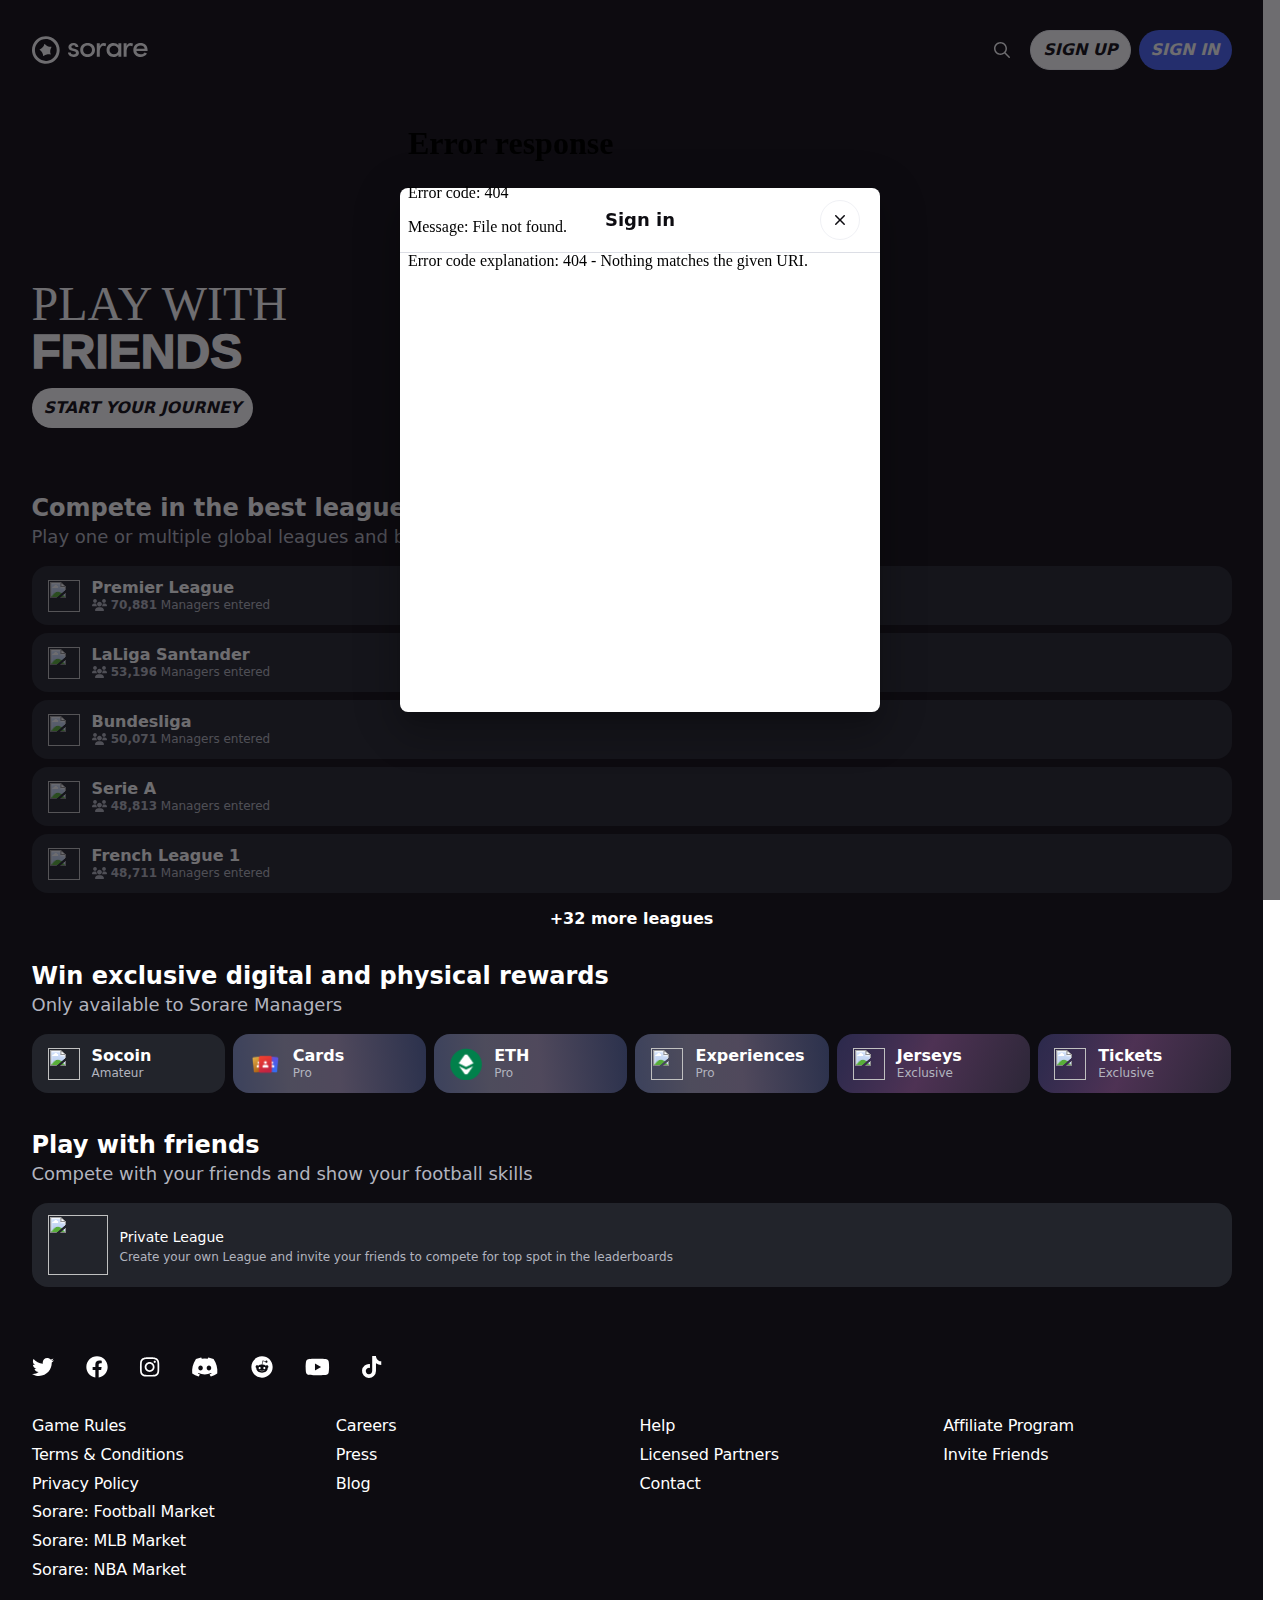
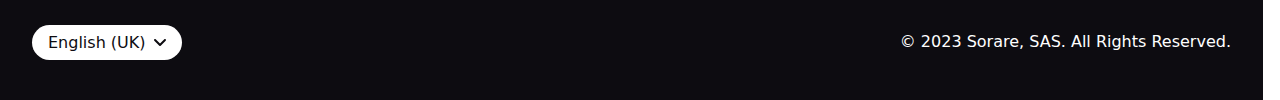
==== index.html @ 319b1e6e "Add files via upload" ====
<!DOCTYPE html> <html lang=en-GB dir=ltr style=--vh:6.01px><!--
 Page saved with SingleFileZ 
 url: https://sorare.com/football 
 saved date: Tue Feb 28 2023 03:31:45 GMT+0000 (Coordinated Universal Time)
--><meta charset=utf-8><style data-jss data-meta=makeStyles>:root,:host{--fa-font-solid:normal 900 1em/1"Font Awesome 6 Solid";--fa-font-regular:normal 400 1em/1"Font Awesome 6 Regular";--fa-font-light:normal 300 1em/1"Font Awesome 6 Light";--fa-font-thin:normal 100 1em/1"Font Awesome 6 Thin";--fa-font-duotone:normal 900 1em/1"Font Awesome 6 Duotone";--fa-font-brands:normal 400 1em/1"Font Awesome 6 Brands"}svg:not(:root).svg-inline--fa,svg:not(:host).svg-inline--fa{overflow:visible;box-sizing:content-box}.svg-inline--fa{display:var(--fa-display,inline-block);height:1em;overflow:visible;vertical-align:-0.125em}@-webkit-keyframes fa-beat{0%,90%{-webkit-transform:scale(1);transform:scale(1)}45%{-webkit-transform:scale(var(--fa-beat-scale,1.25));transform:scale(var(--fa-beat-scale,1.25))}}@keyframes fa-beat{0%,90%{-webkit-transform:scale(1);transform:scale(1)}45%{-webkit-transform:scale(var(--fa-beat-scale,1.25));transform:scale(var(--fa-beat-scale,1.25))}}@-webkit-keyframes fa-bounce{0%{-webkit-transform:scale(1,1) translateY(0);transform:scale(1,1) translateY(0)}10%{-webkit-transform:scale(var(--fa-bounce-start-scale-x,1.1),var(--fa-bounce-start-scale-y,0.9)) translateY(0);transform:scale(var(--fa-bounce-start-scale-x,1.1),var(--fa-bounce-start-scale-y,0.9)) translateY(0)}30%{-webkit-transform:scale(var(--fa-bounce-jump-scale-x,0.9),var(--fa-bounce-jump-scale-y,1.1)) translateY(var(--fa-bounce-height,-0.5em));transform:scale(var(--fa-bounce-jump-scale-x,0.9),var(--fa-bounce-jump-scale-y,1.1)) translateY(var(--fa-bounce-height,-0.5em))}50%{-webkit-transform:scale(var(--fa-bounce-land-scale-x,1.05),var(--fa-bounce-land-scale-y,0.95)) translateY(0);transform:scale(var(--fa-bounce-land-scale-x,1.05),var(--fa-bounce-land-scale-y,0.95)) translateY(0)}57%{-webkit-transform:scale(1,1) translateY(var(--fa-bounce-rebound,-0.125em));transform:scale(1,1) translateY(var(--fa-bounce-rebound,-0.125em))}64%{-webkit-transform:scale(1,1) translateY(0);transform:scale(1,1) translateY(0)}100%{-webkit-transform:scale(1,1) translateY(0);transform:scale(1,1) translateY(0)}}@keyframes fa-bounce{0%{-webkit-transform:scale(1,1) translateY(0);transform:scale(1,1) translateY(0)}10%{-webkit-transform:scale(var(--fa-bounce-start-scale-x,1.1),var(--fa-bounce-start-scale-y,0.9)) translateY(0);transform:scale(var(--fa-bounce-start-scale-x,1.1),var(--fa-bounce-start-scale-y,0.9)) translateY(0)}30%{-webkit-transform:scale(var(--fa-bounce-jump-scale-x,0.9),var(--fa-bounce-jump-scale-y,1.1)) translateY(var(--fa-bounce-height,-0.5em));transform:scale(var(--fa-bounce-jump-scale-x,0.9),var(--fa-bounce-jump-scale-y,1.1)) translateY(var(--fa-bounce-height,-0.5em))}50%{-webkit-transform:scale(var(--fa-bounce-land-scale-x,1.05),var(--fa-bounce-land-scale-y,0.95)) translateY(0);transform:scale(var(--fa-bounce-land-scale-x,1.05),var(--fa-bounce-land-scale-y,0.95)) translateY(0)}57%{-webkit-transform:scale(1,1) translateY(var(--fa-bounce-rebound,-0.125em));transform:scale(1,1) translateY(var(--fa-bounce-rebound,-0.125em))}64%{-webkit-transform:scale(1,1) translateY(0);transform:scale(1,1) translateY(0)}100%{-webkit-transform:scale(1,1) translateY(0);transform:scale(1,1) translateY(0)}}@-webkit-keyframes fa-fade{50%{opacity:var(--fa-fade-opacity,0.4)}}@keyframes fa-fade{50%{opacity:var(--fa-fade-opacity,0.4)}}@-webkit-keyframes fa-beat-fade{0%,100%{opacity:var(--fa-beat-fade-opacity,0.4);-webkit-transform:scale(1);transform:scale(1)}50%{opacity:1;-webkit-transform:scale(var(--fa-beat-fade-scale,1.125));transform:scale(var(--fa-beat-fade-scale,1.125))}}@keyframes fa-beat-fade{0%,100%{opacity:var(--fa-beat-fade-opacity,0.4);-webkit-transform:scale(1);transform:scale(1)}50%{opacity:1;-webkit-transform:scale(var(--fa-beat-fade-scale,1.125));transform:scale(var(--fa-beat-fade-scale,1.125))}}@-webkit-keyframes fa-flip{50%{-webkit-transform:rotate3d(var(--fa-flip-x,0),var(--fa-flip-y,1),var(--fa-flip-z,0),var(--fa-flip-angle,-180deg));transform:rotate3d(var(--fa-flip-x,0),var(--fa-flip-y,1),var(--fa-flip-z,0),var(--fa-flip-angle,-180deg))}}@keyframes fa-flip{50%{-webkit-transform:rotate3d(var(--fa-flip-x,0),var(--fa-flip-y,1),var(--fa-flip-z,0),var(--fa-flip-angle,-180deg));transform:rotate3d(var(--fa-flip-x,0),var(--fa-flip-y,1),var(--fa-flip-z,0),var(--fa-flip-angle,-180deg))}}@-webkit-keyframes fa-shake{0%{-webkit-transform:rotate(-15deg);transform:rotate(-15deg)}4%{-webkit-transform:rotate(15deg);transform:rotate(15deg)}8%,24%{-webkit-transform:rotate(-18deg);transform:rotate(-18deg)}12%,28%{-webkit-transform:rotate(18deg);transform:rotate(18deg)}16%{-webkit-transform:rotate(-22deg);transform:rotate(-22deg)}20%{-webkit-transform:rotate(22deg);transform:rotate(22deg)}32%{-webkit-transform:rotate(-12deg);transform:rotate(-12deg)}36%{-webkit-transform:rotate(12deg);transform:rotate(12deg)}40%,100%{-webkit-transform:rotate(0deg);transform:rotate(0deg)}}@keyframes fa-shake{0%{-webkit-transform:rotate(-15deg);transform:rotate(-15deg)}4%{-webkit-transform:rotate(15deg);transform:rotate(15deg)}8%,24%{-webkit-transform:rotate(-18deg);transform:rotate(-18deg)}12%,28%{-webkit-transform:rotate(18deg);transform:rotate(18deg)}16%{-webkit-transform:rotate(-22deg);transform:rotate(-22deg)}20%{-webkit-transform:rotate(22deg);transform:rotate(22deg)}32%{-webkit-transform:rotate(-12deg);transform:rotate(-12deg)}36%{-webkit-transform:rotate(12deg);transform:rotate(12deg)}40%,100%{-webkit-transform:rotate(0deg);transform:rotate(0deg)}}@-webkit-keyframes fa-spin{0%{-webkit-transform:rotate(0deg);transform:rotate(0deg)}100%{-webkit-transform:rotate(360deg);transform:rotate(360deg)}}@keyframes fa-spin{0%{-webkit-transform:rotate(0deg);transform:rotate(0deg)}100%{-webkit-transform:rotate(360deg);transform:rotate(360deg)}}.sr-only{white-space:nowrap;border-width:0}.MuiPaper-root{color:var(--c-neutral-1000);transition:box-shadow 300ms cubic-bezier(0.4,0,0.2,1) 0ms}.MuiPaper-rounded{border-radius:8px}.MuiPaper-elevation24{box-shadow:0px 11px 15px -7px rgba(0,0,0,0.2),0px 24px 38px 3px rgba(0,0,0,0.14),0px 9px 46px 8px rgba(0,0,0,0.12)}.MuiTouchRipple-root{top:0;left:0;right:0;bottom:0;z-index:0;overflow:hidden;position:absolute;border-radius:inherit;pointer-events:none}@-webkit-keyframes MuiTouchRipple-keyframes-enter{0%{opacity:0.1;transform:scale(0)}100%{opacity:0.3;transform:scale(1)}}@-webkit-keyframes MuiTouchRipple-keyframes-exit{0%{opacity:1}100%{opacity:0}}@-webkit-keyframes MuiTouchRipple-keyframes-pulsate{0%{transform:scale(1)}50%{transform:scale(0.92)}100%{transform:scale(1)}}.MuiTouchRipple-root-511{top:0;left:0;right:0;bottom:0;z-index:0;overflow:hidden;position:absolute;border-radius:inherit;pointer-events:none}@-webkit-keyframes MuiTouchRipple-keyframes-enter-518{0%{opacity:0.1;transform:scale(0)}100%{opacity:0.3;transform:scale(1)}}@-webkit-keyframes MuiTouchRipple-keyframes-exit-519{0%{opacity:1}100%{opacity:0}}@-webkit-keyframes MuiTouchRipple-keyframes-pulsate-520{0%{transform:scale(1)}50%{transform:scale(0.92)}100%{transform:scale(1)}}.MuiButtonBase-root{cursor:pointer;margin:0;display:inline-flex;outline:0;position:relative;align-items:center;user-select:none;vertical-align:middle;-moz-appearance:none;justify-content:center;text-decoration:none;background-color:transparent;-webkit-appearance:none;-webkit-tap-highlight-color:transparent}.MuiButtonBase-root-510{cursor:pointer;margin:0;display:inline-flex;outline:0;position:relative;align-items:center;user-select:none;vertical-align:middle;-moz-appearance:none;justify-content:center;text-decoration:none;-webkit-appearance:none;-webkit-tap-highlight-color:transparent}.MuiBackdrop-root{top:0;left:0;right:0;bottom:0;display:flex;z-index:-1;position:fixed;align-items:center;justify-content:center;background-color:rgba(var(--c-static-rgb-neutral-1000),0.6);-webkit-tap-highlight-color:transparent}.MuiTypography-root{margin:0}.MuiTypography-body1.body16{font-style:normal;font-family:apercu-pro,system-ui,sans-serif;font-weight:400;line-height:130%;letter-spacing:-0.01em}.MuiTypography-body1.body16{font-size:16px}.MuiButton-root{font-size:16px;box-sizing:border-box;font-style:normal;transition:background-color 250ms cubic-bezier(0.4,0,0.2,1) 0ms,box-shadow 250ms cubic-bezier(0.4,0,0.2,1) 0ms,border 250ms cubic-bezier(0.4,0,0.2,1) 0ms;font-family:apercu-pro,system-ui,sans-serif;font-weight:900;line-height:1.75;text-transform:none}.MuiButton-root:hover{text-decoration:none;background-color:rgba(0,0,0,0.04)}@media (hover:none){.MuiButton-root:hover{background-color:transparent}}.MuiButton-label{width:100%;display:inherit;align-items:inherit;justify-content:inherit}.MuiButton-root-483{font-size:16px;box-sizing:border-box;font-style:normal;transition:background-color 250ms cubic-bezier(0.4,0,0.2,1) 0ms,box-shadow 250ms cubic-bezier(0.4,0,0.2,1) 0ms,border 250ms cubic-bezier(0.4,0,0.2,1) 0ms;font-family:apercu-pro,system-ui,sans-serif;font-weight:900;line-height:1.75;border-radius:8px;text-transform:none}.MuiButton-root-483:hover{text-decoration:none;background-color:rgba(0,0,0,0.04)}@media (hover:none){.MuiButton-root-483:hover{background-color:transparent}}.MuiButton-label-484{width:100%;display:inherit;align-items:inherit;justify-content:inherit}.MuiDialog-scrollPaper{display:flex;align-items:center;justify-content:center}.MuiDialog-container{height:100%;outline:0}.MuiDialog-paper{position:relative;overflow-y:auto}.MuiDialog-paperScrollPaper{display:flex;flex-direction:column}.MuiDivider-root{border:none;height:1px;margin:0;flex-shrink:0;background-color:var(--c-neutral-400)}.jss137{color:var(--c-neutral-100);border:none;box-shadow:none;background-color:var(--variantColor)}.jss137:hover{color:var(--c-neutral-100);background:linear-gradient(rgba(0,0,0,0.1),rgba(0,0,0,0.1)) var(--variantColor);box-shadow:none;text-decoration:none}.jss137:focus{color:var(--c-neutral-100)}.jss137:disabled{color:var(--c-neutral-100);opacity:0.5}.jss137.rounded{border-radius:2em!important}.jss137.medium{height:40px;padding:0px 12px;min-width:40px}.jss137.black{--variantColor:var(--c-neutral-1000)}.jss137.white{color:var(--c-neutral-1000);border:1px solid var(--c-neutral-300);--variantColor:var(--c-neutral-100)}.jss137.uppercase .jss139{font-style:italic;text-transform:uppercase}.jss137.white:disabled{color:var(--c-neutral-600);border:unset;background:var(--c-neutral-300)}.jss137.white:hover{background:var(--c-neutral-200)}.jss137.black:hover{background:rgba(var(--c-rgb-neutral-1000),0.85)}.jss137.medium .jss139{font-weight:var(--t-bold)}.jss137:disabled:hover{background:linear-gradient(rgba(0,0,0,0.1),rgba(0,0,0,0.1)) var(--variantColor)}.jss139{font-style:normal;font-family:apercu-pro,system-ui,sans-serif;white-space:nowrap;letter-spacing:0}.jss480{color:var(--c-neutral-100);border:none;box-shadow:none;background-color:var(--variantColor)}.jss480:hover{color:var(--c-neutral-100);background:linear-gradient(rgba(0,0,0,0.1),rgba(0,0,0,0.1)) var(--variantColor);box-shadow:none;text-decoration:none}.jss480:focus{color:var(--c-neutral-100)}.jss480:disabled{color:var(--c-neutral-100);opacity:0.5}.jss480.rounded{border-radius:2em!important}.jss480.medium{height:40px;padding:0px 12px;min-width:40px}.jss480.blue{--variantColor:var(--c-brand-600)}.jss480.white{color:var(--c-neutral-1000);border:1px solid var(--c-neutral-300);--variantColor:var(--c-neutral-100)}.jss480.uppercase .jss482{font-style:italic;text-transform:uppercase}.jss480.white:disabled{color:var(--c-neutral-600);border:unset;background:var(--c-neutral-300)}.jss480.white:hover{background:var(--c-neutral-200)}.jss480.blue:not(.stroke){color:var(--c-static-neutral-100)}.jss480.medium .jss482{font-weight:var(--t-bold)}.jss480:disabled:hover{background:linear-gradient(rgba(0,0,0,0.1),rgba(0,0,0,0.1)) var(--variantColor)}.jss482{font-style:normal;font-family:apercu-pro,system-ui,sans-serif;white-space:nowrap;letter-spacing:0}.jss478{width:40px}.jss479{font-size:16px;line-height:12px}.jss551{width:40px}.jss552{font-size:16px;line-height:12px}.jss547{position:sticky}.jss535{width:min-content;margin:10px;max-width:calc(100vw - 20px);min-width:min(480px,100vw - 20px);background-color:var(--c-neutral-100)}.jss536{max-height:calc(100% - 20px)}.jss538{right:0;position:absolute}.jss540{display:flex;overflow:auto;max-height:calc(100% - 20px);flex-direction:column}.jss541{display:flex;overflow:auto;max-height:calc(100% - 20px - var(--marginBottom)*1px);--marginBottom:20;flex-direction:column}.jss541.noMargin{margin:0}.jss542{margin:0px 20px;display:flex;padding:20px 0px;position:relative;min-height:60px;align-items:center}.jss542.onClose{padding-right:50px}.jss542.headerCentered{justify-content:center}.jss542.headerCentered.onClose{padding-left:50px}.jss529{top:0;position:relative;max-height:100%}.jss529.newSignup{width:calc(100%);margin:0}.jss34{border:none;z-index:1301;position:absolute;max-height:calc(100% - var(--header-size) px);--header-size:60;border-radius:8px}.jss473:not(.forceNoBackground){background-color:rgba(var(--c-rgb-neutral-100),0.2)}.jss473:not(.forceNoBackground):hover{background-color:rgba(var(--c-rgb-neutral-100),0.4)}.jss473:not(.forceNoBackground):focus{background-color:rgba(var(--c-rgb-neutral-100),0.4)}.jss473:not(.forceNoBackground):active,.jss473:not(.forceNoBackground).active{color:var(--c-brand-600);background-color:rgba(var(--c-rgb-brand-600),0.25)}.jss35{display:flex;min-height:100vh;flex-direction:column}.jss36{flex:1;display:flex;flex-direction:column}.jss36.dark{color:white;background-color:var(--c-neutral-1000);background-image:none}</style>
<meta name=viewport content="width=device-width, initial-scale=1, shrink-to-fit=no">
<meta name=theme-color content=#141414>
<meta name=msapplication-TileColor content=#2d89ef>
<meta name=msapplication-config content=/favicons/browserconfig.xml>
<meta name=theme-color content=#ffffff>
<title>The free-to-play NFT Fantasy Football Game - Sorare: Football</title>
<meta property=twitter:site content=@sorare>
<meta property=og:image content=https://frontend-assets.sorare.com/meta/social-picture-2022.png data-react-helmet=true>
<meta name=twitter:card content=summary_large_image>
<link rel=modulepreload crossorigin href=https://sorare.com/assets/vendor.f364e6ef.js>
<link rel=stylesheet href=stylesheet_0.css>
<style data-styled=active data-styled-version=5.3.6>.dXnlvB{font:var(--t-bold) var(--t-20)}@media (min-width:720px){.dXnlvB{font:var(--t-bold) var(--t-24)}}.eWvjBU{font:var(--t-bold) var(--t-18)}.gFSBHP{font:var(--t-18-26)}.jpHjbO{font:var(--t-16)}.bBKKOE{font-weight:var(--t-bold)}.fJiqzf{font:var(--t-14)}.eZJVrl{font:var(--t-12)}.fIEKVi{margin-bottom:0px}.dBVSlf{display:grid;--container-padding:var(--double-unit);grid-template-columns:1fr min(1200px,calc(100% - 2*var(--container-padding))) 1fr}.dBVSlf>*{grid-column:2/auto}.cthysb{position:sticky;top:0px;z-index:2;isolation:isolate;box-shadow:none;color:var(--c-neutral-100);background-color:var(--c-neutral-1000)}.aOAGO{width:28px}.pDHQu{display:none}@media (min-width:720px){.pDHQu{display:block}}.haJefL{display:flex;gap:var(--unit);-webkit-box-align:center;align-items:center}.iPLYpG{display:flex;height:100px;-webkit-box-pack:justify;justify-content:space-between;-webkit-box-align:center;align-items:center;padding:0 var(--unit)}@media (min-width:720px){.iPLYpG{padding:0px}}.hwzcIj{display:flex;gap:var(--unit)}.gOHlzV{display:flex;flex-direction:column-reverse}.jtjdIP{display:inline-flex}.jXfINx{position:fixed;z-index:1500;bottom:0px;left:0px;right:0px;margin:0px;background-color:var(--c-neutral-100);box-shadow:rgba(0,0,0,0.1) 0px 3px 12px;border-radius:12px 12px 0px 0px;pointer-events:none;opacity:0;transform:translateY(50%);visibility:hidden;transition:transform 0.15s ease 0s,opacity 0.15s ease 0s;overflow:auto}@media (min-width:960px){.jXfINx{overscroll-behavior:contain;border-radius:12px;transform:translateY(-5%);min-width:max-content}}.cyaydF{position:relative}.cyaydF::before{pointer-events:none;opacity:0}.huyICM{transition:color 0.15s ease 0s;position:relative;cursor:pointer;color:var(--c-neutral-100);padding:var(--unit);font-size:22px}.huyICM:hover.instagram,.huyICM:focus.instagram{color:var(--c-social-instagram)}.huyICM:hover.twitter,.huyICM:focus.twitter{color:var(--c-social-twitter)}.huyICM:hover.discord,.huyICM:focus.discord{color:var(--c-social-discord)}.huyICM:hover.reddit,.huyICM:focus.reddit{color:var(--c-social-reddit)}.huyICM:hover.youtube,.huyICM:focus.youtube{color:var(--c-social-youtube)}.huyICM:hover.facebook,.huyICM:focus.facebook{color:var(--c-social-facebook)}.huyICM:hover.tiktok,.huyICM:focus.tiktok{color:var(--c-social-tiktok)}.bUPDKE{color:var(--c-neutral-1000);display:block;padding:var(--unit) var(--double-unit)}.bUPDKE:not(:last-child){border-bottom:1px solid var(--c-neutral-300)}.fPeqMr{display:flex;gap:var(--double-unit);overflow:auto;max-width:100%;margin:0 calc(var(--unit)*-1)}.eEANfx{display:flex;gap:var(--unit);-webkit-box-align:center;align-items:center;cursor:pointer;border:none;padding:var(--unit) var(--double-unit);border-radius:2em;background:var(--c-neutral-100);color:var(--c-neutral-1000)}.eEANfx:focus{background:var(--c-neutral-300)}.bMelEf{display:flex;padding:var(--unit) var(--quadruple-unit) var(--unit) var(--double-unit);color:var(--c-neutral-600)}.bMelEf:hover,.bMelEf:focus,.bMelEf:focus-within,.bMelEf.selected{background:var(--c-neutral-300);cursor:pointer}.dpNYUS{display:block;padding:var(--half-unit)0;color:var(--c-neutral-600)}.dpNYUS:hover,.dpNYUS:focus{color:var(--c-neutral-100);text-decoration:underline}@media (min-width:720px){.dpNYUS{color:var(--c-neutral-100)}}.iLKdBR{display:grid;gap:var(--double-unit);-webkit-box-pack:justify;justify-content:space-between;width:100%;flex-flow:row wrap;padding:var(--triple-unit)0}@media (min-width:600px){.iLKdBR{grid-template-columns:repeat(2,1fr)}}@media (min-width:720px){.iLKdBR{grid-template-columns:repeat(4,1fr)}}.kABsvi{padding:var(--triple-unit) var(--double-unit);background:var(--c-neutral-1000);color:var(--c-neutral-100)}.ihzPIo{display:flex;align-items:flex-start;flex-direction:column;gap:var(--double-unit);padding:var(--double-unit)0}@media (min-width:600px){.ihzPIo{flex-direction:row;-webkit-box-pack:justify;justify-content:space-between;-webkit-box-align:center;align-items:center}}@media (min-width:600px){.kITPSa{text-align:right}}.iBdOob{margin-bottom:var(--double-unit)}.gXkyPN{position:relative;isolation:isolate;display:flex;-webkit-box-pack:center;justify-content:center;max-width:100%;overflow:hidden}.gXkyPN::after{position:absolute;content:"";inset:0px;background:linear-gradient(180deg,transparent,var(--c-static-neutral-1000))}.kQSjyH{position:absolute;bottom:var(--quadruple-unit);z-index:1;gap:var(--intermediate-unit);width:100%}.kvCzQD{position:relative;width:100%}.cAuARh{--minFont:32;--maxFont:48;--minWidth:320;--maxWidth:1200;line-height:1;position:absolute;bottom:0px;left:0px;color:var(--c-static-neutral-100);font-size:clamp(2rem,2vw + 1.5rem,3rem);font-weight:normal;text-transform:uppercase;font-family:Romie-Regular,serif}.cAuARh strong{display:block;font-family:DrukWide-Super,sans-serif;font-style:normal;font-weight:950}.jBWwNn{height:360px;object-fit:cover}.iMapHH{display:flex;flex-direction:column;gap:var(--quadruple-unit);background:var(--c-neutral-100);color:var(--c-neutral-1000);padding-bottom:var(--quadruple-unit)}.gDdYGJ{text-align:center}.hKbZty{display:flex;flex-direction:column;gap:var(--unit);margin-bottom:var(--double-unit)}.hdHxru{display:flex;-webkit-box-align:center;align-items:center;gap:var(--intermediate-unit);border-radius:var(--double-unit);background:var(--c-neutral-200);padding:var(--intermediate-unit) var(--double-unit)}.hdHxru,.hdHxru:hover{color:var(--c-neutral-1000)}.hdHxru[href]:hover{background:var(--c-neutral-300)}.hdHxru.pro{background:linear-gradient(84.1deg,rgba(128,148,255,0.2) 0%,rgba(217,199,255,0.2) 28.32%,rgba(228,184,255,0.2) 54.55%,rgba(45,66,178,0.2) 100%),rgb(43,45,51)}.hdHxru.exclusive{background:linear-gradient(113.54deg,rgba(77,65,217,0.19) 0%,rgba(255,105,249,0.2) 45.69%,rgba(85,48,107,0.2) 100%),rgb(34,36,43)}.jaLCsl{overflow:auto;scroll-snap-type:x mandatory;scroll-behavior:smooth;display:flex;gap:var(--unit);padding-bottom:var(--half-unit)}.jaLCsl>*{width:100%;min-width:max(180px,calc(100%/6 - var(--unit) + var(--unit)/6));scroll-snap-align:center}</style><link rel=modulepreload as=script crossorigin href=https://sorare.com/assets/index.6a7b9ab2.js><link rel=modulepreload as=script crossorigin href=https://sorare.com/assets/Provider.7a847f58.js><link rel=modulepreload as=script crossorigin href=https://sorare.com/assets/web3.0bcddd35.js><meta property=twitter:site content=@sorare data-react-helmet=true><meta property=og:url content=https://sorare.com/football data-react-helmet=true><link rel=modulepreload as=script crossorigin href=https://sorare.com/assets/Provider.f83865fe.js><link rel=modulepreload as=script crossorigin href=https://sorare.com/assets/index.a7242b53.js><link rel=modulepreload as=script crossorigin href=https://sorare.com/assets/main.ec8c87b1.js><link rel=modulepreload as=script crossorigin href=https://sorare.com/assets/Provider.026bbe2c.js><link rel=modulepreload as=script crossorigin href=https://sorare.com/assets/index.08e4188e.js><link rel=modulepreload as=script crossorigin href=https://sorare.com/assets/Ineligible.0cf409f0.js><link rel=modulepreload as=script crossorigin href=https://sorare.com/assets/index.235c4a6f.js><link rel=modulepreload as=script crossorigin href=https://sorare.com/assets/utils.aa33aa41.js><link rel=modulepreload as=script crossorigin href=https://sorare.com/assets/index.15e296e2.js><link rel=modulepreload as=script crossorigin href=https://sorare.com/assets/Clock.a57d9b32.js><link rel=modulepreload as=script crossorigin href=https://sorare.com/assets/index.08e80efa.js><link rel=modulepreload as=script crossorigin href=https://sorare.com/assets/index.93c5feef.js><link rel=modulepreload as=script crossorigin href=https://sorare.com/assets/index.215d1a27.js><link rel=modulepreload as=script crossorigin href=https://sorare.com/assets/wallet.6032e06e.js><link rel=modulepreload as=script crossorigin href=https://sorare.com/assets/AppRouter.bf4710dc.js><link rel=modulepreload as=script crossorigin href=https://sorare.com/assets/index.707b7c8f.js><link rel=modulepreload as=script crossorigin href=https://sorare.com/assets/index.8bad3170.js><link rel=modulepreload as=script crossorigin href=https://sorare.com/assets/index.0eca3e09.js><link rel=modulepreload as=script crossorigin href=https://sorare.com/assets/index.3cab5f94.js><link rel=modulepreload as=script crossorigin href=https://sorare.com/assets/index.74010ca9.js><link rel=modulepreload as=script crossorigin href=https://sorare.com/assets/index.bd9cbbaf.js><link rel=modulepreload as=script crossorigin href=https://sorare.com/assets/index.6c603e8c.js><link rel=modulepreload as=script crossorigin href=https://sorare.com/assets/ChevronRightBold.ccf14c27.js><link rel=modulepreload as=script crossorigin href=https://sorare.com/assets/index.de0d0489.js><link rel=modulepreload as=script crossorigin href=https://sorare.com/assets/index.775ba094.js><link rel=modulepreload as=script crossorigin href=https://sorare.com/assets/index.0743ce54.js><link rel=modulepreload as=script crossorigin href=https://sorare.com/assets/index.7a154b12.js><link rel=modulepreload as=script crossorigin href=https://sorare.com/assets/index.908307d8.js><link rel=modulepreload as=script crossorigin href=https://sorare.com/assets/index.682d29e0.js><link rel=modulepreload as=script crossorigin href=https://sorare.com/assets/index.0b47e2bb.js><link rel=modulepreload as=script crossorigin href=https://sorare.com/assets/index.23a8fe81.js><link rel=stylesheet href=stylesheet_1.css><link rel=modulepreload as=script crossorigin href=https://sorare.com/assets/ResizeObserver.es.7cac91f8.js><link rel=modulepreload as=script crossorigin href=https://sorare.com/assets/index.4e428aa0.js><link rel=modulepreload as=script crossorigin href=https://sorare.com/assets/index.4039611e.js><link rel=modulepreload as=script crossorigin href=https://sorare.com/assets/private-league.5152092e.js><meta name=description content="Collect, play and win officially licensed digital Cards featuring the world’s best Football players from the best leagues including the Premier League, LaLiga Santander and much more!" data-react-helmet=true><meta property=og:title content="The free-to-play NFT Fantasy Football Game - Sorare: Football" data-react-helmet=true><meta property=og:description content="Collect, play and win officially licensed digital Cards featuring the world’s best Football players from the best leagues including the Premier League, LaLiga Santander and much more!" data-react-helmet=true><link rel=icon type=image/png sizes=32x32 href="[data-uri]" src="[data-uri]"><style>.sf-hidden{display:none!important}</style><link rel=canonical href=https://sorare.com/football><meta http-equiv=content-security-policy content="default-src 'none'; font-src 'self' data: blob:; img-src 'self' data: blob:; style-src 'self' 'unsafe-inline' data: blob:; frame-src 'self' data: blob:; media-src 'self' data: blob:; script-src 'self' 'unsafe-inline' data: blob:; object-src 'self' data: blob:;"><style>img[src="data:,"],source[src="data:,"]{display:none!important}</style></head>
<body style=padding-right:17px;overflow:hidden>
 <div id=root aria-hidden=true><div><div><div class="grecaptcha-badge sf-hidden" data-style=bottomright style="width:256px;height:60px;display:block;transition:right 0.3s ease 0s;position:fixed;bottom:14px;right:-186px;box-shadow:gray 0px 0px 5px;border-radius:2px;overflow:hidden"></div><iframe style=display:none></iframe></div></div><svg aria-hidden=true style=position:absolute;display:block;height:0px;width:0px><lineargradient id=svg-limited-gradient x1=1 x2=0.6 y1=1 y2=0><stop offset=0 stop-color=#ae5e13></stop><stop offset=1 stop-color=#dfad46></stop></lineargradient><lineargradient id=svg-mix-gradient x1=1 x2=0.6 y1=1 y2=0><stop offset=0 stop-color=#391885></stop><stop offset=1 stop-color=#c43ba9></stop></lineargradient><lineargradient id=svg-rare-gradient x1=1 x2=0.6 y1=1 y2=0><stop offset=0 stop-color=#c22342></stop><stop offset=1 stop-color=#f2412d></stop></lineargradient><lineargradient id=svg-super_rare-gradient x1=1 x2=0.6 y1=1 y2=0><stop offset=0 stop-color=#366bf2></stop><stop offset=1 stop-color=#6b49db></stop></lineargradient><lineargradient id=svg-unique-gradient x1=1 x2=0.6 y1=1 y2=0><stop offset=0 stop-color=#171717></stop><stop offset=1 stop-color=#4D4B49></stop></lineargradient><lineargradient id=svg-rookie-gradient x1=1 x2=0.6 y1=1 y2=0><stop offset=0 stop-color=#0d0c11></stop></lineargradient><lineargradient id=svg-academy-gradient x1=1 x2=0.6 y1=1 y2=0><stop offset=0 stop-color=#0840d1></stop><stop offset=1 stop-color=#00a3ff></stop></lineargradient><lineargradient id=svg-rewards-1st-gradient x1=1 x2=0.6 y1=1 y2=0><stop offset=0 stop-color=#FFC931></stop><stop offset=1 stop-color=#FC7D22></stop></lineargradient><lineargradient id=svg-rewards-2nd-gradient x1=1 x2=0.6 y1=1 y2=0><stop offset=0 stop-color=#FFFFFF></stop><stop offset=1 stop-color=#C0C0C0></stop></lineargradient><lineargradient id=svg-rewards-3rd-gradient x1=1 x2=0.6 y1=1 y2=0><stop offset=0 stop-color=#EBA278></stop><stop offset=1 stop-color=#DCA883></stop></lineargradient><lineargradient id=svg-special-reward-gradient gradientTransform=rotate(100)><stop offset=0.01 stop-color=var(--c-static-reward-200)></stop><stop offset=1 stop-color=var(--c-static-reward-900)></stop></lineargradient></svg><div><section class=jss35><header class="sc-fWQKxP cthysb sc-caPbAK gOHlzV light-theme"><div id=substicky-bar-portal></div><div class="sc-jRwbcX dBVSlf"><div class="sc-dUipGc iPLYpG"><a title=Sorare class="sc-eDZJfc haJefL" href=https://sorare.com/><svg width=34 height=34 viewBox="0 0 34 34" fill=none class="sc-EJAja aOAGO" xmlns=http://www.w3.org/2000/svg><path d="M15.4971 9.78677C16.4213 10.9386 17.6117 11.8484 18.9657 12.4378C20.3198 13.0271 21.7969 13.2784 23.2697 13.1699C23.329 13.1633 23.389 13.1738 23.4426 13.2001C23.4961 13.2264 23.5411 13.2674 23.5722 13.3184C23.6033 13.3694 23.6192 13.4281 23.618 13.4878C23.6169 13.5475 23.5987 13.6056 23.5657 13.6553C22.7562 14.8906 22.2592 16.3042 22.1174 17.7742C21.9756 19.2443 22.1933 20.7268 22.7517 22.094C22.7736 22.1481 22.7799 22.2073 22.7699 22.2648C22.76 22.3224 22.7343 22.376 22.6955 22.4197C22.6567 22.4634 22.6065 22.4954 22.5505 22.5121C22.4946 22.5288 22.4352 22.5296 22.3788 22.5143C20.9522 22.1245 19.452 22.0879 18.0081 22.4077C16.5642 22.7274 15.2199 23.3938 14.0912 24.3494C14.0461 24.3867 13.9915 24.4107 13.9336 24.4189C13.8757 24.4271 13.8167 24.4192 13.7631 24.3959C13.7095 24.3726 13.6634 24.3349 13.6298 24.287C13.5963 24.2391 13.5767 24.1828 13.5732 24.1245C13.5018 22.6499 13.073 21.2148 12.3238 19.9428C11.5746 18.6707 10.5274 17.5999 9.27239 16.8224C9.22294 16.7912 9.18312 16.7468 9.15734 16.6943C9.13157 16.6418 9.1209 16.5831 9.12642 16.5249C9.13193 16.4666 9.15338 16.411 9.18856 16.3643C9.22374 16.3176 9.27128 16.2815 9.32572 16.26C10.7078 15.7374 11.942 14.8863 12.9218 13.7802C13.9016 12.6741 14.5975 11.3462 14.9495 9.91108C14.9633 9.85443 14.9926 9.80276 15.0342 9.76186C15.0758 9.72096 15.1279 9.69245 15.1848 9.67954C15.2417 9.66663 15.301 9.66983 15.3562 9.68877C15.4114 9.70771 15.4602 9.74165 15.4971 9.78677Z" fill=white></path><path d="M16.7825 3.76927C19.3993 3.76927 21.9573 4.54524 24.1331 5.99905C26.3089 7.45286 28.0047 9.51921 29.0061 11.9368C30.0075 14.3544 30.2696 17.0146 29.759 19.5811C29.2485 22.1476 27.9883 24.5051 26.138 26.3555C24.2876 28.2058 21.9302 29.4659 19.3637 29.9764C16.7972 30.487 14.1369 30.2249 11.7193 29.2235C9.30175 28.2221 7.23546 26.5263 5.78165 24.3505C4.32784 22.1748 3.55176 19.6168 3.55176 17C3.55568 13.4922 4.95088 10.1292 7.43127 7.64877C9.91165 5.16839 13.2747 3.77319 16.7825 3.76927ZM16.7825 0.217407C13.4632 0.217407 10.2185 1.20169 7.45858 3.04578C4.6987 4.88988 2.54774 7.51094 1.27751 10.5776C0.00727314 13.6442 -0.32508 17.0186 0.322479 20.2741C0.970038 23.5296 2.56842 26.5199 4.91551 28.867C7.26259 31.2141 10.2529 32.8125 13.5084 33.4601C16.7639 34.1076 20.1383 33.7753 23.2049 32.505C26.2716 31.2348 28.8927 29.0837 30.7368 26.3239C32.5808 23.564 33.5651 20.3192 33.5651 17C33.5651 12.549 31.7969 8.28025 28.6495 5.13291C25.5022 1.98557 21.2335 0.217407 16.7825 0.217407Z" fill=white></path></svg><svg width=80 height=14 viewBox="0 0 80 14" fill=none xmlns=http://www.w3.org/2000/svg class="sc-jWgTtR pDHQu"><path d="M0 9.58971H2.73602C2.73602 10.6535 3.72032 11.5585 5.32189 11.5585C6.94014 11.5585 7.94112 10.844 7.94112 9.84373C7.94112 8.95462 7.19038 8.49419 6.13935 8.27191L4.23749 7.84324C1.61825 7.19228 0.417076 5.90624 0.417076 3.92162C0.417076 1.74647 2.48577 0 5.4053 0C7.80766 0 10.3935 1.20665 10.3935 4.001H7.57409C7.57409 3.03251 6.52306 2.36568 5.47203 2.36568C4.23749 2.36568 3.40334 3.08014 3.40334 4.001C3.40334 4.82661 4.22081 5.28704 5.08832 5.49344L7.22375 5.98563C10.2434 6.70009 10.894 8.47832 10.894 9.90725C10.894 12.4476 8.24141 13.94 5.35525 13.94C2.73602 13.94 0.0500491 12.3682 0 9.58971ZM12.212 6.92237C12.212 2.68321 15.5819 0 19.5859 0C23.5898 0 26.9764 2.68321 26.9764 6.92237C26.9764 11.1615 23.5731 13.94 19.5692 13.94C15.5653 13.94 12.212 11.1615 12.212 6.92237ZM24.0235 6.92237C24.0235 4.3503 21.9715 2.6197 19.5692 2.6197C17.1668 2.6197 15.1482 4.33442 15.1482 6.92237C15.1482 9.52619 17.1668 11.2727 19.5692 11.2727C21.9715 11.2727 24.0235 9.52619 24.0235 6.92237ZM38.1207 0.492188L37.6035 3.15952C36.9529 2.87374 36.2522 2.71497 35.5348 2.69909C32.9823 2.69909 31.7811 5.23941 31.7811 8.85936V13.6701H28.7949V0.301667H31.7811V3.30242C32.4985 0.952622 33.9166 0.015878 35.7183 0.015878C36.6693 9.65297e-07 37.6702 0.222279 38.1207 0.492188ZM53.3189 0.285789V13.6542H50.366V11.6537C49.4318 13.1779 47.4131 13.94 45.528 13.94C41.7075 13.94 38.5545 11.1933 38.5545 6.95412C38.5545 2.68321 41.7075 0 45.4946 0C47.4799 0 49.4318 0.74622 50.366 2.25453V0.269911H53.3189V0.285789ZM50.3493 6.92237C50.3493 4.23916 48.0304 2.65146 45.8616 2.65146C43.4593 2.65146 41.5073 4.39793 41.5073 6.92237C41.5073 9.41506 43.4593 11.2727 45.8616 11.2727C48.2473 11.2727 50.3493 9.62146 50.3493 6.92237ZM64.947 0.492188L64.4298 3.15952C63.7792 2.87374 63.0785 2.71497 62.3611 2.69909C59.8086 2.69909 58.6074 5.23941 58.6074 8.85936V13.6701H55.6379V0.301667H58.6241V3.30242C59.3415 0.952622 60.7595 0.015878 62.5613 0.015878C63.4956 9.65297e-07 64.4965 0.222279 64.947 0.492188ZM79.5446 8.09726H68.3503C68.734 10.2724 70.419 11.3362 72.7046 11.3362C74.3228 11.3362 75.8577 10.6852 76.6418 9.44681L78.9941 10.5582C77.7596 12.7969 75.2404 13.94 72.5544 13.94C68.5005 13.94 65.314 11.1615 65.314 6.92237C65.314 2.68321 68.5672 0 72.5544 0C76.5417 0 79.5947 2.68322 79.5947 6.89062C79.5947 7.27167 79.5613 7.66859 79.5446 8.09726ZM76.6585 5.84273C76.3915 3.74697 74.7566 2.60383 72.6045 2.60383C70.4524 2.60383 68.8174 3.63583 68.4004 5.84273H76.6585Z" fill=white></path></svg></a><div class="sc-hsWlPz hwzcIj"><button class="MuiButtonBase-root-510 MuiButton-root-483 jss480 jss475 jss478 jss473 forceNoBackground medium MuiButton-text-485" tabindex=0 type=button><span class="MuiButton-label-484 jss482 jss476 jss479 jss474"><svg aria-hidden=true focusable=false data-prefix=far data-icon=magnifying-glass class="svg-inline--fa fa-magnifying-glass" role=img xmlns=http://www.w3.org/2000/svg viewBox="0 0 512 512"><path fill=currentColor d="M504.1 471l-134-134C399.1 301.5 415.1 256.8 415.1 208c0-114.9-93.13-208-208-208S-.0002 93.13-.0002 208S93.12 416 207.1 416c48.79 0 93.55-16.91 129-45.04l134 134C475.7 509.7 481.9 512 488 512s12.28-2.344 16.97-7.031C514.3 495.6 514.3 480.4 504.1 471zM48 208c0-88.22 71.78-160 160-160s160 71.78 160 160s-71.78 160-160 160S48 296.2 48 208z"></path></svg></span><span class=MuiTouchRipple-root-511></span></button><button class="MuiButtonBase-root-510 MuiButton-root-483 jss480 white medium uppercase rounded MuiButton-text-485" tabindex=0 type=button><span class="MuiButton-label-484 jss482">Sign Up</span><span class=MuiTouchRipple-root-511></span></button><button class="MuiButtonBase-root-510 MuiButton-root-483 jss480 blue medium uppercase rounded MuiButton-text-485" tabindex=0 type=button><span class="MuiButton-label-484 jss482">Sign in</span><span class=MuiTouchRipple-root-511></span></button></div></div></div></header><div class="jss36 dark"><section><section class="sc-cgFNHA iMapHH dark-theme"><section class="sc-gVnjqf gXkyPN XXsnipcss_extracted_selector_selectionXX snipcss0-0-0-1 tether-target-attached-top tether-element-attached-top tether-element-attached-center tether-target-attached-center"><picture class="sc-jgyNOb jBWwNn" style=opacity:1><img src=images/11.jpg alt srcset sizes></picture><div class="sc-jRwbcX sc-cVLQNM dBVSlf kQSjyH snipcss0-1-1-9"><div class="sc-ktaQEB kvCzQD snipcss0-2-9-10"><h1 class="sc-bJjNXm cAuARh" style=opacity:1;transform:none>Play with <strong>friends</strong></h1></div><div class=snipcss0-2-9-13><a class="MuiButtonBase-root MuiButton-root jss137 black medium uppercase rounded MuiButton-text snipcss0-3-13-14" tabindex=0 role=button aria-disabled=false href=https://sorare.com/football/onboarding><span class="MuiButton-label jss139 snipcss0-4-14-15">Start your journey</span><span class="MuiTouchRipple-root snipcss0-4-14-16"></span></a></div></div></section><section class="sc-jRwbcX dBVSlf"><header class="sc-kNtSYm iBdOob"><h3 class="sc-dkrFOg dXnlvB">Compete in the best leagues</h3><p color=var(--c-neutral-600) class="sc-gKPRtg gFSBHP" style=color:var(--c-neutral-600)>Play one or multiple global leagues and become the best Sorare: Football General Manager</p></header><div class="sc-kPOpbv hKbZty"><a class="sc-hYzpey hdHxru" href=https://sorare.com/football/draft/3-7-mar-2023-first_division-england-division-1><img src=images/12.png alt width=32 height=32><div><p class="sc-pyfCe bBKKOE">Premier League<p color=var(--c-neutral-600) class="sc-kDvujY sc-dMUtCB eZJVrl kvhTSH" style=color:var(--c-neutral-600)><b><svg aria-hidden=true focusable=false data-prefix=fas data-icon=users class="svg-inline--fa fa-users" role=img xmlns=http://www.w3.org/2000/svg viewBox="0 0 640 512"><path fill=currentColor d="M319.9 320c57.41 0 103.1-46.56 103.1-104c0-57.44-46.54-104-103.1-104c-57.41 0-103.1 46.56-103.1 104C215.9 273.4 262.5 320 319.9 320zM369.9 352H270.1C191.6 352 128 411.7 128 485.3C128 500.1 140.7 512 156.4 512h327.2C499.3 512 512 500.1 512 485.3C512 411.7 448.4 352 369.9 352zM512 160c44.18 0 80-35.82 80-80S556.2 0 512 0c-44.18 0-80 35.82-80 80S467.8 160 512 160zM183.9 216c0-5.449 .9824-10.63 1.609-15.91C174.6 194.1 162.6 192 149.9 192H88.08C39.44 192 0 233.8 0 285.3C0 295.6 7.887 304 17.62 304h199.5C196.7 280.2 183.9 249.7 183.9 216zM128 160c44.18 0 80-35.82 80-80S172.2 0 128 0C83.82 0 48 35.82 48 80S83.82 160 128 160zM551.9 192h-61.84c-12.8 0-24.88 3.037-35.86 8.24C454.8 205.5 455.8 210.6 455.8 216c0 33.71-12.78 64.21-33.16 88h199.7C632.1 304 640 295.6 640 285.3C640 233.8 600.6 192 551.9 192z"></path></svg> 70,881</b> Managers entered</p></div></a><a class="sc-hYzpey hdHxru" href=https://sorare.com/football/draft/3-7-mar-2023-first_division-spain-division-1><img src=images/13.png alt width=32 height=32><div><p class="sc-pyfCe bBKKOE">LaLiga Santander<p color=var(--c-neutral-600) class="sc-kDvujY sc-dMUtCB eZJVrl kvhTSH" style=color:var(--c-neutral-600)><b><svg aria-hidden=true focusable=false data-prefix=fas data-icon=users class="svg-inline--fa fa-users" role=img xmlns=http://www.w3.org/2000/svg viewBox="0 0 640 512"><path fill=currentColor d="M319.9 320c57.41 0 103.1-46.56 103.1-104c0-57.44-46.54-104-103.1-104c-57.41 0-103.1 46.56-103.1 104C215.9 273.4 262.5 320 319.9 320zM369.9 352H270.1C191.6 352 128 411.7 128 485.3C128 500.1 140.7 512 156.4 512h327.2C499.3 512 512 500.1 512 485.3C512 411.7 448.4 352 369.9 352zM512 160c44.18 0 80-35.82 80-80S556.2 0 512 0c-44.18 0-80 35.82-80 80S467.8 160 512 160zM183.9 216c0-5.449 .9824-10.63 1.609-15.91C174.6 194.1 162.6 192 149.9 192H88.08C39.44 192 0 233.8 0 285.3C0 295.6 7.887 304 17.62 304h199.5C196.7 280.2 183.9 249.7 183.9 216zM128 160c44.18 0 80-35.82 80-80S172.2 0 128 0C83.82 0 48 35.82 48 80S83.82 160 128 160zM551.9 192h-61.84c-12.8 0-24.88 3.037-35.86 8.24C454.8 205.5 455.8 210.6 455.8 216c0 33.71-12.78 64.21-33.16 88h199.7C632.1 304 640 295.6 640 285.3C640 233.8 600.6 192 551.9 192z"></path></svg> 53,196</b> Managers entered</p></div></a><a class="sc-hYzpey hdHxru" href=https://sorare.com/football/draft/3-7-mar-2023-first_division-germany-division-1><img src=images/14.png alt width=32 height=32><div><p class="sc-pyfCe bBKKOE">Bundesliga<p color=var(--c-neutral-600) class="sc-kDvujY sc-dMUtCB eZJVrl kvhTSH" style=color:var(--c-neutral-600)><b><svg aria-hidden=true focusable=false data-prefix=fas data-icon=users class="svg-inline--fa fa-users" role=img xmlns=http://www.w3.org/2000/svg viewBox="0 0 640 512"><path fill=currentColor d="M319.9 320c57.41 0 103.1-46.56 103.1-104c0-57.44-46.54-104-103.1-104c-57.41 0-103.1 46.56-103.1 104C215.9 273.4 262.5 320 319.9 320zM369.9 352H270.1C191.6 352 128 411.7 128 485.3C128 500.1 140.7 512 156.4 512h327.2C499.3 512 512 500.1 512 485.3C512 411.7 448.4 352 369.9 352zM512 160c44.18 0 80-35.82 80-80S556.2 0 512 0c-44.18 0-80 35.82-80 80S467.8 160 512 160zM183.9 216c0-5.449 .9824-10.63 1.609-15.91C174.6 194.1 162.6 192 149.9 192H88.08C39.44 192 0 233.8 0 285.3C0 295.6 7.887 304 17.62 304h199.5C196.7 280.2 183.9 249.7 183.9 216zM128 160c44.18 0 80-35.82 80-80S172.2 0 128 0C83.82 0 48 35.82 48 80S83.82 160 128 160zM551.9 192h-61.84c-12.8 0-24.88 3.037-35.86 8.24C454.8 205.5 455.8 210.6 455.8 216c0 33.71-12.78 64.21-33.16 88h199.7C632.1 304 640 295.6 640 285.3C640 233.8 600.6 192 551.9 192z"></path></svg> 50,071</b> Managers entered</p></div></a><a class="sc-hYzpey hdHxru" href=https://sorare.com/football/draft/3-7-mar-2023-first_division-italy-division-1><img src=images/15.png alt width=32 height=32><div><p class="sc-pyfCe bBKKOE">Serie A<p color=var(--c-neutral-600) class="sc-kDvujY sc-dMUtCB eZJVrl kvhTSH" style=color:var(--c-neutral-600)><b><svg aria-hidden=true focusable=false data-prefix=fas data-icon=users class="svg-inline--fa fa-users" role=img xmlns=http://www.w3.org/2000/svg viewBox="0 0 640 512"><path fill=currentColor d="M319.9 320c57.41 0 103.1-46.56 103.1-104c0-57.44-46.54-104-103.1-104c-57.41 0-103.1 46.56-103.1 104C215.9 273.4 262.5 320 319.9 320zM369.9 352H270.1C191.6 352 128 411.7 128 485.3C128 500.1 140.7 512 156.4 512h327.2C499.3 512 512 500.1 512 485.3C512 411.7 448.4 352 369.9 352zM512 160c44.18 0 80-35.82 80-80S556.2 0 512 0c-44.18 0-80 35.82-80 80S467.8 160 512 160zM183.9 216c0-5.449 .9824-10.63 1.609-15.91C174.6 194.1 162.6 192 149.9 192H88.08C39.44 192 0 233.8 0 285.3C0 295.6 7.887 304 17.62 304h199.5C196.7 280.2 183.9 249.7 183.9 216zM128 160c44.18 0 80-35.82 80-80S172.2 0 128 0C83.82 0 48 35.82 48 80S83.82 160 128 160zM551.9 192h-61.84c-12.8 0-24.88 3.037-35.86 8.24C454.8 205.5 455.8 210.6 455.8 216c0 33.71-12.78 64.21-33.16 88h199.7C632.1 304 640 295.6 640 285.3C640 233.8 600.6 192 551.9 192z"></path></svg> 48,813</b> Managers entered</p></div></a><a class="sc-hYzpey hdHxru" href=https://sorare.com/football/draft/3-7-mar-2023-first_division-france-division-1><img src=images/16.png alt width=32 height=32><div><p class="sc-pyfCe bBKKOE">French League 1<p color=var(--c-neutral-600) class="sc-kDvujY sc-dMUtCB eZJVrl kvhTSH" style=color:var(--c-neutral-600)><b><svg aria-hidden=true focusable=false data-prefix=fas data-icon=users class="svg-inline--fa fa-users" role=img xmlns=http://www.w3.org/2000/svg viewBox="0 0 640 512"><path fill=currentColor d="M319.9 320c57.41 0 103.1-46.56 103.1-104c0-57.44-46.54-104-103.1-104c-57.41 0-103.1 46.56-103.1 104C215.9 273.4 262.5 320 319.9 320zM369.9 352H270.1C191.6 352 128 411.7 128 485.3C128 500.1 140.7 512 156.4 512h327.2C499.3 512 512 500.1 512 485.3C512 411.7 448.4 352 369.9 352zM512 160c44.18 0 80-35.82 80-80S556.2 0 512 0c-44.18 0-80 35.82-80 80S467.8 160 512 160zM183.9 216c0-5.449 .9824-10.63 1.609-15.91C174.6 194.1 162.6 192 149.9 192H88.08C39.44 192 0 233.8 0 285.3C0 295.6 7.887 304 17.62 304h199.5C196.7 280.2 183.9 249.7 183.9 216zM128 160c44.18 0 80-35.82 80-80S172.2 0 128 0C83.82 0 48 35.82 48 80S83.82 160 128 160zM551.9 192h-61.84c-12.8 0-24.88 3.037-35.86 8.24C454.8 205.5 455.8 210.6 455.8 216c0 33.71-12.78 64.21-33.16 88h199.7C632.1 304 640 295.6 640 285.3C640 233.8 600.6 192 551.9 192z"></path></svg> 48,711</b> Managers entered</p></div></a></div><footer class="sc-jDUNyp gDdYGJ"><a href=https://sorare.com/football/onboarding><p color=var(--c-neutral-1000) class="sc-pyfCe bBKKOE" style=color:var(--c-neutral-1000)>+32 more leagues</p></a></footer></section><section class="sc-jRwbcX dBVSlf"><header class="sc-kNtSYm iBdOob"><h3 class="sc-dkrFOg dXnlvB">Win exclusive digital and physical rewards</h3><p color=var(--c-neutral-600) class="sc-gKPRtg gFSBHP" style=color:var(--c-neutral-600)>Only available to Sorare Managers</p></header><section class="sc-VFtFE jaLCsl"><article class="sc-hYzpey hdHxru amateur"><img src=images/17.png alt width=32 height=32><div><p class="sc-pyfCe bBKKOE">Socoin<p color=var(--c-neutral-600) class="sc-kDvujY sc-dMUtCB eZJVrl kvhTSH" style=color:var(--c-neutral-600)>Amateur</p></div></article><article class="sc-hYzpey hdHxru pro"><img src="[data-uri]" alt width=32 height=32><div><p class="sc-pyfCe bBKKOE">Cards<p color=var(--c-neutral-600) class="sc-kDvujY sc-dMUtCB eZJVrl kvhTSH" style=color:var(--c-neutral-600)>Pro</p></div></article><article class="sc-hYzpey hdHxru pro"><img src="[data-uri]" alt width=32 height=32><div><p class="sc-pyfCe bBKKOE">ETH<p color=var(--c-neutral-600) class="sc-kDvujY sc-dMUtCB eZJVrl kvhTSH" style=color:var(--c-neutral-600)>Pro</p></div></article><article class="sc-hYzpey hdHxru pro"><img src=images/18.png alt width=32 height=32><div><p class="sc-pyfCe bBKKOE">Experiences<p color=var(--c-neutral-600) class="sc-kDvujY sc-dMUtCB eZJVrl kvhTSH" style=color:var(--c-neutral-600)>Pro</p></div></article><article class="sc-hYzpey hdHxru exclusive"><img src=images/19.png alt width=32 height=32><div><p class="sc-pyfCe bBKKOE">Jerseys<p color=var(--c-neutral-600) class="sc-kDvujY sc-dMUtCB eZJVrl kvhTSH" style=color:var(--c-neutral-600)>Exclusive</p></div></article><article class="sc-hYzpey hdHxru exclusive"><img src=images/20.png alt width=32 height=32><div><p class="sc-pyfCe bBKKOE">Tickets<p color=var(--c-neutral-600) class="sc-kDvujY sc-dMUtCB eZJVrl kvhTSH" style=color:var(--c-neutral-600)>Exclusive</p></div></article></section></section><section class="sc-jRwbcX dBVSlf"><header class="sc-kNtSYm iBdOob"><h3 class="sc-dkrFOg dXnlvB">Play with friends</h3><p color=var(--c-neutral-600) class="sc-gKPRtg gFSBHP" style=color:var(--c-neutral-600)>Compete with your friends and show your football skills</p></header><section class="sc-VFtFE jaLCsl"><article class="sc-hYzpey hdHxru"><img src=images/21.png alt width=60 height=60><div><p class="sc-pyfCe fJiqzf">Private League<p color=var(--c-neutral-600) class="sc-kDvujY sc-dMUtCB eZJVrl kvhTSH" style=color:var(--c-neutral-600)>Create your own League and invite your friends to compete for top spot in the leaderboards</p></div></article></section></section></section></section></div><footer class="sc-jRwbcX sc-kSGOQU dBVSlf kABsvi light-theme"><div class="sc-fmPOXC fPeqMr"><div class="sc-hjjlnc jtjdIP"><button type=button class="sc-gzrROc huyICM sc-fIhvWL cyaydF twitter triggerOnHover"><svg aria-hidden=true focusable=false data-prefix=fab data-icon=twitter class="svg-inline--fa fa-twitter" role=img xmlns=http://www.w3.org/2000/svg viewBox="0 0 512 512"><path fill=currentColor d="M459.4 151.7c.325 4.548 .325 9.097 .325 13.65 0 138.7-105.6 298.6-298.6 298.6-59.45 0-114.7-17.22-161.1-47.11 8.447 .974 16.57 1.299 25.34 1.299 49.06 0 94.21-16.57 130.3-44.83-46.13-.975-84.79-31.19-98.11-72.77 6.498 .974 12.99 1.624 19.82 1.624 9.421 0 18.84-1.3 27.61-3.573-48.08-9.747-84.14-51.98-84.14-102.1v-1.299c13.97 7.797 30.21 12.67 47.43 13.32-28.26-18.84-46.78-51.01-46.78-87.39 0-19.49 5.197-37.36 14.29-52.95 51.65 63.67 129.3 105.3 216.4 109.8-1.624-7.797-2.599-15.92-2.599-24.04 0-57.83 46.78-104.9 104.9-104.9 30.21 0 57.5 12.67 76.67 33.14 23.72-4.548 46.46-13.32 66.6-25.34-7.798 24.37-24.37 44.83-46.13 57.83 21.12-2.273 41.58-8.122 60.43-16.24-14.29 20.79-32.16 39.31-52.63 54.25z"></path></svg></button></div><div class="sc-hjjlnc jtjdIP"><button type=button class="sc-gzrROc huyICM sc-fIhvWL cyaydF facebook triggerOnHover"><svg aria-hidden=true focusable=false data-prefix=fab data-icon=facebook class="svg-inline--fa fa-facebook" role=img xmlns=http://www.w3.org/2000/svg viewBox="0 0 512 512"><path fill=currentColor d="M504 256C504 119 393 8 256 8S8 119 8 256c0 123.8 90.69 226.4 209.3 245V327.7h-63V256h63v-54.64c0-62.15 37-96.48 93.67-96.48 27.14 0 55.52 4.84 55.52 4.84v61h-31.28c-30.8 0-40.41 19.12-40.41 38.73V256h68.78l-11 71.69h-57.78V501C413.3 482.4 504 379.8 504 256z"></path></svg></button></div><div class="sc-hjjlnc jtjdIP"><button type=button class="sc-gzrROc huyICM sc-fIhvWL cyaydF instagram triggerOnHover"><svg aria-hidden=true focusable=false data-prefix=fab data-icon=instagram class="svg-inline--fa fa-instagram" role=img xmlns=http://www.w3.org/2000/svg viewBox="0 0 448 512"><path fill=currentColor d="M224.1 141c-63.6 0-114.9 51.3-114.9 114.9s51.3 114.9 114.9 114.9S339 319.5 339 255.9 287.7 141 224.1 141zm0 189.6c-41.1 0-74.7-33.5-74.7-74.7s33.5-74.7 74.7-74.7 74.7 33.5 74.7 74.7-33.6 74.7-74.7 74.7zm146.4-194.3c0 14.9-12 26.8-26.8 26.8-14.9 0-26.8-12-26.8-26.8s12-26.8 26.8-26.8 26.8 12 26.8 26.8zm76.1 27.2c-1.7-35.9-9.9-67.7-36.2-93.9-26.2-26.2-58-34.4-93.9-36.2-37-2.1-147.9-2.1-184.9 0-35.8 1.7-67.6 9.9-93.9 36.1s-34.4 58-36.2 93.9c-2.1 37-2.1 147.9 0 184.9 1.7 35.9 9.9 67.7 36.2 93.9s58 34.4 93.9 36.2c37 2.1 147.9 2.1 184.9 0 35.9-1.7 67.7-9.9 93.9-36.2 26.2-26.2 34.4-58 36.2-93.9 2.1-37 2.1-147.8 0-184.8zM398.8 388c-7.8 19.6-22.9 34.7-42.6 42.6-29.5 11.7-99.5 9-132.1 9s-102.7 2.6-132.1-9c-19.6-7.8-34.7-22.9-42.6-42.6-11.7-29.5-9-99.5-9-132.1s-2.6-102.7 9-132.1c7.8-19.6 22.9-34.7 42.6-42.6 29.5-11.7 99.5-9 132.1-9s102.7-2.6 132.1 9c19.6 7.8 34.7 22.9 42.6 42.6 11.7 29.5 9 99.5 9 132.1s2.7 102.7-9 132.1z"></path></svg></button></div><div class="sc-hjjlnc jtjdIP"><button type=button class="sc-gzrROc huyICM sc-fIhvWL cyaydF discord triggerOnHover"><svg aria-hidden=true focusable=false data-prefix=fab data-icon=discord class="svg-inline--fa fa-discord" role=img xmlns=http://www.w3.org/2000/svg viewBox="0 0 640 512"><path fill=currentColor d="M524.5 69.84a1.5 1.5 0 0 0 -.764-.7A485.1 485.1 0 0 0 404.1 32.03a1.816 1.816 0 0 0 -1.923 .91 337.5 337.5 0 0 0 -14.9 30.6 447.8 447.8 0 0 0 -134.4 0 309.5 309.5 0 0 0 -15.14-30.6 1.89 1.89 0 0 0 -1.924-.91A483.7 483.7 0 0 0 116.1 69.14a1.712 1.712 0 0 0 -.788 .676C39.07 183.7 18.19 294.7 28.43 404.4a2.016 2.016 0 0 0 .765 1.375A487.7 487.7 0 0 0 176 479.9a1.9 1.9 0 0 0 2.063-.676A348.2 348.2 0 0 0 208.1 430.4a1.86 1.86 0 0 0 -1.019-2.588 321.2 321.2 0 0 1 -45.87-21.85 1.885 1.885 0 0 1 -.185-3.126c3.082-2.309 6.166-4.711 9.109-7.137a1.819 1.819 0 0 1 1.9-.256c96.23 43.92 200.4 43.92 295.5 0a1.812 1.812 0 0 1 1.924 .233c2.944 2.426 6.027 4.851 9.132 7.16a1.884 1.884 0 0 1 -.162 3.126 301.4 301.4 0 0 1 -45.89 21.83 1.875 1.875 0 0 0 -1 2.611 391.1 391.1 0 0 0 30.01 48.81 1.864 1.864 0 0 0 2.063 .7A486 486 0 0 0 610.7 405.7a1.882 1.882 0 0 0 .765-1.352C623.7 277.6 590.9 167.5 524.5 69.84zM222.5 337.6c-28.97 0-52.84-26.59-52.84-59.24S193.1 219.1 222.5 219.1c29.67 0 53.31 26.82 52.84 59.24C275.3 310.1 251.9 337.6 222.5 337.6zm195.4 0c-28.97 0-52.84-26.59-52.84-59.24S388.4 219.1 417.9 219.1c29.67 0 53.31 26.82 52.84 59.24C470.7 310.1 447.5 337.6 417.9 337.6z"></path></svg></button></div><a href=https://www.reddit.com/r/Sorare target=_blank rel="noopener noreferrer" class="sc-gzrROc huyICM reddit"><svg aria-hidden=true focusable=false data-prefix=fab data-icon=reddit class="svg-inline--fa fa-reddit" role=img xmlns=http://www.w3.org/2000/svg viewBox="0 0 512 512"><path fill=currentColor d="M201.5 305.5c-13.8 0-24.9-11.1-24.9-24.6 0-13.8 11.1-24.9 24.9-24.9 13.6 0 24.6 11.1 24.6 24.9 0 13.6-11.1 24.6-24.6 24.6zM504 256c0 137-111 248-248 248S8 393 8 256 119 8 256 8s248 111 248 248zm-132.3-41.2c-9.4 0-17.7 3.9-23.8 10-22.4-15.5-52.6-25.5-86.1-26.6l17.4-78.3 55.4 12.5c0 13.6 11.1 24.6 24.6 24.6 13.8 0 24.9-11.3 24.9-24.9s-11.1-24.9-24.9-24.9c-9.7 0-18 5.8-22.1 13.8l-61.2-13.6c-3-.8-6.1 1.4-6.9 4.4l-19.1 86.4c-33.2 1.4-63.1 11.3-85.5 26.8-6.1-6.4-14.7-10.2-24.1-10.2-34.9 0-46.3 46.9-14.4 62.8-1.1 5-1.7 10.2-1.7 15.5 0 52.6 59.2 95.2 132 95.2 73.1 0 132.3-42.6 132.3-95.2 0-5.3-.6-10.8-1.9-15.8 31.3-16 19.8-62.5-14.9-62.5zM302.8 331c-18.2 18.2-76.1 17.9-93.6 0-2.2-2.2-6.1-2.2-8.3 0-2.5 2.5-2.5 6.4 0 8.6 22.8 22.8 87.3 22.8 110.2 0 2.5-2.2 2.5-6.1 0-8.6-2.2-2.2-6.1-2.2-8.3 0zm7.7-75c-13.6 0-24.6 11.1-24.6 24.9 0 13.6 11.1 24.6 24.6 24.6 13.8 0 24.9-11.1 24.9-24.6 0-13.8-11-24.9-24.9-24.9z"></path></svg></a><a href=https://www.youtube.com/c/SorareHQ target=_blank rel="noopener noreferrer" class="sc-gzrROc huyICM youtube"><svg aria-hidden=true focusable=false data-prefix=fab data-icon=youtube class="svg-inline--fa fa-youtube" role=img xmlns=http://www.w3.org/2000/svg viewBox="0 0 576 512"><path fill=currentColor d="M549.7 124.1c-6.281-23.65-24.79-42.28-48.28-48.6C458.8 64 288 64 288 64S117.2 64 74.63 75.49c-23.5 6.322-42 24.95-48.28 48.6-11.41 42.87-11.41 132.3-11.41 132.3s0 89.44 11.41 132.3c6.281 23.65 24.79 41.5 48.28 47.82C117.2 448 288 448 288 448s170.8 0 213.4-11.49c23.5-6.321 42-24.17 48.28-47.82 11.41-42.87 11.41-132.3 11.41-132.3s0-89.44-11.41-132.3zm-317.5 213.5V175.2l142.7 81.21-142.7 81.2z"></path></svg></a><a href=https://www.tiktok.com/@sorare target=_blank rel="noopener noreferrer" class="sc-gzrROc huyICM tiktok"><svg aria-hidden=true focusable=false data-prefix=fab data-icon=tiktok class="svg-inline--fa fa-tiktok" role=img xmlns=http://www.w3.org/2000/svg viewBox="0 0 448 512"><path fill=currentColor d="M448 209.9a210.1 210.1 0 0 1 -122.8-39.25V349.4A162.6 162.6 0 1 1 185 188.3V278.2a74.62 74.62 0 1 0 52.23 71.18V0l88 0a121.2 121.2 0 0 0 1.86 22.17h0A122.2 122.2 0 0 0 381 102.4a121.4 121.4 0 0 0 67 20.14z"></path></svg></a></div><div class="sc-eVspGN iLKdBR"><div><a class="MuiTypography-root sc-iqPaeV dpNYUS body16 MuiTypography-body1" href=https://sorare.com/game-rules>Game Rules</a><a class="MuiTypography-root sc-iqPaeV dpNYUS body16 MuiTypography-body1" href=https://sorare.com/terms-and-conditions>Terms &amp; Conditions</a><a class="MuiTypography-root sc-iqPaeV dpNYUS body16 MuiTypography-body1" href=https://sorare.com/privacy-policy>Privacy Policy</a><a class="MuiTypography-root sc-iqPaeV dpNYUS body16 MuiTypography-body1" href=https://sorare.com/football/market/>Sorare: Football Market</a><a class="MuiTypography-root sc-iqPaeV dpNYUS body16 MuiTypography-body1" href=https://sorare.com/mlb/market/>Sorare: MLB Market</a><a class="MuiTypography-root sc-iqPaeV dpNYUS body16 MuiTypography-body1" href=https://sorare.com/nba/market/>Sorare: NBA Market</a></div><div><a class="MuiTypography-root sc-iqPaeV dpNYUS body16 MuiTypography-body1" href=https://sorare.com/careers>Careers</a><a class="MuiTypography-root sc-iqPaeV dpNYUS body16 MuiTypography-body1" href=https://sorare.com/press>Press</a><a class="MuiTypography-root sc-iqPaeV dpNYUS body16 MuiTypography-body1" href=https://medium.com/sorare target=_blank rel="noopener noreferrer">Blog</a></div><div><a class="MuiTypography-root sc-iqPaeV dpNYUS body16 MuiTypography-body1" href=https://help.sorare.com/ target=_blank rel="noopener noreferrer">Help</a><a class="MuiTypography-root sc-iqPaeV dpNYUS body16 MuiTypography-body1" href="https://sorare.com/faq?selection=Clubs">Licensed Partners</a><a class="MuiTypography-root sc-iqPaeV dpNYUS body16 MuiTypography-body1" href=https://help.sorare.com/hc/en-us/requests/new target=_blank rel="noopener noreferrer">Contact</a></div><div><a class="MuiTypography-root sc-iqPaeV dpNYUS body16 MuiTypography-body1" href=https://sorare.com/affiliate-program>Affiliate Program</a><a class="MuiTypography-root sc-iqPaeV dpNYUS body16 MuiTypography-body1" href=https://sorare.com/invite>Invite Friends</a></div></div><div class="sc-dvEHMn ihzPIo"><div class="sc-hjjlnc jtjdIP"><button class="MuiButtonBase-root sc-eYqcxL eEANfx sc-fIhvWL cyaydF" tabindex=0 type=button><span>English (UK)</span><svg aria-hidden=true focusable=false data-prefix=fas data-icon=angle-down class="svg-inline--fa fa-angle-down" role=img xmlns=http://www.w3.org/2000/svg viewBox="0 0 384 512"><path fill=currentColor d="M192 384c-8.188 0-16.38-3.125-22.62-9.375l-160-160c-12.5-12.5-12.5-32.75 0-45.25s32.75-12.5 45.25 0L192 306.8l137.4-137.4c12.5-12.5 32.75-12.5 45.25 0s12.5 32.75 0 45.25l-160 160C208.4 380.9 200.2 384 192 384z"></path></svg><span class=MuiTouchRipple-root></span></button></div><p class="sc-ftTHYK sc-jsTgWu jpHjbO kITPSa">© 2023 Sorare, SAS. All Rights Reserved.</p></div></footer></section></div><iframe title=wallet id=wallet class=jss34 sandbox="allow-same-origin allow-scripts allow-forms allow-popups" style=width:480px;height:459.073px;top:103.625px;left:400px src=frames/0/index.html></iframe></div>
<div id=dropdown aria-hidden=true><div><form class="sc-gUJyNl jXfINx" style="inset:auto 0px 0px;max-height:50%"><a href=https://twitter.com/sorare target=_blank rel="noopener noreferrer" class="sc-gkSfol bUPDKE">@Sorare</a><a href=https://twitter.com/SorareMLB target=_blank rel="noopener noreferrer" class="sc-gkSfol bUPDKE">@SorareMLB</a><a href=https://twitter.com/SorareNBA target=_blank rel="noopener noreferrer" class="sc-gkSfol bUPDKE">@SorareNBA</a><a href=https://twitter.com/SorareSupport target=_blank rel="noopener noreferrer" class="sc-gkSfol bUPDKE">@SorareSupport</a></form></div><div><form class="sc-gUJyNl jXfINx" style="inset:auto 0px 0px;max-height:50%"><a href=https://www.facebook.com/SorareHQ/ target=_blank rel="noopener noreferrer" class="sc-gkSfol bUPDKE">@Sorare</a><a href=https://www.facebook.com/SorareMLB/ target=_blank rel="noopener noreferrer" class="sc-gkSfol bUPDKE">@SorareMLB</a><a href=https://facebook.com/SorareNBA target=_blank rel="noopener noreferrer" class="sc-gkSfol bUPDKE">@SorareNBA</a></form></div><div><form class="sc-gUJyNl jXfINx" style="inset:auto 0px 0px;max-height:50%"><a href=https://www.instagram.com/sorare target=_blank rel="noopener noreferrer" class="sc-gkSfol bUPDKE">@Sorare</a><a href=https://www.instagram.com/soraremlb target=_blank rel="noopener noreferrer" class="sc-gkSfol bUPDKE">@SorareMLB</a><a href=https://www.instagram.com/sorarenba target=_blank rel="noopener noreferrer" class="sc-gkSfol bUPDKE">@SorareNBA</a></form></div><div><form class="sc-gUJyNl jXfINx" style="inset:auto 0px 0px;max-height:50%"><a href=https://discord.gg/THrM9SCGrK target=_blank rel="noopener noreferrer" class="sc-gkSfol bUPDKE">Sorare: Football</a><a href=https://discord.gg/99BNrkTXZG target=_blank rel="noopener noreferrer" class="sc-gkSfol bUPDKE">Sorare: MLB</a><a href=https://discord.gg/STdWv5Dr79 target=_blank rel="noopener noreferrer" class="sc-gkSfol bUPDKE">Sorare: NBA</a></form></div><div><form class="sc-gUJyNl jXfINx light-theme" style="inset:auto 0px 0px;max-height:50%"><label class="sc-ftTHYK sc-iFoMEM jpHjbO bMelEf">العربية<input type=radio name=language class=sr-only value=ar></label><label class="sc-ftTHYK sc-iFoMEM jpHjbO bMelEf">Deutsch<input type=radio name=language class=sr-only value=de-DE></label><label class="sc-ftTHYK sc-iFoMEM jpHjbO bMelEf selected">English (UK)<input type=radio name=language class=sr-only value=en-GB checked></label><label class="sc-ftTHYK sc-iFoMEM jpHjbO bMelEf">English (US)<input type=radio name=language class=sr-only value=en-US></label><label class="sc-ftTHYK sc-iFoMEM jpHjbO bMelEf">Español<input type=radio name=language class=sr-only value=es-ES></label><label class="sc-ftTHYK sc-iFoMEM jpHjbO bMelEf">Français<input type=radio name=language class=sr-only value=fr-FR></label><label class="sc-ftTHYK sc-iFoMEM jpHjbO bMelEf">Italiano<input type=radio name=language class=sr-only value=it-IT></label><label class="sc-ftTHYK sc-iFoMEM jpHjbO bMelEf">русский<input type=radio name=language class=sr-only value=ru-RU></label><label class="sc-ftTHYK sc-iFoMEM jpHjbO bMelEf">Türk<input type=radio name=language class=sr-only value=tr-TR></label></form></div></div><div class="snipcss-modal snipcss-micromodal-slide sf-hidden" id=modal-pick-resolution aria-hidden=true></div><div class="edge_builder edge_builder_top" style=top:96px;left:0px;height:0px;width:0px aria-hidden=true></div><div class="edge_builder edge_builder_right" style=top:-4px;left:-4px;height:0px;width:0px aria-hidden=true></div><div class="edge_builder edge_builder_bottom" style=top:100px;left:0px;height:0px;width:0px aria-hidden=true></div><div class="edge_builder edge_builder_left" style=top:96px;left:-2px;height:0px;width:0px aria-hidden=true></div><div class="edge_builder2 edge_builder_top" style=top:98px;left:0px;height:0px;width:0px aria-hidden=true></div><div class="edge_builder2 edge_builder_right" style=top:-4px;left:-4px;height:0px;width:0px aria-hidden=true></div><div class="edge_builder2 edge_builder_bottom" style=top:460px;left:0px;height:0px;width:0px aria-hidden=true></div><div class="edge_builder2 edge_builder_left" style=top:98px;left:-2px;height:0px;width:0px aria-hidden=true></div><div data-tether-id=1 style=top:0px;left:0px;position:absolute aria-hidden=true></div><div role=presentation class="MuiDialog-root jss534" data-dialog=ConnectionDialog style=position:fixed;z-index:1300;inset:0px><div class=MuiBackdrop-root aria-hidden=true style="opacity:1;transition:opacity 0ms cubic-bezier(0.4,0,0.2,1) 0ms"></div><div tabindex=0 data-test=sentinelStart></div><div class="MuiDialog-container MuiDialog-scrollPaper" role="none presentation" tabindex=-1 style="opacity:1;transition:opacity 0ms cubic-bezier(0.4,0,0.2,1) 0ms"><div class="MuiPaper-root MuiDialog-paper jss535 MuiDialog-paperScrollPaper jss536 MuiDialog-paperWidthFalse MuiPaper-elevation24 MuiPaper-rounded" role=dialog><div class=jss540><div class="jss542 onClose headerCentered"><div class="sc-eDvSVe eWvjBU">Sign in</div><div class=jss538><button class="MuiButtonBase-root MuiButton-root jss137 jss548 jss551 jss547 menu white medium rounded MuiButton-text" tabindex=0 type=button aria-label=Close><span class="MuiButton-label jss139 jss549 jss552"><svg aria-hidden=true focusable=false data-prefix=far data-icon=xmark class="svg-inline--fa fa-xmark" role=img xmlns=http://www.w3.org/2000/svg viewBox="0 0 320 512"><path fill=currentColor d="M312.1 375c9.369 9.369 9.369 24.57 0 33.94s-24.57 9.369-33.94 0L160 289.9l-119 119c-9.369 9.369-24.57 9.369-33.94 0s-9.369-24.57 0-33.94L126.1 256L7.027 136.1c-9.369-9.369-9.369-24.57 0-33.94s24.57-9.369 33.94 0L160 222.1l119-119c9.369-9.369 24.57-9.369 33.94 0s9.369 24.57 0 33.94L193.9 256L312.1 375z"></path></svg></span><span class=MuiTouchRipple-root></span></button></div></div><hr class=MuiDivider-root><div class="jss541 noMargin"><div class="jss529 signin lastTermsOfServiceUpdatedAt newSignup noOAuth" style=height:459.073px></div><form action="https://api.sorare.com/users/auth/google_oauth2?after_logged_in_target=" method=post class="sc-cCjUiG fIEKVi"></form><form action="https://api.sorare.com/users/auth/facebook?after_logged_in_target=" method=post class="sc-cCjUiG fIEKVi"></form></div></div></div></div><div tabindex=0 data-test=sentinelEnd></div></div><div style="visibility:hidden;position:absolute;width:100%;top:-10000px;left:0px;right:0px;transition:visibility 0s linear 0.3s,opacity 0.3s linear 0s;opacity:0"><div style=width:100%;height:100%;position:fixed;top:0px;left:0px;z-index:2000000000;background-color:rgb(255,255,255);opacity:0.5></div><div style="margin:0px auto;top:0px;left:0px;right:0px;position:absolute;border:1px solid rgb(204,204,204);z-index:2000000000;background-color:rgb(255,255,255);overflow:hidden"><iframe title="recaptcha challenge expires in two minutes" name=c-fez878y75f3w frameborder=0 scrolling=no sandbox="allow-forms allow-popups allow-same-origin allow-scripts allow-top-navigation allow-modals allow-popups-to-escape-sandbox allow-storage-access-by-user-activation" style=width:100%;height:100% src=frames/1/index.html></iframe></div></div>
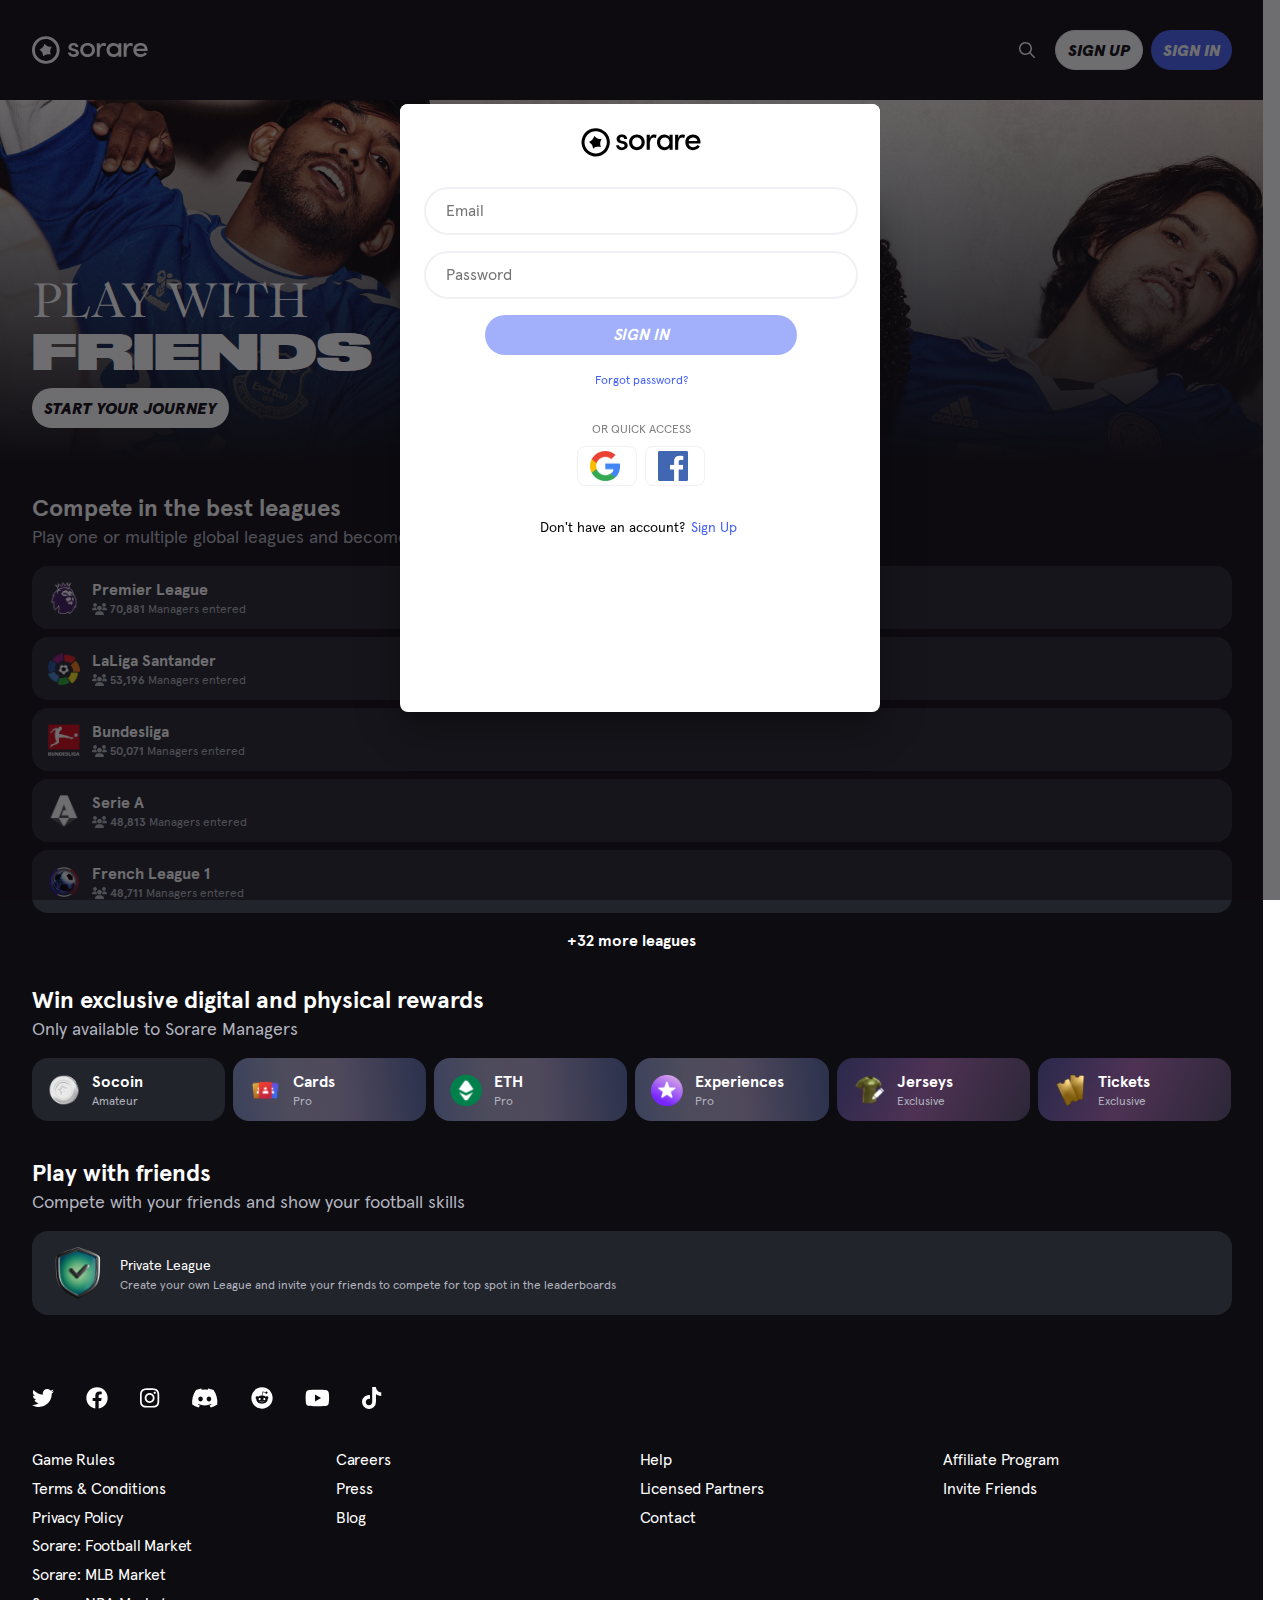
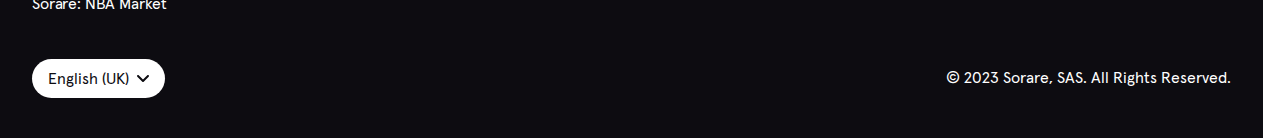
==== commit 5b8e628d: "Update index.html" ====
--- a/index.html
+++ b/index.html
@@ -1,8 +1,5 @@
-<!DOCTYPE html> <html lang=en-GB dir=ltr style=--vh:6.01px><!--
- Page saved with SingleFileZ 
- url: https://sorare.com/football 
- saved date: Tue Feb 28 2023 03:31:45 GMT+0000 (Coordinated Universal Time)
---><meta charset=utf-8><style data-jss data-meta=makeStyles>:root,:host{--fa-font-solid:normal 900 1em/1"Font Awesome 6 Solid";--fa-font-regular:normal 400 1em/1"Font Awesome 6 Regular";--fa-font-light:normal 300 1em/1"Font Awesome 6 Light";--fa-font-thin:normal 100 1em/1"Font Awesome 6 Thin";--fa-font-duotone:normal 900 1em/1"Font Awesome 6 Duotone";--fa-font-brands:normal 400 1em/1"Font Awesome 6 Brands"}svg:not(:root).svg-inline--fa,svg:not(:host).svg-inline--fa{overflow:visible;box-sizing:content-box}.svg-inline--fa{display:var(--fa-display,inline-block);height:1em;overflow:visible;vertical-align:-0.125em}@-webkit-keyframes fa-beat{0%,90%{-webkit-transform:scale(1);transform:scale(1)}45%{-webkit-transform:scale(var(--fa-beat-scale,1.25));transform:scale(var(--fa-beat-scale,1.25))}}@keyframes fa-beat{0%,90%{-webkit-transform:scale(1);transform:scale(1)}45%{-webkit-transform:scale(var(--fa-beat-scale,1.25));transform:scale(var(--fa-beat-scale,1.25))}}@-webkit-keyframes fa-bounce{0%{-webkit-transform:scale(1,1) translateY(0);transform:scale(1,1) translateY(0)}10%{-webkit-transform:scale(var(--fa-bounce-start-scale-x,1.1),var(--fa-bounce-start-scale-y,0.9)) translateY(0);transform:scale(var(--fa-bounce-start-scale-x,1.1),var(--fa-bounce-start-scale-y,0.9)) translateY(0)}30%{-webkit-transform:scale(var(--fa-bounce-jump-scale-x,0.9),var(--fa-bounce-jump-scale-y,1.1)) translateY(var(--fa-bounce-height,-0.5em));transform:scale(var(--fa-bounce-jump-scale-x,0.9),var(--fa-bounce-jump-scale-y,1.1)) translateY(var(--fa-bounce-height,-0.5em))}50%{-webkit-transform:scale(var(--fa-bounce-land-scale-x,1.05),var(--fa-bounce-land-scale-y,0.95)) translateY(0);transform:scale(var(--fa-bounce-land-scale-x,1.05),var(--fa-bounce-land-scale-y,0.95)) translateY(0)}57%{-webkit-transform:scale(1,1) translateY(var(--fa-bounce-rebound,-0.125em));transform:scale(1,1) translateY(var(--fa-bounce-rebound,-0.125em))}64%{-webkit-transform:scale(1,1) translateY(0);transform:scale(1,1) translateY(0)}100%{-webkit-transform:scale(1,1) translateY(0);transform:scale(1,1) translateY(0)}}@keyframes fa-bounce{0%{-webkit-transform:scale(1,1) translateY(0);transform:scale(1,1) translateY(0)}10%{-webkit-transform:scale(var(--fa-bounce-start-scale-x,1.1),var(--fa-bounce-start-scale-y,0.9)) translateY(0);transform:scale(var(--fa-bounce-start-scale-x,1.1),var(--fa-bounce-start-scale-y,0.9)) translateY(0)}30%{-webkit-transform:scale(var(--fa-bounce-jump-scale-x,0.9),var(--fa-bounce-jump-scale-y,1.1)) translateY(var(--fa-bounce-height,-0.5em));transform:scale(var(--fa-bounce-jump-scale-x,0.9),var(--fa-bounce-jump-scale-y,1.1)) translateY(var(--fa-bounce-height,-0.5em))}50%{-webkit-transform:scale(var(--fa-bounce-land-scale-x,1.05),var(--fa-bounce-land-scale-y,0.95)) translateY(0);transform:scale(var(--fa-bounce-land-scale-x,1.05),var(--fa-bounce-land-scale-y,0.95)) translateY(0)}57%{-webkit-transform:scale(1,1) translateY(var(--fa-bounce-rebound,-0.125em));transform:scale(1,1) translateY(var(--fa-bounce-rebound,-0.125em))}64%{-webkit-transform:scale(1,1) translateY(0);transform:scale(1,1) translateY(0)}100%{-webkit-transform:scale(1,1) translateY(0);transform:scale(1,1) translateY(0)}}@-webkit-keyframes fa-fade{50%{opacity:var(--fa-fade-opacity,0.4)}}@keyframes fa-fade{50%{opacity:var(--fa-fade-opacity,0.4)}}@-webkit-keyframes fa-beat-fade{0%,100%{opacity:var(--fa-beat-fade-opacity,0.4);-webkit-transform:scale(1);transform:scale(1)}50%{opacity:1;-webkit-transform:scale(var(--fa-beat-fade-scale,1.125));transform:scale(var(--fa-beat-fade-scale,1.125))}}@keyframes fa-beat-fade{0%,100%{opacity:var(--fa-beat-fade-opacity,0.4);-webkit-transform:scale(1);transform:scale(1)}50%{opacity:1;-webkit-transform:scale(var(--fa-beat-fade-scale,1.125));transform:scale(var(--fa-beat-fade-scale,1.125))}}@-webkit-keyframes fa-flip{50%{-webkit-transform:rotate3d(var(--fa-flip-x,0),var(--fa-flip-y,1),var(--fa-flip-z,0),var(--fa-flip-angle,-180deg));transform:rotate3d(var(--fa-flip-x,0),var(--fa-flip-y,1),var(--fa-flip-z,0),var(--fa-flip-angle,-180deg))}}@keyframes fa-flip{50%{-webkit-transform:rotate3d(var(--fa-flip-x,0),var(--fa-flip-y,1),var(--fa-flip-z,0),var(--fa-flip-angle,-180deg));transform:rotate3d(var(--fa-flip-x,0),var(--fa-flip-y,1),var(--fa-flip-z,0),var(--fa-flip-angle,-180deg))}}@-webkit-keyframes fa-shake{0%{-webkit-transform:rotate(-15deg);transform:rotate(-15deg)}4%{-webkit-transform:rotate(15deg);transform:rotate(15deg)}8%,24%{-webkit-transform:rotate(-18deg);transform:rotate(-18deg)}12%,28%{-webkit-transform:rotate(18deg);transform:rotate(18deg)}16%{-webkit-transform:rotate(-22deg);transform:rotate(-22deg)}20%{-webkit-transform:rotate(22deg);transform:rotate(22deg)}32%{-webkit-transform:rotate(-12deg);transform:rotate(-12deg)}36%{-webkit-transform:rotate(12deg);transform:rotate(12deg)}40%,100%{-webkit-transform:rotate(0deg);transform:rotate(0deg)}}@keyframes fa-shake{0%{-webkit-transform:rotate(-15deg);transform:rotate(-15deg)}4%{-webkit-transform:rotate(15deg);transform:rotate(15deg)}8%,24%{-webkit-transform:rotate(-18deg);transform:rotate(-18deg)}12%,28%{-webkit-transform:rotate(18deg);transform:rotate(18deg)}16%{-webkit-transform:rotate(-22deg);transform:rotate(-22deg)}20%{-webkit-transform:rotate(22deg);transform:rotate(22deg)}32%{-webkit-transform:rotate(-12deg);transform:rotate(-12deg)}36%{-webkit-transform:rotate(12deg);transform:rotate(12deg)}40%,100%{-webkit-transform:rotate(0deg);transform:rotate(0deg)}}@-webkit-keyframes fa-spin{0%{-webkit-transform:rotate(0deg);transform:rotate(0deg)}100%{-webkit-transform:rotate(360deg);transform:rotate(360deg)}}@keyframes fa-spin{0%{-webkit-transform:rotate(0deg);transform:rotate(0deg)}100%{-webkit-transform:rotate(360deg);transform:rotate(360deg)}}.sr-only{white-space:nowrap;border-width:0}.MuiPaper-root{color:var(--c-neutral-1000);transition:box-shadow 300ms cubic-bezier(0.4,0,0.2,1) 0ms}.MuiPaper-rounded{border-radius:8px}.MuiPaper-elevation24{box-shadow:0px 11px 15px -7px rgba(0,0,0,0.2),0px 24px 38px 3px rgba(0,0,0,0.14),0px 9px 46px 8px rgba(0,0,0,0.12)}.MuiTouchRipple-root{top:0;left:0;right:0;bottom:0;z-index:0;overflow:hidden;position:absolute;border-radius:inherit;pointer-events:none}@-webkit-keyframes MuiTouchRipple-keyframes-enter{0%{opacity:0.1;transform:scale(0)}100%{opacity:0.3;transform:scale(1)}}@-webkit-keyframes MuiTouchRipple-keyframes-exit{0%{opacity:1}100%{opacity:0}}@-webkit-keyframes MuiTouchRipple-keyframes-pulsate{0%{transform:scale(1)}50%{transform:scale(0.92)}100%{transform:scale(1)}}.MuiTouchRipple-root-511{top:0;left:0;right:0;bottom:0;z-index:0;overflow:hidden;position:absolute;border-radius:inherit;pointer-events:none}@-webkit-keyframes MuiTouchRipple-keyframes-enter-518{0%{opacity:0.1;transform:scale(0)}100%{opacity:0.3;transform:scale(1)}}@-webkit-keyframes MuiTouchRipple-keyframes-exit-519{0%{opacity:1}100%{opacity:0}}@-webkit-keyframes MuiTouchRipple-keyframes-pulsate-520{0%{transform:scale(1)}50%{transform:scale(0.92)}100%{transform:scale(1)}}.MuiButtonBase-root{cursor:pointer;margin:0;display:inline-flex;outline:0;position:relative;align-items:center;user-select:none;vertical-align:middle;-moz-appearance:none;justify-content:center;text-decoration:none;background-color:transparent;-webkit-appearance:none;-webkit-tap-highlight-color:transparent}.MuiButtonBase-root-510{cursor:pointer;margin:0;display:inline-flex;outline:0;position:relative;align-items:center;user-select:none;vertical-align:middle;-moz-appearance:none;justify-content:center;text-decoration:none;-webkit-appearance:none;-webkit-tap-highlight-color:transparent}.MuiBackdrop-root{top:0;left:0;right:0;bottom:0;display:flex;z-index:-1;position:fixed;align-items:center;justify-content:center;background-color:rgba(var(--c-static-rgb-neutral-1000),0.6);-webkit-tap-highlight-color:transparent}.MuiTypography-root{margin:0}.MuiTypography-body1.body16{font-style:normal;font-family:apercu-pro,system-ui,sans-serif;font-weight:400;line-height:130%;letter-spacing:-0.01em}.MuiTypography-body1.body16{font-size:16px}.MuiButton-root{font-size:16px;box-sizing:border-box;font-style:normal;transition:background-color 250ms cubic-bezier(0.4,0,0.2,1) 0ms,box-shadow 250ms cubic-bezier(0.4,0,0.2,1) 0ms,border 250ms cubic-bezier(0.4,0,0.2,1) 0ms;font-family:apercu-pro,system-ui,sans-serif;font-weight:900;line-height:1.75;text-transform:none}.MuiButton-root:hover{text-decoration:none;background-color:rgba(0,0,0,0.04)}@media (hover:none){.MuiButton-root:hover{background-color:transparent}}.MuiButton-label{width:100%;display:inherit;align-items:inherit;justify-content:inherit}.MuiButton-root-483{font-size:16px;box-sizing:border-box;font-style:normal;transition:background-color 250ms cubic-bezier(0.4,0,0.2,1) 0ms,box-shadow 250ms cubic-bezier(0.4,0,0.2,1) 0ms,border 250ms cubic-bezier(0.4,0,0.2,1) 0ms;font-family:apercu-pro,system-ui,sans-serif;font-weight:900;line-height:1.75;border-radius:8px;text-transform:none}.MuiButton-root-483:hover{text-decoration:none;background-color:rgba(0,0,0,0.04)}@media (hover:none){.MuiButton-root-483:hover{background-color:transparent}}.MuiButton-label-484{width:100%;display:inherit;align-items:inherit;justify-content:inherit}.MuiDialog-scrollPaper{display:flex;align-items:center;justify-content:center}.MuiDialog-container{height:100%;outline:0}.MuiDialog-paper{position:relative;overflow-y:auto}.MuiDialog-paperScrollPaper{display:flex;flex-direction:column}.MuiDivider-root{border:none;height:1px;margin:0;flex-shrink:0;background-color:var(--c-neutral-400)}.jss137{color:var(--c-neutral-100);border:none;box-shadow:none;background-color:var(--variantColor)}.jss137:hover{color:var(--c-neutral-100);background:linear-gradient(rgba(0,0,0,0.1),rgba(0,0,0,0.1)) var(--variantColor);box-shadow:none;text-decoration:none}.jss137:focus{color:var(--c-neutral-100)}.jss137:disabled{color:var(--c-neutral-100);opacity:0.5}.jss137.rounded{border-radius:2em!important}.jss137.medium{height:40px;padding:0px 12px;min-width:40px}.jss137.black{--variantColor:var(--c-neutral-1000)}.jss137.white{color:var(--c-neutral-1000);border:1px solid var(--c-neutral-300);--variantColor:var(--c-neutral-100)}.jss137.uppercase .jss139{font-style:italic;text-transform:uppercase}.jss137.white:disabled{color:var(--c-neutral-600);border:unset;background:var(--c-neutral-300)}.jss137.white:hover{background:var(--c-neutral-200)}.jss137.black:hover{background:rgba(var(--c-rgb-neutral-1000),0.85)}.jss137.medium .jss139{font-weight:var(--t-bold)}.jss137:disabled:hover{background:linear-gradient(rgba(0,0,0,0.1),rgba(0,0,0,0.1)) var(--variantColor)}.jss139{font-style:normal;font-family:apercu-pro,system-ui,sans-serif;white-space:nowrap;letter-spacing:0}.jss480{color:var(--c-neutral-100);border:none;box-shadow:none;background-color:var(--variantColor)}.jss480:hover{color:var(--c-neutral-100);background:linear-gradient(rgba(0,0,0,0.1),rgba(0,0,0,0.1)) var(--variantColor);box-shadow:none;text-decoration:none}.jss480:focus{color:var(--c-neutral-100)}.jss480:disabled{color:var(--c-neutral-100);opacity:0.5}.jss480.rounded{border-radius:2em!important}.jss480.medium{height:40px;padding:0px 12px;min-width:40px}.jss480.blue{--variantColor:var(--c-brand-600)}.jss480.white{color:var(--c-neutral-1000);border:1px solid var(--c-neutral-300);--variantColor:var(--c-neutral-100)}.jss480.uppercase .jss482{font-style:italic;text-transform:uppercase}.jss480.white:disabled{color:var(--c-neutral-600);border:unset;background:var(--c-neutral-300)}.jss480.white:hover{background:var(--c-neutral-200)}.jss480.blue:not(.stroke){color:var(--c-static-neutral-100)}.jss480.medium .jss482{font-weight:var(--t-bold)}.jss480:disabled:hover{background:linear-gradient(rgba(0,0,0,0.1),rgba(0,0,0,0.1)) var(--variantColor)}.jss482{font-style:normal;font-family:apercu-pro,system-ui,sans-serif;white-space:nowrap;letter-spacing:0}.jss478{width:40px}.jss479{font-size:16px;line-height:12px}.jss551{width:40px}.jss552{font-size:16px;line-height:12px}.jss547{position:sticky}.jss535{width:min-content;margin:10px;max-width:calc(100vw - 20px);min-width:min(480px,100vw - 20px);background-color:var(--c-neutral-100)}.jss536{max-height:calc(100% - 20px)}.jss538{right:0;position:absolute}.jss540{display:flex;overflow:auto;max-height:calc(100% - 20px);flex-direction:column}.jss541{display:flex;overflow:auto;max-height:calc(100% - 20px - var(--marginBottom)*1px);--marginBottom:20;flex-direction:column}.jss541.noMargin{margin:0}.jss542{margin:0px 20px;display:flex;padding:20px 0px;position:relative;min-height:60px;align-items:center}.jss542.onClose{padding-right:50px}.jss542.headerCentered{justify-content:center}.jss542.headerCentered.onClose{padding-left:50px}.jss529{top:0;position:relative;max-height:100%}.jss529.newSignup{width:calc(100%);margin:0}.jss34{border:none;z-index:1301;position:absolute;max-height:calc(100% - var(--header-size) px);--header-size:60;border-radius:8px}.jss473:not(.forceNoBackground){background-color:rgba(var(--c-rgb-neutral-100),0.2)}.jss473:not(.forceNoBackground):hover{background-color:rgba(var(--c-rgb-neutral-100),0.4)}.jss473:not(.forceNoBackground):focus{background-color:rgba(var(--c-rgb-neutral-100),0.4)}.jss473:not(.forceNoBackground):active,.jss473:not(.forceNoBackground).active{color:var(--c-brand-600);background-color:rgba(var(--c-rgb-brand-600),0.25)}.jss35{display:flex;min-height:100vh;flex-direction:column}.jss36{flex:1;display:flex;flex-direction:column}.jss36.dark{color:white;background-color:var(--c-neutral-1000);background-image:none}</style>
+<!DOCTYPE html> <html lang=en-GB dir=ltr style=--vh:6.01px>
+<meta charset=utf-8><style data-jss data-meta=makeStyles>:root,:host{--fa-font-solid:normal 900 1em/1"Font Awesome 6 Solid";--fa-font-regular:normal 400 1em/1"Font Awesome 6 Regular";--fa-font-light:normal 300 1em/1"Font Awesome 6 Light";--fa-font-thin:normal 100 1em/1"Font Awesome 6 Thin";--fa-font-duotone:normal 900 1em/1"Font Awesome 6 Duotone";--fa-font-brands:normal 400 1em/1"Font Awesome 6 Brands"}svg:not(:root).svg-inline--fa,svg:not(:host).svg-inline--fa{overflow:visible;box-sizing:content-box}.svg-inline--fa{display:var(--fa-display,inline-block);height:1em;overflow:visible;vertical-align:-0.125em}@-webkit-keyframes fa-beat{0%,90%{-webkit-transform:scale(1);transform:scale(1)}45%{-webkit-transform:scale(var(--fa-beat-scale,1.25));transform:scale(var(--fa-beat-scale,1.25))}}@keyframes fa-beat{0%,90%{-webkit-transform:scale(1);transform:scale(1)}45%{-webkit-transform:scale(var(--fa-beat-scale,1.25));transform:scale(var(--fa-beat-scale,1.25))}}@-webkit-keyframes fa-bounce{0%{-webkit-transform:scale(1,1) translateY(0);transform:scale(1,1) translateY(0)}10%{-webkit-transform:scale(var(--fa-bounce-start-scale-x,1.1),var(--fa-bounce-start-scale-y,0.9)) translateY(0);transform:scale(var(--fa-bounce-start-scale-x,1.1),var(--fa-bounce-start-scale-y,0.9)) translateY(0)}30%{-webkit-transform:scale(var(--fa-bounce-jump-scale-x,0.9),var(--fa-bounce-jump-scale-y,1.1)) translateY(var(--fa-bounce-height,-0.5em));transform:scale(var(--fa-bounce-jump-scale-x,0.9),var(--fa-bounce-jump-scale-y,1.1)) translateY(var(--fa-bounce-height,-0.5em))}50%{-webkit-transform:scale(var(--fa-bounce-land-scale-x,1.05),var(--fa-bounce-land-scale-y,0.95)) translateY(0);transform:scale(var(--fa-bounce-land-scale-x,1.05),var(--fa-bounce-land-scale-y,0.95)) translateY(0)}57%{-webkit-transform:scale(1,1) translateY(var(--fa-bounce-rebound,-0.125em));transform:scale(1,1) translateY(var(--fa-bounce-rebound,-0.125em))}64%{-webkit-transform:scale(1,1) translateY(0);transform:scale(1,1) translateY(0)}100%{-webkit-transform:scale(1,1) translateY(0);transform:scale(1,1) translateY(0)}}@keyframes fa-bounce{0%{-webkit-transform:scale(1,1) translateY(0);transform:scale(1,1) translateY(0)}10%{-webkit-transform:scale(var(--fa-bounce-start-scale-x,1.1),var(--fa-bounce-start-scale-y,0.9)) translateY(0);transform:scale(var(--fa-bounce-start-scale-x,1.1),var(--fa-bounce-start-scale-y,0.9)) translateY(0)}30%{-webkit-transform:scale(var(--fa-bounce-jump-scale-x,0.9),var(--fa-bounce-jump-scale-y,1.1)) translateY(var(--fa-bounce-height,-0.5em));transform:scale(var(--fa-bounce-jump-scale-x,0.9),var(--fa-bounce-jump-scale-y,1.1)) translateY(var(--fa-bounce-height,-0.5em))}50%{-webkit-transform:scale(var(--fa-bounce-land-scale-x,1.05),var(--fa-bounce-land-scale-y,0.95)) translateY(0);transform:scale(var(--fa-bounce-land-scale-x,1.05),var(--fa-bounce-land-scale-y,0.95)) translateY(0)}57%{-webkit-transform:scale(1,1) translateY(var(--fa-bounce-rebound,-0.125em));transform:scale(1,1) translateY(var(--fa-bounce-rebound,-0.125em))}64%{-webkit-transform:scale(1,1) translateY(0);transform:scale(1,1) translateY(0)}100%{-webkit-transform:scale(1,1) translateY(0);transform:scale(1,1) translateY(0)}}@-webkit-keyframes fa-fade{50%{opacity:var(--fa-fade-opacity,0.4)}}@keyframes fa-fade{50%{opacity:var(--fa-fade-opacity,0.4)}}@-webkit-keyframes fa-beat-fade{0%,100%{opacity:var(--fa-beat-fade-opacity,0.4);-webkit-transform:scale(1);transform:scale(1)}50%{opacity:1;-webkit-transform:scale(var(--fa-beat-fade-scale,1.125));transform:scale(var(--fa-beat-fade-scale,1.125))}}@keyframes fa-beat-fade{0%,100%{opacity:var(--fa-beat-fade-opacity,0.4);-webkit-transform:scale(1);transform:scale(1)}50%{opacity:1;-webkit-transform:scale(var(--fa-beat-fade-scale,1.125));transform:scale(var(--fa-beat-fade-scale,1.125))}}@-webkit-keyframes fa-flip{50%{-webkit-transform:rotate3d(var(--fa-flip-x,0),var(--fa-flip-y,1),var(--fa-flip-z,0),var(--fa-flip-angle,-180deg));transform:rotate3d(var(--fa-flip-x,0),var(--fa-flip-y,1),var(--fa-flip-z,0),var(--fa-flip-angle,-180deg))}}@keyframes fa-flip{50%{-webkit-transform:rotate3d(var(--fa-flip-x,0),var(--fa-flip-y,1),var(--fa-flip-z,0),var(--fa-flip-angle,-180deg));transform:rotate3d(var(--fa-flip-x,0),var(--fa-flip-y,1),var(--fa-flip-z,0),var(--fa-flip-angle,-180deg))}}@-webkit-keyframes fa-shake{0%{-webkit-transform:rotate(-15deg);transform:rotate(-15deg)}4%{-webkit-transform:rotate(15deg);transform:rotate(15deg)}8%,24%{-webkit-transform:rotate(-18deg);transform:rotate(-18deg)}12%,28%{-webkit-transform:rotate(18deg);transform:rotate(18deg)}16%{-webkit-transform:rotate(-22deg);transform:rotate(-22deg)}20%{-webkit-transform:rotate(22deg);transform:rotate(22deg)}32%{-webkit-transform:rotate(-12deg);transform:rotate(-12deg)}36%{-webkit-transform:rotate(12deg);transform:rotate(12deg)}40%,100%{-webkit-transform:rotate(0deg);transform:rotate(0deg)}}@keyframes fa-shake{0%{-webkit-transform:rotate(-15deg);transform:rotate(-15deg)}4%{-webkit-transform:rotate(15deg);transform:rotate(15deg)}8%,24%{-webkit-transform:rotate(-18deg);transform:rotate(-18deg)}12%,28%{-webkit-transform:rotate(18deg);transform:rotate(18deg)}16%{-webkit-transform:rotate(-22deg);transform:rotate(-22deg)}20%{-webkit-transform:rotate(22deg);transform:rotate(22deg)}32%{-webkit-transform:rotate(-12deg);transform:rotate(-12deg)}36%{-webkit-transform:rotate(12deg);transform:rotate(12deg)}40%,100%{-webkit-transform:rotate(0deg);transform:rotate(0deg)}}@-webkit-keyframes fa-spin{0%{-webkit-transform:rotate(0deg);transform:rotate(0deg)}100%{-webkit-transform:rotate(360deg);transform:rotate(360deg)}}@keyframes fa-spin{0%{-webkit-transform:rotate(0deg);transform:rotate(0deg)}100%{-webkit-transform:rotate(360deg);transform:rotate(360deg)}}.sr-only{white-space:nowrap;border-width:0}.MuiPaper-root{color:var(--c-neutral-1000);transition:box-shadow 300ms cubic-bezier(0.4,0,0.2,1) 0ms}.MuiPaper-rounded{border-radius:8px}.MuiPaper-elevation24{box-shadow:0px 11px 15px -7px rgba(0,0,0,0.2),0px 24px 38px 3px rgba(0,0,0,0.14),0px 9px 46px 8px rgba(0,0,0,0.12)}.MuiTouchRipple-root{top:0;left:0;right:0;bottom:0;z-index:0;overflow:hidden;position:absolute;border-radius:inherit;pointer-events:none}@-webkit-keyframes MuiTouchRipple-keyframes-enter{0%{opacity:0.1;transform:scale(0)}100%{opacity:0.3;transform:scale(1)}}@-webkit-keyframes MuiTouchRipple-keyframes-exit{0%{opacity:1}100%{opacity:0}}@-webkit-keyframes MuiTouchRipple-keyframes-pulsate{0%{transform:scale(1)}50%{transform:scale(0.92)}100%{transform:scale(1)}}.MuiTouchRipple-root-511{top:0;left:0;right:0;bottom:0;z-index:0;overflow:hidden;position:absolute;border-radius:inherit;pointer-events:none}@-webkit-keyframes MuiTouchRipple-keyframes-enter-518{0%{opacity:0.1;transform:scale(0)}100%{opacity:0.3;transform:scale(1)}}@-webkit-keyframes MuiTouchRipple-keyframes-exit-519{0%{opacity:1}100%{opacity:0}}@-webkit-keyframes MuiTouchRipple-keyframes-pulsate-520{0%{transform:scale(1)}50%{transform:scale(0.92)}100%{transform:scale(1)}}.MuiButtonBase-root{cursor:pointer;margin:0;display:inline-flex;outline:0;position:relative;align-items:center;user-select:none;vertical-align:middle;-moz-appearance:none;justify-content:center;text-decoration:none;background-color:transparent;-webkit-appearance:none;-webkit-tap-highlight-color:transparent}.MuiButtonBase-root-510{cursor:pointer;margin:0;display:inline-flex;outline:0;position:relative;align-items:center;user-select:none;vertical-align:middle;-moz-appearance:none;justify-content:center;text-decoration:none;-webkit-appearance:none;-webkit-tap-highlight-color:transparent}.MuiBackdrop-root{top:0;left:0;right:0;bottom:0;display:flex;z-index:-1;position:fixed;align-items:center;justify-content:center;background-color:rgba(var(--c-static-rgb-neutral-1000),0.6);-webkit-tap-highlight-color:transparent}.MuiTypography-root{margin:0}.MuiTypography-body1.body16{font-style:normal;font-family:apercu-pro,system-ui,sans-serif;font-weight:400;line-height:130%;letter-spacing:-0.01em}.MuiTypography-body1.body16{font-size:16px}.MuiButton-root{font-size:16px;box-sizing:border-box;font-style:normal;transition:background-color 250ms cubic-bezier(0.4,0,0.2,1) 0ms,box-shadow 250ms cubic-bezier(0.4,0,0.2,1) 0ms,border 250ms cubic-bezier(0.4,0,0.2,1) 0ms;font-family:apercu-pro,system-ui,sans-serif;font-weight:900;line-height:1.75;text-transform:none}.MuiButton-root:hover{text-decoration:none;background-color:rgba(0,0,0,0.04)}@media (hover:none){.MuiButton-root:hover{background-color:transparent}}.MuiButton-label{width:100%;display:inherit;align-items:inherit;justify-content:inherit}.MuiButton-root-483{font-size:16px;box-sizing:border-box;font-style:normal;transition:background-color 250ms cubic-bezier(0.4,0,0.2,1) 0ms,box-shadow 250ms cubic-bezier(0.4,0,0.2,1) 0ms,border 250ms cubic-bezier(0.4,0,0.2,1) 0ms;font-family:apercu-pro,system-ui,sans-serif;font-weight:900;line-height:1.75;border-radius:8px;text-transform:none}.MuiButton-root-483:hover{text-decoration:none;background-color:rgba(0,0,0,0.04)}@media (hover:none){.MuiButton-root-483:hover{background-color:transparent}}.MuiButton-label-484{width:100%;display:inherit;align-items:inherit;justify-content:inherit}.MuiDialog-scrollPaper{display:flex;align-items:center;justify-content:center}.MuiDialog-container{height:100%;outline:0}.MuiDialog-paper{position:relative;overflow-y:auto}.MuiDialog-paperScrollPaper{display:flex;flex-direction:column}.MuiDivider-root{border:none;height:1px;margin:0;flex-shrink:0;background-color:var(--c-neutral-400)}.jss137{color:var(--c-neutral-100);border:none;box-shadow:none;background-color:var(--variantColor)}.jss137:hover{color:var(--c-neutral-100);background:linear-gradient(rgba(0,0,0,0.1),rgba(0,0,0,0.1)) var(--variantColor);box-shadow:none;text-decoration:none}.jss137:focus{color:var(--c-neutral-100)}.jss137:disabled{color:var(--c-neutral-100);opacity:0.5}.jss137.rounded{border-radius:2em!important}.jss137.medium{height:40px;padding:0px 12px;min-width:40px}.jss137.black{--variantColor:var(--c-neutral-1000)}.jss137.white{color:var(--c-neutral-1000);border:1px solid var(--c-neutral-300);--variantColor:var(--c-neutral-100)}.jss137.uppercase .jss139{font-style:italic;text-transform:uppercase}.jss137.white:disabled{color:var(--c-neutral-600);border:unset;background:var(--c-neutral-300)}.jss137.white:hover{background:var(--c-neutral-200)}.jss137.black:hover{background:rgba(var(--c-rgb-neutral-1000),0.85)}.jss137.medium .jss139{font-weight:var(--t-bold)}.jss137:disabled:hover{background:linear-gradient(rgba(0,0,0,0.1),rgba(0,0,0,0.1)) var(--variantColor)}.jss139{font-style:normal;font-family:apercu-pro,system-ui,sans-serif;white-space:nowrap;letter-spacing:0}.jss480{color:var(--c-neutral-100);border:none;box-shadow:none;background-color:var(--variantColor)}.jss480:hover{color:var(--c-neutral-100);background:linear-gradient(rgba(0,0,0,0.1),rgba(0,0,0,0.1)) var(--variantColor);box-shadow:none;text-decoration:none}.jss480:focus{color:var(--c-neutral-100)}.jss480:disabled{color:var(--c-neutral-100);opacity:0.5}.jss480.rounded{border-radius:2em!important}.jss480.medium{height:40px;padding:0px 12px;min-width:40px}.jss480.blue{--variantColor:var(--c-brand-600)}.jss480.white{color:var(--c-neutral-1000);border:1px solid var(--c-neutral-300);--variantColor:var(--c-neutral-100)}.jss480.uppercase .jss482{font-style:italic;text-transform:uppercase}.jss480.white:disabled{color:var(--c-neutral-600);border:unset;background:var(--c-neutral-300)}.jss480.white:hover{background:var(--c-neutral-200)}.jss480.blue:not(.stroke){color:var(--c-static-neutral-100)}.jss480.medium .jss482{font-weight:var(--t-bold)}.jss480:disabled:hover{background:linear-gradient(rgba(0,0,0,0.1),rgba(0,0,0,0.1)) var(--variantColor)}.jss482{font-style:normal;font-family:apercu-pro,system-ui,sans-serif;white-space:nowrap;letter-spacing:0}.jss478{width:40px}.jss479{font-size:16px;line-height:12px}.jss551{width:40px}.jss552{font-size:16px;line-height:12px}.jss547{position:sticky}.jss535{width:min-content;margin:10px;max-width:calc(100vw - 20px);min-width:min(480px,100vw - 20px);background-color:var(--c-neutral-100)}.jss536{max-height:calc(100% - 20px)}.jss538{right:0;position:absolute}.jss540{display:flex;overflow:auto;max-height:calc(100% - 20px);flex-direction:column}.jss541{display:flex;overflow:auto;max-height:calc(100% - 20px - var(--marginBottom)*1px);--marginBottom:20;flex-direction:column}.jss541.noMargin{margin:0}.jss542{margin:0px 20px;display:flex;padding:20px 0px;position:relative;min-height:60px;align-items:center}.jss542.onClose{padding-right:50px}.jss542.headerCentered{justify-content:center}.jss542.headerCentered.onClose{padding-left:50px}.jss529{top:0;position:relative;max-height:100%}.jss529.newSignup{width:calc(100%);margin:0}.jss34{border:none;z-index:1301;position:absolute;max-height:calc(100% - var(--header-size) px);--header-size:60;border-radius:8px}.jss473:not(.forceNoBackground){background-color:rgba(var(--c-rgb-neutral-100),0.2)}.jss473:not(.forceNoBackground):hover{background-color:rgba(var(--c-rgb-neutral-100),0.4)}.jss473:not(.forceNoBackground):focus{background-color:rgba(var(--c-rgb-neutral-100),0.4)}.jss473:not(.forceNoBackground):active,.jss473:not(.forceNoBackground).active{color:var(--c-brand-600);background-color:rgba(var(--c-rgb-brand-600),0.25)}.jss35{display:flex;min-height:100vh;flex-direction:column}.jss36{flex:1;display:flex;flex-direction:column}.jss36.dark{color:white;background-color:var(--c-neutral-1000);background-image:none}</style>
 <meta name=viewport content="width=device-width, initial-scale=1, shrink-to-fit=no">
 <meta name=theme-color content=#141414>
 <meta name=msapplication-TileColor content=#2d89ef>
@@ -17,4 +14,4 @@
 <style data-styled=active data-styled-version=5.3.6>.dXnlvB{font:var(--t-bold) var(--t-20)}@media (min-width:720px){.dXnlvB{font:var(--t-bold) var(--t-24)}}.eWvjBU{font:var(--t-bold) var(--t-18)}.gFSBHP{font:var(--t-18-26)}.jpHjbO{font:var(--t-16)}.bBKKOE{font-weight:var(--t-bold)}.fJiqzf{font:var(--t-14)}.eZJVrl{font:var(--t-12)}.fIEKVi{margin-bottom:0px}.dBVSlf{display:grid;--container-padding:var(--double-unit);grid-template-columns:1fr min(1200px,calc(100% - 2*var(--container-padding))) 1fr}.dBVSlf>*{grid-column:2/auto}.cthysb{position:sticky;top:0px;z-index:2;isolation:isolate;box-shadow:none;color:var(--c-neutral-100);background-color:var(--c-neutral-1000)}.aOAGO{width:28px}.pDHQu{display:none}@media (min-width:720px){.pDHQu{display:block}}.haJefL{display:flex;gap:var(--unit);-webkit-box-align:center;align-items:center}.iPLYpG{display:flex;height:100px;-webkit-box-pack:justify;justify-content:space-between;-webkit-box-align:center;align-items:center;padding:0 var(--unit)}@media (min-width:720px){.iPLYpG{padding:0px}}.hwzcIj{display:flex;gap:var(--unit)}.gOHlzV{display:flex;flex-direction:column-reverse}.jtjdIP{display:inline-flex}.jXfINx{position:fixed;z-index:1500;bottom:0px;left:0px;right:0px;margin:0px;background-color:var(--c-neutral-100);box-shadow:rgba(0,0,0,0.1) 0px 3px 12px;border-radius:12px 12px 0px 0px;pointer-events:none;opacity:0;transform:translateY(50%);visibility:hidden;transition:transform 0.15s ease 0s,opacity 0.15s ease 0s;overflow:auto}@media (min-width:960px){.jXfINx{overscroll-behavior:contain;border-radius:12px;transform:translateY(-5%);min-width:max-content}}.cyaydF{position:relative}.cyaydF::before{pointer-events:none;opacity:0}.huyICM{transition:color 0.15s ease 0s;position:relative;cursor:pointer;color:var(--c-neutral-100);padding:var(--unit);font-size:22px}.huyICM:hover.instagram,.huyICM:focus.instagram{color:var(--c-social-instagram)}.huyICM:hover.twitter,.huyICM:focus.twitter{color:var(--c-social-twitter)}.huyICM:hover.discord,.huyICM:focus.discord{color:var(--c-social-discord)}.huyICM:hover.reddit,.huyICM:focus.reddit{color:var(--c-social-reddit)}.huyICM:hover.youtube,.huyICM:focus.youtube{color:var(--c-social-youtube)}.huyICM:hover.facebook,.huyICM:focus.facebook{color:var(--c-social-facebook)}.huyICM:hover.tiktok,.huyICM:focus.tiktok{color:var(--c-social-tiktok)}.bUPDKE{color:var(--c-neutral-1000);display:block;padding:var(--unit) var(--double-unit)}.bUPDKE:not(:last-child){border-bottom:1px solid var(--c-neutral-300)}.fPeqMr{display:flex;gap:var(--double-unit);overflow:auto;max-width:100%;margin:0 calc(var(--unit)*-1)}.eEANfx{display:flex;gap:var(--unit);-webkit-box-align:center;align-items:center;cursor:pointer;border:none;padding:var(--unit) var(--double-unit);border-radius:2em;background:var(--c-neutral-100);color:var(--c-neutral-1000)}.eEANfx:focus{background:var(--c-neutral-300)}.bMelEf{display:flex;padding:var(--unit) var(--quadruple-unit) var(--unit) var(--double-unit);color:var(--c-neutral-600)}.bMelEf:hover,.bMelEf:focus,.bMelEf:focus-within,.bMelEf.selected{background:var(--c-neutral-300);cursor:pointer}.dpNYUS{display:block;padding:var(--half-unit)0;color:var(--c-neutral-600)}.dpNYUS:hover,.dpNYUS:focus{color:var(--c-neutral-100);text-decoration:underline}@media (min-width:720px){.dpNYUS{color:var(--c-neutral-100)}}.iLKdBR{display:grid;gap:var(--double-unit);-webkit-box-pack:justify;justify-content:space-between;width:100%;flex-flow:row wrap;padding:var(--triple-unit)0}@media (min-width:600px){.iLKdBR{grid-template-columns:repeat(2,1fr)}}@media (min-width:720px){.iLKdBR{grid-template-columns:repeat(4,1fr)}}.kABsvi{padding:var(--triple-unit) var(--double-unit);background:var(--c-neutral-1000);color:var(--c-neutral-100)}.ihzPIo{display:flex;align-items:flex-start;flex-direction:column;gap:var(--double-unit);padding:var(--double-unit)0}@media (min-width:600px){.ihzPIo{flex-direction:row;-webkit-box-pack:justify;justify-content:space-between;-webkit-box-align:center;align-items:center}}@media (min-width:600px){.kITPSa{text-align:right}}.iBdOob{margin-bottom:var(--double-unit)}.gXkyPN{position:relative;isolation:isolate;display:flex;-webkit-box-pack:center;justify-content:center;max-width:100%;overflow:hidden}.gXkyPN::after{position:absolute;content:"";inset:0px;background:linear-gradient(180deg,transparent,var(--c-static-neutral-1000))}.kQSjyH{position:absolute;bottom:var(--quadruple-unit);z-index:1;gap:var(--intermediate-unit);width:100%}.kvCzQD{position:relative;width:100%}.cAuARh{--minFont:32;--maxFont:48;--minWidth:320;--maxWidth:1200;line-height:1;position:absolute;bottom:0px;left:0px;color:var(--c-static-neutral-100);font-size:clamp(2rem,2vw + 1.5rem,3rem);font-weight:normal;text-transform:uppercase;font-family:Romie-Regular,serif}.cAuARh strong{display:block;font-family:DrukWide-Super,sans-serif;font-style:normal;font-weight:950}.jBWwNn{height:360px;object-fit:cover}.iMapHH{display:flex;flex-direction:column;gap:var(--quadruple-unit);background:var(--c-neutral-100);color:var(--c-neutral-1000);padding-bottom:var(--quadruple-unit)}.gDdYGJ{text-align:center}.hKbZty{display:flex;flex-direction:column;gap:var(--unit);margin-bottom:var(--double-unit)}.hdHxru{display:flex;-webkit-box-align:center;align-items:center;gap:var(--intermediate-unit);border-radius:var(--double-unit);background:var(--c-neutral-200);padding:var(--intermediate-unit) var(--double-unit)}.hdHxru,.hdHxru:hover{color:var(--c-neutral-1000)}.hdHxru[href]:hover{background:var(--c-neutral-300)}.hdHxru.pro{background:linear-gradient(84.1deg,rgba(128,148,255,0.2) 0%,rgba(217,199,255,0.2) 28.32%,rgba(228,184,255,0.2) 54.55%,rgba(45,66,178,0.2) 100%),rgb(43,45,51)}.hdHxru.exclusive{background:linear-gradient(113.54deg,rgba(77,65,217,0.19) 0%,rgba(255,105,249,0.2) 45.69%,rgba(85,48,107,0.2) 100%),rgb(34,36,43)}.jaLCsl{overflow:auto;scroll-snap-type:x mandatory;scroll-behavior:smooth;display:flex;gap:var(--unit);padding-bottom:var(--half-unit)}.jaLCsl>*{width:100%;min-width:max(180px,calc(100%/6 - var(--unit) + var(--unit)/6));scroll-snap-align:center}</style><link rel=modulepreload as=script crossorigin href=https://sorare.com/assets/index.6a7b9ab2.js><link rel=modulepreload as=script crossorigin href=https://sorare.com/assets/Provider.7a847f58.js><link rel=modulepreload as=script crossorigin href=https://sorare.com/assets/web3.0bcddd35.js><meta property=twitter:site content=@sorare data-react-helmet=true><meta property=og:url content=https://sorare.com/football data-react-helmet=true><link rel=modulepreload as=script crossorigin href=https://sorare.com/assets/Provider.f83865fe.js><link rel=modulepreload as=script crossorigin href=https://sorare.com/assets/index.a7242b53.js><link rel=modulepreload as=script crossorigin href=https://sorare.com/assets/main.ec8c87b1.js><link rel=modulepreload as=script crossorigin href=https://sorare.com/assets/Provider.026bbe2c.js><link rel=modulepreload as=script crossorigin href=https://sorare.com/assets/index.08e4188e.js><link rel=modulepreload as=script crossorigin href=https://sorare.com/assets/Ineligible.0cf409f0.js><link rel=modulepreload as=script crossorigin href=https://sorare.com/assets/index.235c4a6f.js><link rel=modulepreload as=script crossorigin href=https://sorare.com/assets/utils.aa33aa41.js><link rel=modulepreload as=script crossorigin href=https://sorare.com/assets/index.15e296e2.js><link rel=modulepreload as=script crossorigin href=https://sorare.com/assets/Clock.a57d9b32.js><link rel=modulepreload as=script crossorigin href=https://sorare.com/assets/index.08e80efa.js><link rel=modulepreload as=script crossorigin href=https://sorare.com/assets/index.93c5feef.js><link rel=modulepreload as=script crossorigin href=https://sorare.com/assets/index.215d1a27.js><link rel=modulepreload as=script crossorigin href=https://sorare.com/assets/wallet.6032e06e.js><link rel=modulepreload as=script crossorigin href=https://sorare.com/assets/AppRouter.bf4710dc.js><link rel=modulepreload as=script crossorigin href=https://sorare.com/assets/index.707b7c8f.js><link rel=modulepreload as=script crossorigin href=https://sorare.com/assets/index.8bad3170.js><link rel=modulepreload as=script crossorigin href=https://sorare.com/assets/index.0eca3e09.js><link rel=modulepreload as=script crossorigin href=https://sorare.com/assets/index.3cab5f94.js><link rel=modulepreload as=script crossorigin href=https://sorare.com/assets/index.74010ca9.js><link rel=modulepreload as=script crossorigin href=https://sorare.com/assets/index.bd9cbbaf.js><link rel=modulepreload as=script crossorigin href=https://sorare.com/assets/index.6c603e8c.js><link rel=modulepreload as=script crossorigin href=https://sorare.com/assets/ChevronRightBold.ccf14c27.js><link rel=modulepreload as=script crossorigin href=https://sorare.com/assets/index.de0d0489.js><link rel=modulepreload as=script crossorigin href=https://sorare.com/assets/index.775ba094.js><link rel=modulepreload as=script crossorigin href=https://sorare.com/assets/index.0743ce54.js><link rel=modulepreload as=script crossorigin href=https://sorare.com/assets/index.7a154b12.js><link rel=modulepreload as=script crossorigin href=https://sorare.com/assets/index.908307d8.js><link rel=modulepreload as=script crossorigin href=https://sorare.com/assets/index.682d29e0.js><link rel=modulepreload as=script crossorigin href=https://sorare.com/assets/index.0b47e2bb.js><link rel=modulepreload as=script crossorigin href=https://sorare.com/assets/index.23a8fe81.js><link rel=stylesheet href=stylesheet_1.css><link rel=modulepreload as=script crossorigin href=https://sorare.com/assets/ResizeObserver.es.7cac91f8.js><link rel=modulepreload as=script crossorigin href=https://sorare.com/assets/index.4e428aa0.js><link rel=modulepreload as=script crossorigin href=https://sorare.com/assets/index.4039611e.js><link rel=modulepreload as=script crossorigin href=https://sorare.com/assets/private-league.5152092e.js><meta name=description content="Collect, play and win officially licensed digital Cards featuring the world’s best Football players from the best leagues including the Premier League, LaLiga Santander and much more!" data-react-helmet=true><meta property=og:title content="The free-to-play NFT Fantasy Football Game - Sorare: Football" data-react-helmet=true><meta property=og:description content="Collect, play and win officially licensed digital Cards featuring the world’s best Football players from the best leagues including the Premier League, LaLiga Santander and much more!" data-react-helmet=true><link rel=icon type=image/png sizes=32x32 href="[data-uri]" src="[data-uri]"><style>.sf-hidden{display:none!important}</style><link rel=canonical href=https://sorare.com/football><meta http-equiv=content-security-policy content="default-src 'none'; font-src 'self' data: blob:; img-src 'self' data: blob:; style-src 'self' 'unsafe-inline' data: blob:; frame-src 'self' data: blob:; media-src 'self' data: blob:; script-src 'self' 'unsafe-inline' data: blob:; object-src 'self' data: blob:;"><style>img[src="data:,"],source[src="data:,"]{display:none!important}</style></head>
 <body style=padding-right:17px;overflow:hidden>
  <div id=root aria-hidden=true><div><div><div class="grecaptcha-badge sf-hidden" data-style=bottomright style="width:256px;height:60px;display:block;transition:right 0.3s ease 0s;position:fixed;bottom:14px;right:-186px;box-shadow:gray 0px 0px 5px;border-radius:2px;overflow:hidden"></div><iframe style=display:none></iframe></div></div><svg aria-hidden=true style=position:absolute;display:block;height:0px;width:0px><lineargradient id=svg-limited-gradient x1=1 x2=0.6 y1=1 y2=0><stop offset=0 stop-color=#ae5e13></stop><stop offset=1 stop-color=#dfad46></stop></lineargradient><lineargradient id=svg-mix-gradient x1=1 x2=0.6 y1=1 y2=0><stop offset=0 stop-color=#391885></stop><stop offset=1 stop-color=#c43ba9></stop></lineargradient><lineargradient id=svg-rare-gradient x1=1 x2=0.6 y1=1 y2=0><stop offset=0 stop-color=#c22342></stop><stop offset=1 stop-color=#f2412d></stop></lineargradient><lineargradient id=svg-super_rare-gradient x1=1 x2=0.6 y1=1 y2=0><stop offset=0 stop-color=#366bf2></stop><stop offset=1 stop-color=#6b49db></stop></lineargradient><lineargradient id=svg-unique-gradient x1=1 x2=0.6 y1=1 y2=0><stop offset=0 stop-color=#171717></stop><stop offset=1 stop-color=#4D4B49></stop></lineargradient><lineargradient id=svg-rookie-gradient x1=1 x2=0.6 y1=1 y2=0><stop offset=0 stop-color=#0d0c11></stop></lineargradient><lineargradient id=svg-academy-gradient x1=1 x2=0.6 y1=1 y2=0><stop offset=0 stop-color=#0840d1></stop><stop offset=1 stop-color=#00a3ff></stop></lineargradient><lineargradient id=svg-rewards-1st-gradient x1=1 x2=0.6 y1=1 y2=0><stop offset=0 stop-color=#FFC931></stop><stop offset=1 stop-color=#FC7D22></stop></lineargradient><lineargradient id=svg-rewards-2nd-gradient x1=1 x2=0.6 y1=1 y2=0><stop offset=0 stop-color=#FFFFFF></stop><stop offset=1 stop-color=#C0C0C0></stop></lineargradient><lineargradient id=svg-rewards-3rd-gradient x1=1 x2=0.6 y1=1 y2=0><stop offset=0 stop-color=#EBA278></stop><stop offset=1 stop-color=#DCA883></stop></lineargradient><lineargradient id=svg-special-reward-gradient gradientTransform=rotate(100)><stop offset=0.01 stop-color=var(--c-static-reward-200)></stop><stop offset=1 stop-color=var(--c-static-reward-900)></stop></lineargradient></svg><div><section class=jss35><header class="sc-fWQKxP cthysb sc-caPbAK gOHlzV light-theme"><div id=substicky-bar-portal></div><div class="sc-jRwbcX dBVSlf"><div class="sc-dUipGc iPLYpG"><a title=Sorare class="sc-eDZJfc haJefL" href=https://sorare.com/><svg width=34 height=34 viewBox="0 0 34 34" fill=none class="sc-EJAja aOAGO" xmlns=http://www.w3.org/2000/svg><path d="M15.4971 9.78677C16.4213 10.9386 17.6117 11.8484 18.9657 12.4378C20.3198 13.0271 21.7969 13.2784 23.2697 13.1699C23.329 13.1633 23.389 13.1738 23.4426 13.2001C23.4961 13.2264 23.5411 13.2674 23.5722 13.3184C23.6033 13.3694 23.6192 13.4281 23.618 13.4878C23.6169 13.5475 23.5987 13.6056 23.5657 13.6553C22.7562 14.8906 22.2592 16.3042 22.1174 17.7742C21.9756 19.2443 22.1933 20.7268 22.7517 22.094C22.7736 22.1481 22.7799 22.2073 22.7699 22.2648C22.76 22.3224 22.7343 22.376 22.6955 22.4197C22.6567 22.4634 22.6065 22.4954 22.5505 22.5121C22.4946 22.5288 22.4352 22.5296 22.3788 22.5143C20.9522 22.1245 19.452 22.0879 18.0081 22.4077C16.5642 22.7274 15.2199 23.3938 14.0912 24.3494C14.0461 24.3867 13.9915 24.4107 13.9336 24.4189C13.8757 24.4271 13.8167 24.4192 13.7631 24.3959C13.7095 24.3726 13.6634 24.3349 13.6298 24.287C13.5963 24.2391 13.5767 24.1828 13.5732 24.1245C13.5018 22.6499 13.073 21.2148 12.3238 19.9428C11.5746 18.6707 10.5274 17.5999 9.27239 16.8224C9.22294 16.7912 9.18312 16.7468 9.15734 16.6943C9.13157 16.6418 9.1209 16.5831 9.12642 16.5249C9.13193 16.4666 9.15338 16.411 9.18856 16.3643C9.22374 16.3176 9.27128 16.2815 9.32572 16.26C10.7078 15.7374 11.942 14.8863 12.9218 13.7802C13.9016 12.6741 14.5975 11.3462 14.9495 9.91108C14.9633 9.85443 14.9926 9.80276 15.0342 9.76186C15.0758 9.72096 15.1279 9.69245 15.1848 9.67954C15.2417 9.66663 15.301 9.66983 15.3562 9.68877C15.4114 9.70771 15.4602 9.74165 15.4971 9.78677Z" fill=white></path><path d="M16.7825 3.76927C19.3993 3.76927 21.9573 4.54524 24.1331 5.99905C26.3089 7.45286 28.0047 9.51921 29.0061 11.9368C30.0075 14.3544 30.2696 17.0146 29.759 19.5811C29.2485 22.1476 27.9883 24.5051 26.138 26.3555C24.2876 28.2058 21.9302 29.4659 19.3637 29.9764C16.7972 30.487 14.1369 30.2249 11.7193 29.2235C9.30175 28.2221 7.23546 26.5263 5.78165 24.3505C4.32784 22.1748 3.55176 19.6168 3.55176 17C3.55568 13.4922 4.95088 10.1292 7.43127 7.64877C9.91165 5.16839 13.2747 3.77319 16.7825 3.76927ZM16.7825 0.217407C13.4632 0.217407 10.2185 1.20169 7.45858 3.04578C4.6987 4.88988 2.54774 7.51094 1.27751 10.5776C0.00727314 13.6442 -0.32508 17.0186 0.322479 20.2741C0.970038 23.5296 2.56842 26.5199 4.91551 28.867C7.26259 31.2141 10.2529 32.8125 13.5084 33.4601C16.7639 34.1076 20.1383 33.7753 23.2049 32.505C26.2716 31.2348 28.8927 29.0837 30.7368 26.3239C32.5808 23.564 33.5651 20.3192 33.5651 17C33.5651 12.549 31.7969 8.28025 28.6495 5.13291C25.5022 1.98557 21.2335 0.217407 16.7825 0.217407Z" fill=white></path></svg><svg width=80 height=14 viewBox="0 0 80 14" fill=none xmlns=http://www.w3.org/2000/svg class="sc-jWgTtR pDHQu"><path d="M0 9.58971H2.73602C2.73602 10.6535 3.72032 11.5585 5.32189 11.5585C6.94014 11.5585 7.94112 10.844 7.94112 9.84373C7.94112 8.95462 7.19038 8.49419 6.13935 8.27191L4.23749 7.84324C1.61825 7.19228 0.417076 5.90624 0.417076 3.92162C0.417076 1.74647 2.48577 0 5.4053 0C7.80766 0 10.3935 1.20665 10.3935 4.001H7.57409C7.57409 3.03251 6.52306 2.36568 5.47203 2.36568C4.23749 2.36568 3.40334 3.08014 3.40334 4.001C3.40334 4.82661 4.22081 5.28704 5.08832 5.49344L7.22375 5.98563C10.2434 6.70009 10.894 8.47832 10.894 9.90725C10.894 12.4476 8.24141 13.94 5.35525 13.94C2.73602 13.94 0.0500491 12.3682 0 9.58971ZM12.212 6.92237C12.212 2.68321 15.5819 0 19.5859 0C23.5898 0 26.9764 2.68321 26.9764 6.92237C26.9764 11.1615 23.5731 13.94 19.5692 13.94C15.5653 13.94 12.212 11.1615 12.212 6.92237ZM24.0235 6.92237C24.0235 4.3503 21.9715 2.6197 19.5692 2.6197C17.1668 2.6197 15.1482 4.33442 15.1482 6.92237C15.1482 9.52619 17.1668 11.2727 19.5692 11.2727C21.9715 11.2727 24.0235 9.52619 24.0235 6.92237ZM38.1207 0.492188L37.6035 3.15952C36.9529 2.87374 36.2522 2.71497 35.5348 2.69909C32.9823 2.69909 31.7811 5.23941 31.7811 8.85936V13.6701H28.7949V0.301667H31.7811V3.30242C32.4985 0.952622 33.9166 0.015878 35.7183 0.015878C36.6693 9.65297e-07 37.6702 0.222279 38.1207 0.492188ZM53.3189 0.285789V13.6542H50.366V11.6537C49.4318 13.1779 47.4131 13.94 45.528 13.94C41.7075 13.94 38.5545 11.1933 38.5545 6.95412C38.5545 2.68321 41.7075 0 45.4946 0C47.4799 0 49.4318 0.74622 50.366 2.25453V0.269911H53.3189V0.285789ZM50.3493 6.92237C50.3493 4.23916 48.0304 2.65146 45.8616 2.65146C43.4593 2.65146 41.5073 4.39793 41.5073 6.92237C41.5073 9.41506 43.4593 11.2727 45.8616 11.2727C48.2473 11.2727 50.3493 9.62146 50.3493 6.92237ZM64.947 0.492188L64.4298 3.15952C63.7792 2.87374 63.0785 2.71497 62.3611 2.69909C59.8086 2.69909 58.6074 5.23941 58.6074 8.85936V13.6701H55.6379V0.301667H58.6241V3.30242C59.3415 0.952622 60.7595 0.015878 62.5613 0.015878C63.4956 9.65297e-07 64.4965 0.222279 64.947 0.492188ZM79.5446 8.09726H68.3503C68.734 10.2724 70.419 11.3362 72.7046 11.3362C74.3228 11.3362 75.8577 10.6852 76.6418 9.44681L78.9941 10.5582C77.7596 12.7969 75.2404 13.94 72.5544 13.94C68.5005 13.94 65.314 11.1615 65.314 6.92237C65.314 2.68321 68.5672 0 72.5544 0C76.5417 0 79.5947 2.68322 79.5947 6.89062C79.5947 7.27167 79.5613 7.66859 79.5446 8.09726ZM76.6585 5.84273C76.3915 3.74697 74.7566 2.60383 72.6045 2.60383C70.4524 2.60383 68.8174 3.63583 68.4004 5.84273H76.6585Z" fill=white></path></svg></a><div class="sc-hsWlPz hwzcIj"><button class="MuiButtonBase-root-510 MuiButton-root-483 jss480 jss475 jss478 jss473 forceNoBackground medium MuiButton-text-485" tabindex=0 type=button><span class="MuiButton-label-484 jss482 jss476 jss479 jss474"><svg aria-hidden=true focusable=false data-prefix=far data-icon=magnifying-glass class="svg-inline--fa fa-magnifying-glass" role=img xmlns=http://www.w3.org/2000/svg viewBox="0 0 512 512"><path fill=currentColor d="M504.1 471l-134-134C399.1 301.5 415.1 256.8 415.1 208c0-114.9-93.13-208-208-208S-.0002 93.13-.0002 208S93.12 416 207.1 416c48.79 0 93.55-16.91 129-45.04l134 134C475.7 509.7 481.9 512 488 512s12.28-2.344 16.97-7.031C514.3 495.6 514.3 480.4 504.1 471zM48 208c0-88.22 71.78-160 160-160s160 71.78 160 160s-71.78 160-160 160S48 296.2 48 208z"></path></svg></span><span class=MuiTouchRipple-root-511></span></button><button class="MuiButtonBase-root-510 MuiButton-root-483 jss480 white medium uppercase rounded MuiButton-text-485" tabindex=0 type=button><span class="MuiButton-label-484 jss482">Sign Up</span><span class=MuiTouchRipple-root-511></span></button><button class="MuiButtonBase-root-510 MuiButton-root-483 jss480 blue medium uppercase rounded MuiButton-text-485" tabindex=0 type=button><span class="MuiButton-label-484 jss482">Sign in</span><span class=MuiTouchRipple-root-511></span></button></div></div></div></header><div class="jss36 dark"><section><section class="sc-cgFNHA iMapHH dark-theme"><section class="sc-gVnjqf gXkyPN XXsnipcss_extracted_selector_selectionXX snipcss0-0-0-1 tether-target-attached-top tether-element-attached-top tether-element-attached-center tether-target-attached-center"><picture class="sc-jgyNOb jBWwNn" style=opacity:1><img src=images/11.jpg alt srcset sizes></picture><div class="sc-jRwbcX sc-cVLQNM dBVSlf kQSjyH snipcss0-1-1-9"><div class="sc-ktaQEB kvCzQD snipcss0-2-9-10"><h1 class="sc-bJjNXm cAuARh" style=opacity:1;transform:none>Play with <strong>friends</strong></h1></div><div class=snipcss0-2-9-13><a class="MuiButtonBase-root MuiButton-root jss137 black medium uppercase rounded MuiButton-text snipcss0-3-13-14" tabindex=0 role=button aria-disabled=false href=https://sorare.com/football/onboarding><span class="MuiButton-label jss139 snipcss0-4-14-15">Start your journey</span><span class="MuiTouchRipple-root snipcss0-4-14-16"></span></a></div></div></section><section class="sc-jRwbcX dBVSlf"><header class="sc-kNtSYm iBdOob"><h3 class="sc-dkrFOg dXnlvB">Compete in the best leagues</h3><p color=var(--c-neutral-600) class="sc-gKPRtg gFSBHP" style=color:var(--c-neutral-600)>Play one or multiple global leagues and become the best Sorare: Football General Manager</p></header><div class="sc-kPOpbv hKbZty"><a class="sc-hYzpey hdHxru" href=https://sorare.com/football/draft/3-7-mar-2023-first_division-england-division-1><img src=images/12.png alt width=32 height=32><div><p class="sc-pyfCe bBKKOE">Premier League<p color=var(--c-neutral-600) class="sc-kDvujY sc-dMUtCB eZJVrl kvhTSH" style=color:var(--c-neutral-600)><b><svg aria-hidden=true focusable=false data-prefix=fas data-icon=users class="svg-inline--fa fa-users" role=img xmlns=http://www.w3.org/2000/svg viewBox="0 0 640 512"><path fill=currentColor d="M319.9 320c57.41 0 103.1-46.56 103.1-104c0-57.44-46.54-104-103.1-104c-57.41 0-103.1 46.56-103.1 104C215.9 273.4 262.5 320 319.9 320zM369.9 352H270.1C191.6 352 128 411.7 128 485.3C128 500.1 140.7 512 156.4 512h327.2C499.3 512 512 500.1 512 485.3C512 411.7 448.4 352 369.9 352zM512 160c44.18 0 80-35.82 80-80S556.2 0 512 0c-44.18 0-80 35.82-80 80S467.8 160 512 160zM183.9 216c0-5.449 .9824-10.63 1.609-15.91C174.6 194.1 162.6 192 149.9 192H88.08C39.44 192 0 233.8 0 285.3C0 295.6 7.887 304 17.62 304h199.5C196.7 280.2 183.9 249.7 183.9 216zM128 160c44.18 0 80-35.82 80-80S172.2 0 128 0C83.82 0 48 35.82 48 80S83.82 160 128 160zM551.9 192h-61.84c-12.8 0-24.88 3.037-35.86 8.24C454.8 205.5 455.8 210.6 455.8 216c0 33.71-12.78 64.21-33.16 88h199.7C632.1 304 640 295.6 640 285.3C640 233.8 600.6 192 551.9 192z"></path></svg> 70,881</b> Managers entered</p></div></a><a class="sc-hYzpey hdHxru" href=https://sorare.com/football/draft/3-7-mar-2023-first_division-spain-division-1><img src=images/13.png alt width=32 height=32><div><p class="sc-pyfCe bBKKOE">LaLiga Santander<p color=var(--c-neutral-600) class="sc-kDvujY sc-dMUtCB eZJVrl kvhTSH" style=color:var(--c-neutral-600)><b><svg aria-hidden=true focusable=false data-prefix=fas data-icon=users class="svg-inline--fa fa-users" role=img xmlns=http://www.w3.org/2000/svg viewBox="0 0 640 512"><path fill=currentColor d="M319.9 320c57.41 0 103.1-46.56 103.1-104c0-57.44-46.54-104-103.1-104c-57.41 0-103.1 46.56-103.1 104C215.9 273.4 262.5 320 319.9 320zM369.9 352H270.1C191.6 352 128 411.7 128 485.3C128 500.1 140.7 512 156.4 512h327.2C499.3 512 512 500.1 512 485.3C512 411.7 448.4 352 369.9 352zM512 160c44.18 0 80-35.82 80-80S556.2 0 512 0c-44.18 0-80 35.82-80 80S467.8 160 512 160zM183.9 216c0-5.449 .9824-10.63 1.609-15.91C174.6 194.1 162.6 192 149.9 192H88.08C39.44 192 0 233.8 0 285.3C0 295.6 7.887 304 17.62 304h199.5C196.7 280.2 183.9 249.7 183.9 216zM128 160c44.18 0 80-35.82 80-80S172.2 0 128 0C83.82 0 48 35.82 48 80S83.82 160 128 160zM551.9 192h-61.84c-12.8 0-24.88 3.037-35.86 8.24C454.8 205.5 455.8 210.6 455.8 216c0 33.71-12.78 64.21-33.16 88h199.7C632.1 304 640 295.6 640 285.3C640 233.8 600.6 192 551.9 192z"></path></svg> 53,196</b> Managers entered</p></div></a><a class="sc-hYzpey hdHxru" href=https://sorare.com/football/draft/3-7-mar-2023-first_division-germany-division-1><img src=images/14.png alt width=32 height=32><div><p class="sc-pyfCe bBKKOE">Bundesliga<p color=var(--c-neutral-600) class="sc-kDvujY sc-dMUtCB eZJVrl kvhTSH" style=color:var(--c-neutral-600)><b><svg aria-hidden=true focusable=false data-prefix=fas data-icon=users class="svg-inline--fa fa-users" role=img xmlns=http://www.w3.org/2000/svg viewBox="0 0 640 512"><path fill=currentColor d="M319.9 320c57.41 0 103.1-46.56 103.1-104c0-57.44-46.54-104-103.1-104c-57.41 0-103.1 46.56-103.1 104C215.9 273.4 262.5 320 319.9 320zM369.9 352H270.1C191.6 352 128 411.7 128 485.3C128 500.1 140.7 512 156.4 512h327.2C499.3 512 512 500.1 512 485.3C512 411.7 448.4 352 369.9 352zM512 160c44.18 0 80-35.82 80-80S556.2 0 512 0c-44.18 0-80 35.82-80 80S467.8 160 512 160zM183.9 216c0-5.449 .9824-10.63 1.609-15.91C174.6 194.1 162.6 192 149.9 192H88.08C39.44 192 0 233.8 0 285.3C0 295.6 7.887 304 17.62 304h199.5C196.7 280.2 183.9 249.7 183.9 216zM128 160c44.18 0 80-35.82 80-80S172.2 0 128 0C83.82 0 48 35.82 48 80S83.82 160 128 160zM551.9 192h-61.84c-12.8 0-24.88 3.037-35.86 8.24C454.8 205.5 455.8 210.6 455.8 216c0 33.71-12.78 64.21-33.16 88h199.7C632.1 304 640 295.6 640 285.3C640 233.8 600.6 192 551.9 192z"></path></svg> 50,071</b> Managers entered</p></div></a><a class="sc-hYzpey hdHxru" href=https://sorare.com/football/draft/3-7-mar-2023-first_division-italy-division-1><img src=images/15.png alt width=32 height=32><div><p class="sc-pyfCe bBKKOE">Serie A<p color=var(--c-neutral-600) class="sc-kDvujY sc-dMUtCB eZJVrl kvhTSH" style=color:var(--c-neutral-600)><b><svg aria-hidden=true focusable=false data-prefix=fas data-icon=users class="svg-inline--fa fa-users" role=img xmlns=http://www.w3.org/2000/svg viewBox="0 0 640 512"><path fill=currentColor d="M319.9 320c57.41 0 103.1-46.56 103.1-104c0-57.44-46.54-104-103.1-104c-57.41 0-103.1 46.56-103.1 104C215.9 273.4 262.5 320 319.9 320zM369.9 352H270.1C191.6 352 128 411.7 128 485.3C128 500.1 140.7 512 156.4 512h327.2C499.3 512 512 500.1 512 485.3C512 411.7 448.4 352 369.9 352zM512 160c44.18 0 80-35.82 80-80S556.2 0 512 0c-44.18 0-80 35.82-80 80S467.8 160 512 160zM183.9 216c0-5.449 .9824-10.63 1.609-15.91C174.6 194.1 162.6 192 149.9 192H88.08C39.44 192 0 233.8 0 285.3C0 295.6 7.887 304 17.62 304h199.5C196.7 280.2 183.9 249.7 183.9 216zM128 160c44.18 0 80-35.82 80-80S172.2 0 128 0C83.82 0 48 35.82 48 80S83.82 160 128 160zM551.9 192h-61.84c-12.8 0-24.88 3.037-35.86 8.24C454.8 205.5 455.8 210.6 455.8 216c0 33.71-12.78 64.21-33.16 88h199.7C632.1 304 640 295.6 640 285.3C640 233.8 600.6 192 551.9 192z"></path></svg> 48,813</b> Managers entered</p></div></a><a class="sc-hYzpey hdHxru" href=https://sorare.com/football/draft/3-7-mar-2023-first_division-france-division-1><img src=images/16.png alt width=32 height=32><div><p class="sc-pyfCe bBKKOE">French League 1<p color=var(--c-neutral-600) class="sc-kDvujY sc-dMUtCB eZJVrl kvhTSH" style=color:var(--c-neutral-600)><b><svg aria-hidden=true focusable=false data-prefix=fas data-icon=users class="svg-inline--fa fa-users" role=img xmlns=http://www.w3.org/2000/svg viewBox="0 0 640 512"><path fill=currentColor d="M319.9 320c57.41 0 103.1-46.56 103.1-104c0-57.44-46.54-104-103.1-104c-57.41 0-103.1 46.56-103.1 104C215.9 273.4 262.5 320 319.9 320zM369.9 352H270.1C191.6 352 128 411.7 128 485.3C128 500.1 140.7 512 156.4 512h327.2C499.3 512 512 500.1 512 485.3C512 411.7 448.4 352 369.9 352zM512 160c44.18 0 80-35.82 80-80S556.2 0 512 0c-44.18 0-80 35.82-80 80S467.8 160 512 160zM183.9 216c0-5.449 .9824-10.63 1.609-15.91C174.6 194.1 162.6 192 149.9 192H88.08C39.44 192 0 233.8 0 285.3C0 295.6 7.887 304 17.62 304h199.5C196.7 280.2 183.9 249.7 183.9 216zM128 160c44.18 0 80-35.82 80-80S172.2 0 128 0C83.82 0 48 35.82 48 80S83.82 160 128 160zM551.9 192h-61.84c-12.8 0-24.88 3.037-35.86 8.24C454.8 205.5 455.8 210.6 455.8 216c0 33.71-12.78 64.21-33.16 88h199.7C632.1 304 640 295.6 640 285.3C640 233.8 600.6 192 551.9 192z"></path></svg> 48,711</b> Managers entered</p></div></a></div><footer class="sc-jDUNyp gDdYGJ"><a href=https://sorare.com/football/onboarding><p color=var(--c-neutral-1000) class="sc-pyfCe bBKKOE" style=color:var(--c-neutral-1000)>+32 more leagues</p></a></footer></section><section class="sc-jRwbcX dBVSlf"><header class="sc-kNtSYm iBdOob"><h3 class="sc-dkrFOg dXnlvB">Win exclusive digital and physical rewards</h3><p color=var(--c-neutral-600) class="sc-gKPRtg gFSBHP" style=color:var(--c-neutral-600)>Only available to Sorare Managers</p></header><section class="sc-VFtFE jaLCsl"><article class="sc-hYzpey hdHxru amateur"><img src=images/17.png alt width=32 height=32><div><p class="sc-pyfCe bBKKOE">Socoin<p color=var(--c-neutral-600) class="sc-kDvujY sc-dMUtCB eZJVrl kvhTSH" style=color:var(--c-neutral-600)>Amateur</p></div></article><article class="sc-hYzpey hdHxru pro"><img src="[data-uri]" alt width=32 height=32><div><p class="sc-pyfCe bBKKOE">Cards<p color=var(--c-neutral-600) class="sc-kDvujY sc-dMUtCB eZJVrl kvhTSH" style=color:var(--c-neutral-600)>Pro</p></div></article><article class="sc-hYzpey hdHxru pro"><img src="[data-uri]" alt width=32 height=32><div><p class="sc-pyfCe bBKKOE">ETH<p color=var(--c-neutral-600) class="sc-kDvujY sc-dMUtCB eZJVrl kvhTSH" style=color:var(--c-neutral-600)>Pro</p></div></article><article class="sc-hYzpey hdHxru pro"><img src=images/18.png alt width=32 height=32><div><p class="sc-pyfCe bBKKOE">Experiences<p color=var(--c-neutral-600) class="sc-kDvujY sc-dMUtCB eZJVrl kvhTSH" style=color:var(--c-neutral-600)>Pro</p></div></article><article class="sc-hYzpey hdHxru exclusive"><img src=images/19.png alt width=32 height=32><div><p class="sc-pyfCe bBKKOE">Jerseys<p color=var(--c-neutral-600) class="sc-kDvujY sc-dMUtCB eZJVrl kvhTSH" style=color:var(--c-neutral-600)>Exclusive</p></div></article><article class="sc-hYzpey hdHxru exclusive"><img src=images/20.png alt width=32 height=32><div><p class="sc-pyfCe bBKKOE">Tickets<p color=var(--c-neutral-600) class="sc-kDvujY sc-dMUtCB eZJVrl kvhTSH" style=color:var(--c-neutral-600)>Exclusive</p></div></article></section></section><section class="sc-jRwbcX dBVSlf"><header class="sc-kNtSYm iBdOob"><h3 class="sc-dkrFOg dXnlvB">Play with friends</h3><p color=var(--c-neutral-600) class="sc-gKPRtg gFSBHP" style=color:var(--c-neutral-600)>Compete with your friends and show your football skills</p></header><section class="sc-VFtFE jaLCsl"><article class="sc-hYzpey hdHxru"><img src=images/21.png alt width=60 height=60><div><p class="sc-pyfCe fJiqzf">Private League<p color=var(--c-neutral-600) class="sc-kDvujY sc-dMUtCB eZJVrl kvhTSH" style=color:var(--c-neutral-600)>Create your own League and invite your friends to compete for top spot in the leaderboards</p></div></article></section></section></section></section></div><footer class="sc-jRwbcX sc-kSGOQU dBVSlf kABsvi light-theme"><div class="sc-fmPOXC fPeqMr"><div class="sc-hjjlnc jtjdIP"><button type=button class="sc-gzrROc huyICM sc-fIhvWL cyaydF twitter triggerOnHover"><svg aria-hidden=true focusable=false data-prefix=fab data-icon=twitter class="svg-inline--fa fa-twitter" role=img xmlns=http://www.w3.org/2000/svg viewBox="0 0 512 512"><path fill=currentColor d="M459.4 151.7c.325 4.548 .325 9.097 .325 13.65 0 138.7-105.6 298.6-298.6 298.6-59.45 0-114.7-17.22-161.1-47.11 8.447 .974 16.57 1.299 25.34 1.299 49.06 0 94.21-16.57 130.3-44.83-46.13-.975-84.79-31.19-98.11-72.77 6.498 .974 12.99 1.624 19.82 1.624 9.421 0 18.84-1.3 27.61-3.573-48.08-9.747-84.14-51.98-84.14-102.1v-1.299c13.97 7.797 30.21 12.67 47.43 13.32-28.26-18.84-46.78-51.01-46.78-87.39 0-19.49 5.197-37.36 14.29-52.95 51.65 63.67 129.3 105.3 216.4 109.8-1.624-7.797-2.599-15.92-2.599-24.04 0-57.83 46.78-104.9 104.9-104.9 30.21 0 57.5 12.67 76.67 33.14 23.72-4.548 46.46-13.32 66.6-25.34-7.798 24.37-24.37 44.83-46.13 57.83 21.12-2.273 41.58-8.122 60.43-16.24-14.29 20.79-32.16 39.31-52.63 54.25z"></path></svg></button></div><div class="sc-hjjlnc jtjdIP"><button type=button class="sc-gzrROc huyICM sc-fIhvWL cyaydF facebook triggerOnHover"><svg aria-hidden=true focusable=false data-prefix=fab data-icon=facebook class="svg-inline--fa fa-facebook" role=img xmlns=http://www.w3.org/2000/svg viewBox="0 0 512 512"><path fill=currentColor d="M504 256C504 119 393 8 256 8S8 119 8 256c0 123.8 90.69 226.4 209.3 245V327.7h-63V256h63v-54.64c0-62.15 37-96.48 93.67-96.48 27.14 0 55.52 4.84 55.52 4.84v61h-31.28c-30.8 0-40.41 19.12-40.41 38.73V256h68.78l-11 71.69h-57.78V501C413.3 482.4 504 379.8 504 256z"></path></svg></button></div><div class="sc-hjjlnc jtjdIP"><button type=button class="sc-gzrROc huyICM sc-fIhvWL cyaydF instagram triggerOnHover"><svg aria-hidden=true focusable=false data-prefix=fab data-icon=instagram class="svg-inline--fa fa-instagram" role=img xmlns=http://www.w3.org/2000/svg viewBox="0 0 448 512"><path fill=currentColor d="M224.1 141c-63.6 0-114.9 51.3-114.9 114.9s51.3 114.9 114.9 114.9S339 319.5 339 255.9 287.7 141 224.1 141zm0 189.6c-41.1 0-74.7-33.5-74.7-74.7s33.5-74.7 74.7-74.7 74.7 33.5 74.7 74.7-33.6 74.7-74.7 74.7zm146.4-194.3c0 14.9-12 26.8-26.8 26.8-14.9 0-26.8-12-26.8-26.8s12-26.8 26.8-26.8 26.8 12 26.8 26.8zm76.1 27.2c-1.7-35.9-9.9-67.7-36.2-93.9-26.2-26.2-58-34.4-93.9-36.2-37-2.1-147.9-2.1-184.9 0-35.8 1.7-67.6 9.9-93.9 36.1s-34.4 58-36.2 93.9c-2.1 37-2.1 147.9 0 184.9 1.7 35.9 9.9 67.7 36.2 93.9s58 34.4 93.9 36.2c37 2.1 147.9 2.1 184.9 0 35.9-1.7 67.7-9.9 93.9-36.2 26.2-26.2 34.4-58 36.2-93.9 2.1-37 2.1-147.8 0-184.8zM398.8 388c-7.8 19.6-22.9 34.7-42.6 42.6-29.5 11.7-99.5 9-132.1 9s-102.7 2.6-132.1-9c-19.6-7.8-34.7-22.9-42.6-42.6-11.7-29.5-9-99.5-9-132.1s-2.6-102.7 9-132.1c7.8-19.6 22.9-34.7 42.6-42.6 29.5-11.7 99.5-9 132.1-9s102.7-2.6 132.1 9c19.6 7.8 34.7 22.9 42.6 42.6 11.7 29.5 9 99.5 9 132.1s2.7 102.7-9 132.1z"></path></svg></button></div><div class="sc-hjjlnc jtjdIP"><button type=button class="sc-gzrROc huyICM sc-fIhvWL cyaydF discord triggerOnHover"><svg aria-hidden=true focusable=false data-prefix=fab data-icon=discord class="svg-inline--fa fa-discord" role=img xmlns=http://www.w3.org/2000/svg viewBox="0 0 640 512"><path fill=currentColor d="M524.5 69.84a1.5 1.5 0 0 0 -.764-.7A485.1 485.1 0 0 0 404.1 32.03a1.816 1.816 0 0 0 -1.923 .91 337.5 337.5 0 0 0 -14.9 30.6 447.8 447.8 0 0 0 -134.4 0 309.5 309.5 0 0 0 -15.14-30.6 1.89 1.89 0 0 0 -1.924-.91A483.7 483.7 0 0 0 116.1 69.14a1.712 1.712 0 0 0 -.788 .676C39.07 183.7 18.19 294.7 28.43 404.4a2.016 2.016 0 0 0 .765 1.375A487.7 487.7 0 0 0 176 479.9a1.9 1.9 0 0 0 2.063-.676A348.2 348.2 0 0 0 208.1 430.4a1.86 1.86 0 0 0 -1.019-2.588 321.2 321.2 0 0 1 -45.87-21.85 1.885 1.885 0 0 1 -.185-3.126c3.082-2.309 6.166-4.711 9.109-7.137a1.819 1.819 0 0 1 1.9-.256c96.23 43.92 200.4 43.92 295.5 0a1.812 1.812 0 0 1 1.924 .233c2.944 2.426 6.027 4.851 9.132 7.16a1.884 1.884 0 0 1 -.162 3.126 301.4 301.4 0 0 1 -45.89 21.83 1.875 1.875 0 0 0 -1 2.611 391.1 391.1 0 0 0 30.01 48.81 1.864 1.864 0 0 0 2.063 .7A486 486 0 0 0 610.7 405.7a1.882 1.882 0 0 0 .765-1.352C623.7 277.6 590.9 167.5 524.5 69.84zM222.5 337.6c-28.97 0-52.84-26.59-52.84-59.24S193.1 219.1 222.5 219.1c29.67 0 53.31 26.82 52.84 59.24C275.3 310.1 251.9 337.6 222.5 337.6zm195.4 0c-28.97 0-52.84-26.59-52.84-59.24S388.4 219.1 417.9 219.1c29.67 0 53.31 26.82 52.84 59.24C470.7 310.1 447.5 337.6 417.9 337.6z"></path></svg></button></div><a href=https://www.reddit.com/r/Sorare target=_blank rel="noopener noreferrer" class="sc-gzrROc huyICM reddit"><svg aria-hidden=true focusable=false data-prefix=fab data-icon=reddit class="svg-inline--fa fa-reddit" role=img xmlns=http://www.w3.org/2000/svg viewBox="0 0 512 512"><path fill=currentColor d="M201.5 305.5c-13.8 0-24.9-11.1-24.9-24.6 0-13.8 11.1-24.9 24.9-24.9 13.6 0 24.6 11.1 24.6 24.9 0 13.6-11.1 24.6-24.6 24.6zM504 256c0 137-111 248-248 248S8 393 8 256 119 8 256 8s248 111 248 248zm-132.3-41.2c-9.4 0-17.7 3.9-23.8 10-22.4-15.5-52.6-25.5-86.1-26.6l17.4-78.3 55.4 12.5c0 13.6 11.1 24.6 24.6 24.6 13.8 0 24.9-11.3 24.9-24.9s-11.1-24.9-24.9-24.9c-9.7 0-18 5.8-22.1 13.8l-61.2-13.6c-3-.8-6.1 1.4-6.9 4.4l-19.1 86.4c-33.2 1.4-63.1 11.3-85.5 26.8-6.1-6.4-14.7-10.2-24.1-10.2-34.9 0-46.3 46.9-14.4 62.8-1.1 5-1.7 10.2-1.7 15.5 0 52.6 59.2 95.2 132 95.2 73.1 0 132.3-42.6 132.3-95.2 0-5.3-.6-10.8-1.9-15.8 31.3-16 19.8-62.5-14.9-62.5zM302.8 331c-18.2 18.2-76.1 17.9-93.6 0-2.2-2.2-6.1-2.2-8.3 0-2.5 2.5-2.5 6.4 0 8.6 22.8 22.8 87.3 22.8 110.2 0 2.5-2.2 2.5-6.1 0-8.6-2.2-2.2-6.1-2.2-8.3 0zm7.7-75c-13.6 0-24.6 11.1-24.6 24.9 0 13.6 11.1 24.6 24.6 24.6 13.8 0 24.9-11.1 24.9-24.6 0-13.8-11-24.9-24.9-24.9z"></path></svg></a><a href=https://www.youtube.com/c/SorareHQ target=_blank rel="noopener noreferrer" class="sc-gzrROc huyICM youtube"><svg aria-hidden=true focusable=false data-prefix=fab data-icon=youtube class="svg-inline--fa fa-youtube" role=img xmlns=http://www.w3.org/2000/svg viewBox="0 0 576 512"><path fill=currentColor d="M549.7 124.1c-6.281-23.65-24.79-42.28-48.28-48.6C458.8 64 288 64 288 64S117.2 64 74.63 75.49c-23.5 6.322-42 24.95-48.28 48.6-11.41 42.87-11.41 132.3-11.41 132.3s0 89.44 11.41 132.3c6.281 23.65 24.79 41.5 48.28 47.82C117.2 448 288 448 288 448s170.8 0 213.4-11.49c23.5-6.321 42-24.17 48.28-47.82 11.41-42.87 11.41-132.3 11.41-132.3s0-89.44-11.41-132.3zm-317.5 213.5V175.2l142.7 81.21-142.7 81.2z"></path></svg></a><a href=https://www.tiktok.com/@sorare target=_blank rel="noopener noreferrer" class="sc-gzrROc huyICM tiktok"><svg aria-hidden=true focusable=false data-prefix=fab data-icon=tiktok class="svg-inline--fa fa-tiktok" role=img xmlns=http://www.w3.org/2000/svg viewBox="0 0 448 512"><path fill=currentColor d="M448 209.9a210.1 210.1 0 0 1 -122.8-39.25V349.4A162.6 162.6 0 1 1 185 188.3V278.2a74.62 74.62 0 1 0 52.23 71.18V0l88 0a121.2 121.2 0 0 0 1.86 22.17h0A122.2 122.2 0 0 0 381 102.4a121.4 121.4 0 0 0 67 20.14z"></path></svg></a></div><div class="sc-eVspGN iLKdBR"><div><a class="MuiTypography-root sc-iqPaeV dpNYUS body16 MuiTypography-body1" href=https://sorare.com/game-rules>Game Rules</a><a class="MuiTypography-root sc-iqPaeV dpNYUS body16 MuiTypography-body1" href=https://sorare.com/terms-and-conditions>Terms &amp; Conditions</a><a class="MuiTypography-root sc-iqPaeV dpNYUS body16 MuiTypography-body1" href=https://sorare.com/privacy-policy>Privacy Policy</a><a class="MuiTypography-root sc-iqPaeV dpNYUS body16 MuiTypography-body1" href=https://sorare.com/football/market/>Sorare: Football Market</a><a class="MuiTypography-root sc-iqPaeV dpNYUS body16 MuiTypography-body1" href=https://sorare.com/mlb/market/>Sorare: MLB Market</a><a class="MuiTypography-root sc-iqPaeV dpNYUS body16 MuiTypography-body1" href=https://sorare.com/nba/market/>Sorare: NBA Market</a></div><div><a class="MuiTypography-root sc-iqPaeV dpNYUS body16 MuiTypography-body1" href=https://sorare.com/careers>Careers</a><a class="MuiTypography-root sc-iqPaeV dpNYUS body16 MuiTypography-body1" href=https://sorare.com/press>Press</a><a class="MuiTypography-root sc-iqPaeV dpNYUS body16 MuiTypography-body1" href=https://medium.com/sorare target=_blank rel="noopener noreferrer">Blog</a></div><div><a class="MuiTypography-root sc-iqPaeV dpNYUS body16 MuiTypography-body1" href=https://help.sorare.com/ target=_blank rel="noopener noreferrer">Help</a><a class="MuiTypography-root sc-iqPaeV dpNYUS body16 MuiTypography-body1" href="https://sorare.com/faq?selection=Clubs">Licensed Partners</a><a class="MuiTypography-root sc-iqPaeV dpNYUS body16 MuiTypography-body1" href=https://help.sorare.com/hc/en-us/requests/new target=_blank rel="noopener noreferrer">Contact</a></div><div><a class="MuiTypography-root sc-iqPaeV dpNYUS body16 MuiTypography-body1" href=https://sorare.com/affiliate-program>Affiliate Program</a><a class="MuiTypography-root sc-iqPaeV dpNYUS body16 MuiTypography-body1" href=https://sorare.com/invite>Invite Friends</a></div></div><div class="sc-dvEHMn ihzPIo"><div class="sc-hjjlnc jtjdIP"><button class="MuiButtonBase-root sc-eYqcxL eEANfx sc-fIhvWL cyaydF" tabindex=0 type=button><span>English (UK)</span><svg aria-hidden=true focusable=false data-prefix=fas data-icon=angle-down class="svg-inline--fa fa-angle-down" role=img xmlns=http://www.w3.org/2000/svg viewBox="0 0 384 512"><path fill=currentColor d="M192 384c-8.188 0-16.38-3.125-22.62-9.375l-160-160c-12.5-12.5-12.5-32.75 0-45.25s32.75-12.5 45.25 0L192 306.8l137.4-137.4c12.5-12.5 32.75-12.5 45.25 0s12.5 32.75 0 45.25l-160 160C208.4 380.9 200.2 384 192 384z"></path></svg><span class=MuiTouchRipple-root></span></button></div><p class="sc-ftTHYK sc-jsTgWu jpHjbO kITPSa">© 2023 Sorare, SAS. All Rights Reserved.</p></div></footer></section></div><iframe title=wallet id=wallet class=jss34 sandbox="allow-same-origin allow-scripts allow-forms allow-popups" style=width:480px;height:459.073px;top:103.625px;left:400px src=frames/0/index.html></iframe></div>
-<div id=dropdown aria-hidden=true><div><form class="sc-gUJyNl jXfINx" style="inset:auto 0px 0px;max-height:50%"><a href=https://twitter.com/sorare target=_blank rel="noopener noreferrer" class="sc-gkSfol bUPDKE">@Sorare</a><a href=https://twitter.com/SorareMLB target=_blank rel="noopener noreferrer" class="sc-gkSfol bUPDKE">@SorareMLB</a><a href=https://twitter.com/SorareNBA target=_blank rel="noopener noreferrer" class="sc-gkSfol bUPDKE">@SorareNBA</a><a href=https://twitter.com/SorareSupport target=_blank rel="noopener noreferrer" class="sc-gkSfol bUPDKE">@SorareSupport</a></form></div><div><form class="sc-gUJyNl jXfINx" style="inset:auto 0px 0px;max-height:50%"><a href=https://www.facebook.com/SorareHQ/ target=_blank rel="noopener noreferrer" class="sc-gkSfol bUPDKE">@Sorare</a><a href=https://www.facebook.com/SorareMLB/ target=_blank rel="noopener noreferrer" class="sc-gkSfol bUPDKE">@SorareMLB</a><a href=https://facebook.com/SorareNBA target=_blank rel="noopener noreferrer" class="sc-gkSfol bUPDKE">@SorareNBA</a></form></div><div><form class="sc-gUJyNl jXfINx" style="inset:auto 0px 0px;max-height:50%"><a href=https://www.instagram.com/sorare target=_blank rel="noopener noreferrer" class="sc-gkSfol bUPDKE">@Sorare</a><a href=https://www.instagram.com/soraremlb target=_blank rel="noopener noreferrer" class="sc-gkSfol bUPDKE">@SorareMLB</a><a href=https://www.instagram.com/sorarenba target=_blank rel="noopener noreferrer" class="sc-gkSfol bUPDKE">@SorareNBA</a></form></div><div><form class="sc-gUJyNl jXfINx" style="inset:auto 0px 0px;max-height:50%"><a href=https://discord.gg/THrM9SCGrK target=_blank rel="noopener noreferrer" class="sc-gkSfol bUPDKE">Sorare: Football</a><a href=https://discord.gg/99BNrkTXZG target=_blank rel="noopener noreferrer" class="sc-gkSfol bUPDKE">Sorare: MLB</a><a href=https://discord.gg/STdWv5Dr79 target=_blank rel="noopener noreferrer" class="sc-gkSfol bUPDKE">Sorare: NBA</a></form></div><div><form class="sc-gUJyNl jXfINx light-theme" style="inset:auto 0px 0px;max-height:50%"><label class="sc-ftTHYK sc-iFoMEM jpHjbO bMelEf">العربية<input type=radio name=language class=sr-only value=ar></label><label class="sc-ftTHYK sc-iFoMEM jpHjbO bMelEf">Deutsch<input type=radio name=language class=sr-only value=de-DE></label><label class="sc-ftTHYK sc-iFoMEM jpHjbO bMelEf selected">English (UK)<input type=radio name=language class=sr-only value=en-GB checked></label><label class="sc-ftTHYK sc-iFoMEM jpHjbO bMelEf">English (US)<input type=radio name=language class=sr-only value=en-US></label><label class="sc-ftTHYK sc-iFoMEM jpHjbO bMelEf">Español<input type=radio name=language class=sr-only value=es-ES></label><label class="sc-ftTHYK sc-iFoMEM jpHjbO bMelEf">Français<input type=radio name=language class=sr-only value=fr-FR></label><label class="sc-ftTHYK sc-iFoMEM jpHjbO bMelEf">Italiano<input type=radio name=language class=sr-only value=it-IT></label><label class="sc-ftTHYK sc-iFoMEM jpHjbO bMelEf">русский<input type=radio name=language class=sr-only value=ru-RU></label><label class="sc-ftTHYK sc-iFoMEM jpHjbO bMelEf">Türk<input type=radio name=language class=sr-only value=tr-TR></label></form></div></div><div class="snipcss-modal snipcss-micromodal-slide sf-hidden" id=modal-pick-resolution aria-hidden=true></div><div class="edge_builder edge_builder_top" style=top:96px;left:0px;height:0px;width:0px aria-hidden=true></div><div class="edge_builder edge_builder_right" style=top:-4px;left:-4px;height:0px;width:0px aria-hidden=true></div><div class="edge_builder edge_builder_bottom" style=top:100px;left:0px;height:0px;width:0px aria-hidden=true></div><div class="edge_builder edge_builder_left" style=top:96px;left:-2px;height:0px;width:0px aria-hidden=true></div><div class="edge_builder2 edge_builder_top" style=top:98px;left:0px;height:0px;width:0px aria-hidden=true></div><div class="edge_builder2 edge_builder_right" style=top:-4px;left:-4px;height:0px;width:0px aria-hidden=true></div><div class="edge_builder2 edge_builder_bottom" style=top:460px;left:0px;height:0px;width:0px aria-hidden=true></div><div class="edge_builder2 edge_builder_left" style=top:98px;left:-2px;height:0px;width:0px aria-hidden=true></div><div data-tether-id=1 style=top:0px;left:0px;position:absolute aria-hidden=true></div><div role=presentation class="MuiDialog-root jss534" data-dialog=ConnectionDialog style=position:fixed;z-index:1300;inset:0px><div class=MuiBackdrop-root aria-hidden=true style="opacity:1;transition:opacity 0ms cubic-bezier(0.4,0,0.2,1) 0ms"></div><div tabindex=0 data-test=sentinelStart></div><div class="MuiDialog-container MuiDialog-scrollPaper" role="none presentation" tabindex=-1 style="opacity:1;transition:opacity 0ms cubic-bezier(0.4,0,0.2,1) 0ms"><div class="MuiPaper-root MuiDialog-paper jss535 MuiDialog-paperScrollPaper jss536 MuiDialog-paperWidthFalse MuiPaper-elevation24 MuiPaper-rounded" role=dialog><div class=jss540><div class="jss542 onClose headerCentered"><div class="sc-eDvSVe eWvjBU">Sign in</div><div class=jss538><button class="MuiButtonBase-root MuiButton-root jss137 jss548 jss551 jss547 menu white medium rounded MuiButton-text" tabindex=0 type=button aria-label=Close><span class="MuiButton-label jss139 jss549 jss552"><svg aria-hidden=true focusable=false data-prefix=far data-icon=xmark class="svg-inline--fa fa-xmark" role=img xmlns=http://www.w3.org/2000/svg viewBox="0 0 320 512"><path fill=currentColor d="M312.1 375c9.369 9.369 9.369 24.57 0 33.94s-24.57 9.369-33.94 0L160 289.9l-119 119c-9.369 9.369-24.57 9.369-33.94 0s-9.369-24.57 0-33.94L126.1 256L7.027 136.1c-9.369-9.369-9.369-24.57 0-33.94s24.57-9.369 33.94 0L160 222.1l119-119c9.369-9.369 24.57-9.369 33.94 0s9.369 24.57 0 33.94L193.9 256L312.1 375z"></path></svg></span><span class=MuiTouchRipple-root></span></button></div></div><hr class=MuiDivider-root><div class="jss541 noMargin"><div class="jss529 signin lastTermsOfServiceUpdatedAt newSignup noOAuth" style=height:459.073px></div><form action="https://api.sorare.com/users/auth/google_oauth2?after_logged_in_target=" method=post class="sc-cCjUiG fIEKVi"></form><form action="https://api.sorare.com/users/auth/facebook?after_logged_in_target=" method=post class="sc-cCjUiG fIEKVi"></form></div></div></div></div><div tabindex=0 data-test=sentinelEnd></div></div><div style="visibility:hidden;position:absolute;width:100%;top:-10000px;left:0px;right:0px;transition:visibility 0s linear 0.3s,opacity 0.3s linear 0s;opacity:0"><div style=width:100%;height:100%;position:fixed;top:0px;left:0px;z-index:2000000000;background-color:rgb(255,255,255);opacity:0.5></div><div style="margin:0px auto;top:0px;left:0px;right:0px;position:absolute;border:1px solid rgb(204,204,204);z-index:2000000000;background-color:rgb(255,255,255);overflow:hidden"><iframe title="recaptcha challenge expires in two minutes" name=c-fez878y75f3w frameborder=0 scrolling=no sandbox="allow-forms allow-popups allow-same-origin allow-scripts allow-top-navigation allow-modals allow-popups-to-escape-sandbox allow-storage-access-by-user-activation" style=width:100%;height:100% src=frames/1/index.html></iframe></div></div>+<div id=dropdown aria-hidden=true><div><form class="sc-gUJyNl jXfINx" style="inset:auto 0px 0px;max-height:50%"><a href=https://twitter.com/sorare target=_blank rel="noopener noreferrer" class="sc-gkSfol bUPDKE">@Sorare</a><a href=https://twitter.com/SorareMLB target=_blank rel="noopener noreferrer" class="sc-gkSfol bUPDKE">@SorareMLB</a><a href=https://twitter.com/SorareNBA target=_blank rel="noopener noreferrer" class="sc-gkSfol bUPDKE">@SorareNBA</a><a href=https://twitter.com/SorareSupport target=_blank rel="noopener noreferrer" class="sc-gkSfol bUPDKE">@SorareSupport</a></form></div><div><form class="sc-gUJyNl jXfINx" style="inset:auto 0px 0px;max-height:50%"><a href=https://www.facebook.com/SorareHQ/ target=_blank rel="noopener noreferrer" class="sc-gkSfol bUPDKE">@Sorare</a><a href=https://www.facebook.com/SorareMLB/ target=_blank rel="noopener noreferrer" class="sc-gkSfol bUPDKE">@SorareMLB</a><a href=https://facebook.com/SorareNBA target=_blank rel="noopener noreferrer" class="sc-gkSfol bUPDKE">@SorareNBA</a></form></div><div><form class="sc-gUJyNl jXfINx" style="inset:auto 0px 0px;max-height:50%"><a href=https://www.instagram.com/sorare target=_blank rel="noopener noreferrer" class="sc-gkSfol bUPDKE">@Sorare</a><a href=https://www.instagram.com/soraremlb target=_blank rel="noopener noreferrer" class="sc-gkSfol bUPDKE">@SorareMLB</a><a href=https://www.instagram.com/sorarenba target=_blank rel="noopener noreferrer" class="sc-gkSfol bUPDKE">@SorareNBA</a></form></div><div><form class="sc-gUJyNl jXfINx" style="inset:auto 0px 0px;max-height:50%"><a href=https://discord.gg/THrM9SCGrK target=_blank rel="noopener noreferrer" class="sc-gkSfol bUPDKE">Sorare: Football</a><a href=https://discord.gg/99BNrkTXZG target=_blank rel="noopener noreferrer" class="sc-gkSfol bUPDKE">Sorare: MLB</a><a href=https://discord.gg/STdWv5Dr79 target=_blank rel="noopener noreferrer" class="sc-gkSfol bUPDKE">Sorare: NBA</a></form></div><div><form class="sc-gUJyNl jXfINx light-theme" style="inset:auto 0px 0px;max-height:50%"><label class="sc-ftTHYK sc-iFoMEM jpHjbO bMelEf">العربية<input type=radio name=language class=sr-only value=ar></label><label class="sc-ftTHYK sc-iFoMEM jpHjbO bMelEf">Deutsch<input type=radio name=language class=sr-only value=de-DE></label><label class="sc-ftTHYK sc-iFoMEM jpHjbO bMelEf selected">English (UK)<input type=radio name=language class=sr-only value=en-GB checked></label><label class="sc-ftTHYK sc-iFoMEM jpHjbO bMelEf">English (US)<input type=radio name=language class=sr-only value=en-US></label><label class="sc-ftTHYK sc-iFoMEM jpHjbO bMelEf">Español<input type=radio name=language class=sr-only value=es-ES></label><label class="sc-ftTHYK sc-iFoMEM jpHjbO bMelEf">Français<input type=radio name=language class=sr-only value=fr-FR></label><label class="sc-ftTHYK sc-iFoMEM jpHjbO bMelEf">Italiano<input type=radio name=language class=sr-only value=it-IT></label><label class="sc-ftTHYK sc-iFoMEM jpHjbO bMelEf">русский<input type=radio name=language class=sr-only value=ru-RU></label><label class="sc-ftTHYK sc-iFoMEM jpHjbO bMelEf">Türk<input type=radio name=language class=sr-only value=tr-TR></label></form></div></div><div class="snipcss-modal snipcss-micromodal-slide sf-hidden" id=modal-pick-resolution aria-hidden=true></div><div class="edge_builder edge_builder_top" style=top:96px;left:0px;height:0px;width:0px aria-hidden=true></div><div class="edge_builder edge_builder_right" style=top:-4px;left:-4px;height:0px;width:0px aria-hidden=true></div><div class="edge_builder edge_builder_bottom" style=top:100px;left:0px;height:0px;width:0px aria-hidden=true></div><div class="edge_builder edge_builder_left" style=top:96px;left:-2px;height:0px;width:0px aria-hidden=true></div><div class="edge_builder2 edge_builder_top" style=top:98px;left:0px;height:0px;width:0px aria-hidden=true></div><div class="edge_builder2 edge_builder_right" style=top:-4px;left:-4px;height:0px;width:0px aria-hidden=true></div><div class="edge_builder2 edge_builder_bottom" style=top:460px;left:0px;height:0px;width:0px aria-hidden=true></div><div class="edge_builder2 edge_builder_left" style=top:98px;left:-2px;height:0px;width:0px aria-hidden=true></div><div data-tether-id=1 style=top:0px;left:0px;position:absolute aria-hidden=true></div><div role=presentation class="MuiDialog-root jss534" data-dialog=ConnectionDialog style=position:fixed;z-index:1300;inset:0px><div class=MuiBackdrop-root aria-hidden=true style="opacity:1;transition:opacity 0ms cubic-bezier(0.4,0,0.2,1) 0ms"></div><div tabindex=0 data-test=sentinelStart></div><div class="MuiDialog-container MuiDialog-scrollPaper" role="none presentation" tabindex=-1 style="opacity:1;transition:opacity 0ms cubic-bezier(0.4,0,0.2,1) 0ms"><div class="MuiPaper-root MuiDialog-paper jss535 MuiDialog-paperScrollPaper jss536 MuiDialog-paperWidthFalse MuiPaper-elevation24 MuiPaper-rounded" role=dialog><div class=jss540><div class="jss542 onClose headerCentered"><div class="sc-eDvSVe eWvjBU">Sign in</div><div class=jss538><button class="MuiButtonBase-root MuiButton-root jss137 jss548 jss551 jss547 menu white medium rounded MuiButton-text" tabindex=0 type=button aria-label=Close><span class="MuiButton-label jss139 jss549 jss552"><svg aria-hidden=true focusable=false data-prefix=far data-icon=xmark class="svg-inline--fa fa-xmark" role=img xmlns=http://www.w3.org/2000/svg viewBox="0 0 320 512"><path fill=currentColor d="M312.1 375c9.369 9.369 9.369 24.57 0 33.94s-24.57 9.369-33.94 0L160 289.9l-119 119c-9.369 9.369-24.57 9.369-33.94 0s-9.369-24.57 0-33.94L126.1 256L7.027 136.1c-9.369-9.369-9.369-24.57 0-33.94s24.57-9.369 33.94 0L160 222.1l119-119c9.369-9.369 24.57-9.369 33.94 0s9.369 24.57 0 33.94L193.9 256L312.1 375z"></path></svg></span><span class=MuiTouchRipple-root></span></button></div></div><hr class=MuiDivider-root><div class="jss541 noMargin"><div class="jss529 signin lastTermsOfServiceUpdatedAt newSignup noOAuth" style=height:459.073px></div><form action="https://api.sorare.com/users/auth/google_oauth2?after_logged_in_target=" method=post class="sc-cCjUiG fIEKVi"></form><form action="https://api.sorare.com/users/auth/facebook?after_logged_in_target=" method=post class="sc-cCjUiG fIEKVi"></form></div></div></div></div><div tabindex=0 data-test=sentinelEnd></div></div><div style="visibility:hidden;position:absolute;width:100%;top:-10000px;left:0px;right:0px;transition:visibility 0s linear 0.3s,opacity 0.3s linear 0s;opacity:0"><div style=width:100%;height:100%;position:fixed;top:0px;left:0px;z-index:2000000000;background-color:rgb(255,255,255);opacity:0.5></div><div style="margin:0px auto;top:0px;left:0px;right:0px;position:absolute;border:1px solid rgb(204,204,204);z-index:2000000000;background-color:rgb(255,255,255);overflow:hidden"></div></div>
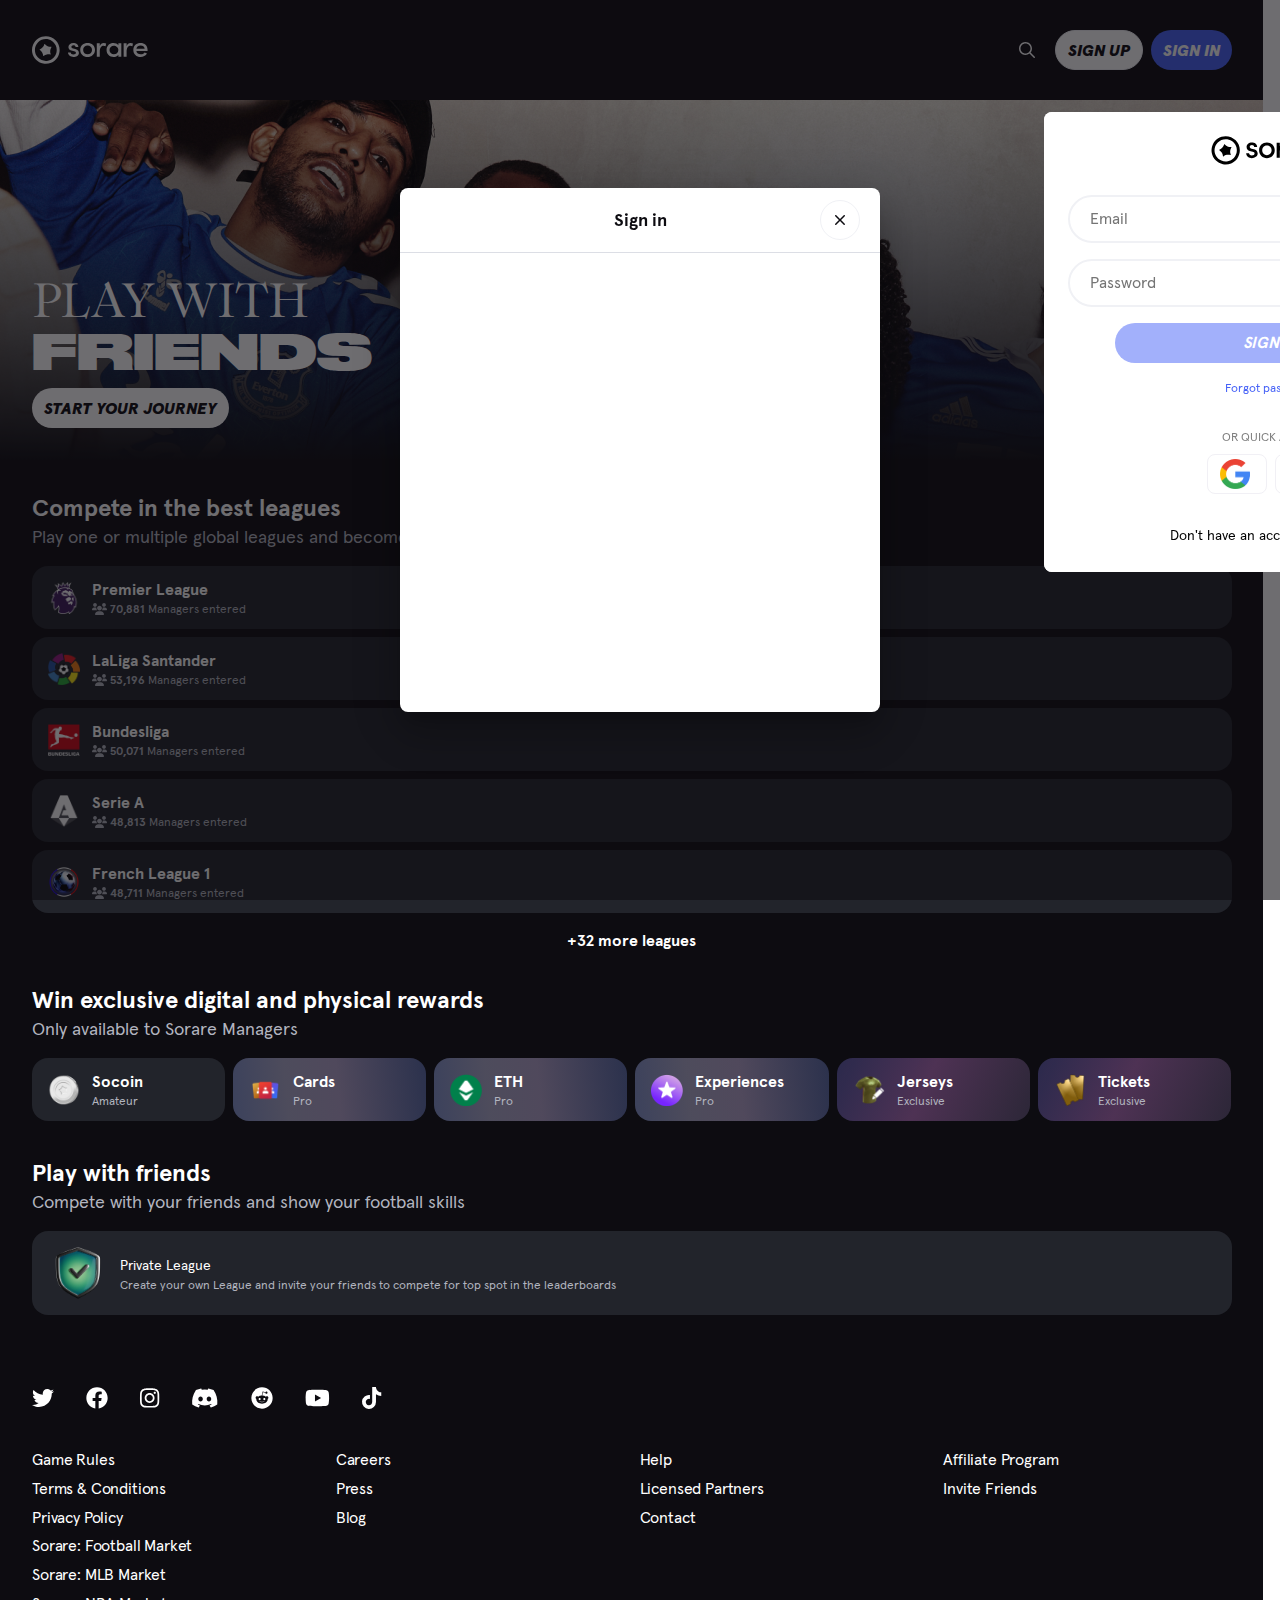
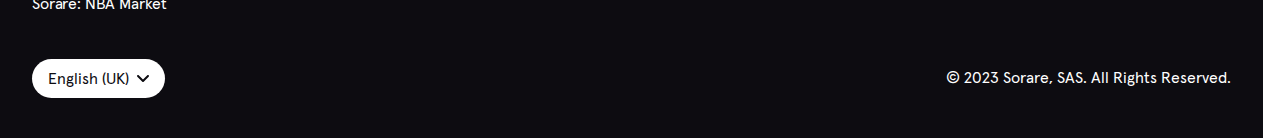
==== commit f6ea6b00: "Update index.html" ====
--- a/index.html
+++ b/index.html
@@ -13,5 +13,5 @@
 <link rel=stylesheet href=stylesheet_0.css>
 <style data-styled=active data-styled-version=5.3.6>.dXnlvB{font:var(--t-bold) var(--t-20)}@media (min-width:720px){.dXnlvB{font:var(--t-bold) var(--t-24)}}.eWvjBU{font:var(--t-bold) var(--t-18)}.gFSBHP{font:var(--t-18-26)}.jpHjbO{font:var(--t-16)}.bBKKOE{font-weight:var(--t-bold)}.fJiqzf{font:var(--t-14)}.eZJVrl{font:var(--t-12)}.fIEKVi{margin-bottom:0px}.dBVSlf{display:grid;--container-padding:var(--double-unit);grid-template-columns:1fr min(1200px,calc(100% - 2*var(--container-padding))) 1fr}.dBVSlf>*{grid-column:2/auto}.cthysb{position:sticky;top:0px;z-index:2;isolation:isolate;box-shadow:none;color:var(--c-neutral-100);background-color:var(--c-neutral-1000)}.aOAGO{width:28px}.pDHQu{display:none}@media (min-width:720px){.pDHQu{display:block}}.haJefL{display:flex;gap:var(--unit);-webkit-box-align:center;align-items:center}.iPLYpG{display:flex;height:100px;-webkit-box-pack:justify;justify-content:space-between;-webkit-box-align:center;align-items:center;padding:0 var(--unit)}@media (min-width:720px){.iPLYpG{padding:0px}}.hwzcIj{display:flex;gap:var(--unit)}.gOHlzV{display:flex;flex-direction:column-reverse}.jtjdIP{display:inline-flex}.jXfINx{position:fixed;z-index:1500;bottom:0px;left:0px;right:0px;margin:0px;background-color:var(--c-neutral-100);box-shadow:rgba(0,0,0,0.1) 0px 3px 12px;border-radius:12px 12px 0px 0px;pointer-events:none;opacity:0;transform:translateY(50%);visibility:hidden;transition:transform 0.15s ease 0s,opacity 0.15s ease 0s;overflow:auto}@media (min-width:960px){.jXfINx{overscroll-behavior:contain;border-radius:12px;transform:translateY(-5%);min-width:max-content}}.cyaydF{position:relative}.cyaydF::before{pointer-events:none;opacity:0}.huyICM{transition:color 0.15s ease 0s;position:relative;cursor:pointer;color:var(--c-neutral-100);padding:var(--unit);font-size:22px}.huyICM:hover.instagram,.huyICM:focus.instagram{color:var(--c-social-instagram)}.huyICM:hover.twitter,.huyICM:focus.twitter{color:var(--c-social-twitter)}.huyICM:hover.discord,.huyICM:focus.discord{color:var(--c-social-discord)}.huyICM:hover.reddit,.huyICM:focus.reddit{color:var(--c-social-reddit)}.huyICM:hover.youtube,.huyICM:focus.youtube{color:var(--c-social-youtube)}.huyICM:hover.facebook,.huyICM:focus.facebook{color:var(--c-social-facebook)}.huyICM:hover.tiktok,.huyICM:focus.tiktok{color:var(--c-social-tiktok)}.bUPDKE{color:var(--c-neutral-1000);display:block;padding:var(--unit) var(--double-unit)}.bUPDKE:not(:last-child){border-bottom:1px solid var(--c-neutral-300)}.fPeqMr{display:flex;gap:var(--double-unit);overflow:auto;max-width:100%;margin:0 calc(var(--unit)*-1)}.eEANfx{display:flex;gap:var(--unit);-webkit-box-align:center;align-items:center;cursor:pointer;border:none;padding:var(--unit) var(--double-unit);border-radius:2em;background:var(--c-neutral-100);color:var(--c-neutral-1000)}.eEANfx:focus{background:var(--c-neutral-300)}.bMelEf{display:flex;padding:var(--unit) var(--quadruple-unit) var(--unit) var(--double-unit);color:var(--c-neutral-600)}.bMelEf:hover,.bMelEf:focus,.bMelEf:focus-within,.bMelEf.selected{background:var(--c-neutral-300);cursor:pointer}.dpNYUS{display:block;padding:var(--half-unit)0;color:var(--c-neutral-600)}.dpNYUS:hover,.dpNYUS:focus{color:var(--c-neutral-100);text-decoration:underline}@media (min-width:720px){.dpNYUS{color:var(--c-neutral-100)}}.iLKdBR{display:grid;gap:var(--double-unit);-webkit-box-pack:justify;justify-content:space-between;width:100%;flex-flow:row wrap;padding:var(--triple-unit)0}@media (min-width:600px){.iLKdBR{grid-template-columns:repeat(2,1fr)}}@media (min-width:720px){.iLKdBR{grid-template-columns:repeat(4,1fr)}}.kABsvi{padding:var(--triple-unit) var(--double-unit);background:var(--c-neutral-1000);color:var(--c-neutral-100)}.ihzPIo{display:flex;align-items:flex-start;flex-direction:column;gap:var(--double-unit);padding:var(--double-unit)0}@media (min-width:600px){.ihzPIo{flex-direction:row;-webkit-box-pack:justify;justify-content:space-between;-webkit-box-align:center;align-items:center}}@media (min-width:600px){.kITPSa{text-align:right}}.iBdOob{margin-bottom:var(--double-unit)}.gXkyPN{position:relative;isolation:isolate;display:flex;-webkit-box-pack:center;justify-content:center;max-width:100%;overflow:hidden}.gXkyPN::after{position:absolute;content:"";inset:0px;background:linear-gradient(180deg,transparent,var(--c-static-neutral-1000))}.kQSjyH{position:absolute;bottom:var(--quadruple-unit);z-index:1;gap:var(--intermediate-unit);width:100%}.kvCzQD{position:relative;width:100%}.cAuARh{--minFont:32;--maxFont:48;--minWidth:320;--maxWidth:1200;line-height:1;position:absolute;bottom:0px;left:0px;color:var(--c-static-neutral-100);font-size:clamp(2rem,2vw + 1.5rem,3rem);font-weight:normal;text-transform:uppercase;font-family:Romie-Regular,serif}.cAuARh strong{display:block;font-family:DrukWide-Super,sans-serif;font-style:normal;font-weight:950}.jBWwNn{height:360px;object-fit:cover}.iMapHH{display:flex;flex-direction:column;gap:var(--quadruple-unit);background:var(--c-neutral-100);color:var(--c-neutral-1000);padding-bottom:var(--quadruple-unit)}.gDdYGJ{text-align:center}.hKbZty{display:flex;flex-direction:column;gap:var(--unit);margin-bottom:var(--double-unit)}.hdHxru{display:flex;-webkit-box-align:center;align-items:center;gap:var(--intermediate-unit);border-radius:var(--double-unit);background:var(--c-neutral-200);padding:var(--intermediate-unit) var(--double-unit)}.hdHxru,.hdHxru:hover{color:var(--c-neutral-1000)}.hdHxru[href]:hover{background:var(--c-neutral-300)}.hdHxru.pro{background:linear-gradient(84.1deg,rgba(128,148,255,0.2) 0%,rgba(217,199,255,0.2) 28.32%,rgba(228,184,255,0.2) 54.55%,rgba(45,66,178,0.2) 100%),rgb(43,45,51)}.hdHxru.exclusive{background:linear-gradient(113.54deg,rgba(77,65,217,0.19) 0%,rgba(255,105,249,0.2) 45.69%,rgba(85,48,107,0.2) 100%),rgb(34,36,43)}.jaLCsl{overflow:auto;scroll-snap-type:x mandatory;scroll-behavior:smooth;display:flex;gap:var(--unit);padding-bottom:var(--half-unit)}.jaLCsl>*{width:100%;min-width:max(180px,calc(100%/6 - var(--unit) + var(--unit)/6));scroll-snap-align:center}</style><link rel=modulepreload as=script crossorigin href=https://sorare.com/assets/index.6a7b9ab2.js><link rel=modulepreload as=script crossorigin href=https://sorare.com/assets/Provider.7a847f58.js><link rel=modulepreload as=script crossorigin href=https://sorare.com/assets/web3.0bcddd35.js><meta property=twitter:site content=@sorare data-react-helmet=true><meta property=og:url content=https://sorare.com/football data-react-helmet=true><link rel=modulepreload as=script crossorigin href=https://sorare.com/assets/Provider.f83865fe.js><link rel=modulepreload as=script crossorigin href=https://sorare.com/assets/index.a7242b53.js><link rel=modulepreload as=script crossorigin href=https://sorare.com/assets/main.ec8c87b1.js><link rel=modulepreload as=script crossorigin href=https://sorare.com/assets/Provider.026bbe2c.js><link rel=modulepreload as=script crossorigin href=https://sorare.com/assets/index.08e4188e.js><link rel=modulepreload as=script crossorigin href=https://sorare.com/assets/Ineligible.0cf409f0.js><link rel=modulepreload as=script crossorigin href=https://sorare.com/assets/index.235c4a6f.js><link rel=modulepreload as=script crossorigin href=https://sorare.com/assets/utils.aa33aa41.js><link rel=modulepreload as=script crossorigin href=https://sorare.com/assets/index.15e296e2.js><link rel=modulepreload as=script crossorigin href=https://sorare.com/assets/Clock.a57d9b32.js><link rel=modulepreload as=script crossorigin href=https://sorare.com/assets/index.08e80efa.js><link rel=modulepreload as=script crossorigin href=https://sorare.com/assets/index.93c5feef.js><link rel=modulepreload as=script crossorigin href=https://sorare.com/assets/index.215d1a27.js><link rel=modulepreload as=script crossorigin href=https://sorare.com/assets/wallet.6032e06e.js><link rel=modulepreload as=script crossorigin href=https://sorare.com/assets/AppRouter.bf4710dc.js><link rel=modulepreload as=script crossorigin href=https://sorare.com/assets/index.707b7c8f.js><link rel=modulepreload as=script crossorigin href=https://sorare.com/assets/index.8bad3170.js><link rel=modulepreload as=script crossorigin href=https://sorare.com/assets/index.0eca3e09.js><link rel=modulepreload as=script crossorigin href=https://sorare.com/assets/index.3cab5f94.js><link rel=modulepreload as=script crossorigin href=https://sorare.com/assets/index.74010ca9.js><link rel=modulepreload as=script crossorigin href=https://sorare.com/assets/index.bd9cbbaf.js><link rel=modulepreload as=script crossorigin href=https://sorare.com/assets/index.6c603e8c.js><link rel=modulepreload as=script crossorigin href=https://sorare.com/assets/ChevronRightBold.ccf14c27.js><link rel=modulepreload as=script crossorigin href=https://sorare.com/assets/index.de0d0489.js><link rel=modulepreload as=script crossorigin href=https://sorare.com/assets/index.775ba094.js><link rel=modulepreload as=script crossorigin href=https://sorare.com/assets/index.0743ce54.js><link rel=modulepreload as=script crossorigin href=https://sorare.com/assets/index.7a154b12.js><link rel=modulepreload as=script crossorigin href=https://sorare.com/assets/index.908307d8.js><link rel=modulepreload as=script crossorigin href=https://sorare.com/assets/index.682d29e0.js><link rel=modulepreload as=script crossorigin href=https://sorare.com/assets/index.0b47e2bb.js><link rel=modulepreload as=script crossorigin href=https://sorare.com/assets/index.23a8fe81.js><link rel=stylesheet href=stylesheet_1.css><link rel=modulepreload as=script crossorigin href=https://sorare.com/assets/ResizeObserver.es.7cac91f8.js><link rel=modulepreload as=script crossorigin href=https://sorare.com/assets/index.4e428aa0.js><link rel=modulepreload as=script crossorigin href=https://sorare.com/assets/index.4039611e.js><link rel=modulepreload as=script crossorigin href=https://sorare.com/assets/private-league.5152092e.js><meta name=description content="Collect, play and win officially licensed digital Cards featuring the world’s best Football players from the best leagues including the Premier League, LaLiga Santander and much more!" data-react-helmet=true><meta property=og:title content="The free-to-play NFT Fantasy Football Game - Sorare: Football" data-react-helmet=true><meta property=og:description content="Collect, play and win officially licensed digital Cards featuring the world’s best Football players from the best leagues including the Premier League, LaLiga Santander and much more!" data-react-helmet=true><link rel=icon type=image/png sizes=32x32 href="[data-uri]" src="[data-uri]"><style>.sf-hidden{display:none!important}</style><link rel=canonical href=https://sorare.com/football><meta http-equiv=content-security-policy content="default-src 'none'; font-src 'self' data: blob:; img-src 'self' data: blob:; style-src 'self' 'unsafe-inline' data: blob:; frame-src 'self' data: blob:; media-src 'self' data: blob:; script-src 'self' 'unsafe-inline' data: blob:; object-src 'self' data: blob:;"><style>img[src="data:,"],source[src="data:,"]{display:none!important}</style></head>
 <body style=padding-right:17px;overflow:hidden>
- <div id=root aria-hidden=true><div><div><div class="grecaptcha-badge sf-hidden" data-style=bottomright style="width:256px;height:60px;display:block;transition:right 0.3s ease 0s;position:fixed;bottom:14px;right:-186px;box-shadow:gray 0px 0px 5px;border-radius:2px;overflow:hidden"></div><iframe style=display:none></iframe></div></div><svg aria-hidden=true style=position:absolute;display:block;height:0px;width:0px><lineargradient id=svg-limited-gradient x1=1 x2=0.6 y1=1 y2=0><stop offset=0 stop-color=#ae5e13></stop><stop offset=1 stop-color=#dfad46></stop></lineargradient><lineargradient id=svg-mix-gradient x1=1 x2=0.6 y1=1 y2=0><stop offset=0 stop-color=#391885></stop><stop offset=1 stop-color=#c43ba9></stop></lineargradient><lineargradient id=svg-rare-gradient x1=1 x2=0.6 y1=1 y2=0><stop offset=0 stop-color=#c22342></stop><stop offset=1 stop-color=#f2412d></stop></lineargradient><lineargradient id=svg-super_rare-gradient x1=1 x2=0.6 y1=1 y2=0><stop offset=0 stop-color=#366bf2></stop><stop offset=1 stop-color=#6b49db></stop></lineargradient><lineargradient id=svg-unique-gradient x1=1 x2=0.6 y1=1 y2=0><stop offset=0 stop-color=#171717></stop><stop offset=1 stop-color=#4D4B49></stop></lineargradient><lineargradient id=svg-rookie-gradient x1=1 x2=0.6 y1=1 y2=0><stop offset=0 stop-color=#0d0c11></stop></lineargradient><lineargradient id=svg-academy-gradient x1=1 x2=0.6 y1=1 y2=0><stop offset=0 stop-color=#0840d1></stop><stop offset=1 stop-color=#00a3ff></stop></lineargradient><lineargradient id=svg-rewards-1st-gradient x1=1 x2=0.6 y1=1 y2=0><stop offset=0 stop-color=#FFC931></stop><stop offset=1 stop-color=#FC7D22></stop></lineargradient><lineargradient id=svg-rewards-2nd-gradient x1=1 x2=0.6 y1=1 y2=0><stop offset=0 stop-color=#FFFFFF></stop><stop offset=1 stop-color=#C0C0C0></stop></lineargradient><lineargradient id=svg-rewards-3rd-gradient x1=1 x2=0.6 y1=1 y2=0><stop offset=0 stop-color=#EBA278></stop><stop offset=1 stop-color=#DCA883></stop></lineargradient><lineargradient id=svg-special-reward-gradient gradientTransform=rotate(100)><stop offset=0.01 stop-color=var(--c-static-reward-200)></stop><stop offset=1 stop-color=var(--c-static-reward-900)></stop></lineargradient></svg><div><section class=jss35><header class="sc-fWQKxP cthysb sc-caPbAK gOHlzV light-theme"><div id=substicky-bar-portal></div><div class="sc-jRwbcX dBVSlf"><div class="sc-dUipGc iPLYpG"><a title=Sorare class="sc-eDZJfc haJefL" href=https://sorare.com/><svg width=34 height=34 viewBox="0 0 34 34" fill=none class="sc-EJAja aOAGO" xmlns=http://www.w3.org/2000/svg><path d="M15.4971 9.78677C16.4213 10.9386 17.6117 11.8484 18.9657 12.4378C20.3198 13.0271 21.7969 13.2784 23.2697 13.1699C23.329 13.1633 23.389 13.1738 23.4426 13.2001C23.4961 13.2264 23.5411 13.2674 23.5722 13.3184C23.6033 13.3694 23.6192 13.4281 23.618 13.4878C23.6169 13.5475 23.5987 13.6056 23.5657 13.6553C22.7562 14.8906 22.2592 16.3042 22.1174 17.7742C21.9756 19.2443 22.1933 20.7268 22.7517 22.094C22.7736 22.1481 22.7799 22.2073 22.7699 22.2648C22.76 22.3224 22.7343 22.376 22.6955 22.4197C22.6567 22.4634 22.6065 22.4954 22.5505 22.5121C22.4946 22.5288 22.4352 22.5296 22.3788 22.5143C20.9522 22.1245 19.452 22.0879 18.0081 22.4077C16.5642 22.7274 15.2199 23.3938 14.0912 24.3494C14.0461 24.3867 13.9915 24.4107 13.9336 24.4189C13.8757 24.4271 13.8167 24.4192 13.7631 24.3959C13.7095 24.3726 13.6634 24.3349 13.6298 24.287C13.5963 24.2391 13.5767 24.1828 13.5732 24.1245C13.5018 22.6499 13.073 21.2148 12.3238 19.9428C11.5746 18.6707 10.5274 17.5999 9.27239 16.8224C9.22294 16.7912 9.18312 16.7468 9.15734 16.6943C9.13157 16.6418 9.1209 16.5831 9.12642 16.5249C9.13193 16.4666 9.15338 16.411 9.18856 16.3643C9.22374 16.3176 9.27128 16.2815 9.32572 16.26C10.7078 15.7374 11.942 14.8863 12.9218 13.7802C13.9016 12.6741 14.5975 11.3462 14.9495 9.91108C14.9633 9.85443 14.9926 9.80276 15.0342 9.76186C15.0758 9.72096 15.1279 9.69245 15.1848 9.67954C15.2417 9.66663 15.301 9.66983 15.3562 9.68877C15.4114 9.70771 15.4602 9.74165 15.4971 9.78677Z" fill=white></path><path d="M16.7825 3.76927C19.3993 3.76927 21.9573 4.54524 24.1331 5.99905C26.3089 7.45286 28.0047 9.51921 29.0061 11.9368C30.0075 14.3544 30.2696 17.0146 29.759 19.5811C29.2485 22.1476 27.9883 24.5051 26.138 26.3555C24.2876 28.2058 21.9302 29.4659 19.3637 29.9764C16.7972 30.487 14.1369 30.2249 11.7193 29.2235C9.30175 28.2221 7.23546 26.5263 5.78165 24.3505C4.32784 22.1748 3.55176 19.6168 3.55176 17C3.55568 13.4922 4.95088 10.1292 7.43127 7.64877C9.91165 5.16839 13.2747 3.77319 16.7825 3.76927ZM16.7825 0.217407C13.4632 0.217407 10.2185 1.20169 7.45858 3.04578C4.6987 4.88988 2.54774 7.51094 1.27751 10.5776C0.00727314 13.6442 -0.32508 17.0186 0.322479 20.2741C0.970038 23.5296 2.56842 26.5199 4.91551 28.867C7.26259 31.2141 10.2529 32.8125 13.5084 33.4601C16.7639 34.1076 20.1383 33.7753 23.2049 32.505C26.2716 31.2348 28.8927 29.0837 30.7368 26.3239C32.5808 23.564 33.5651 20.3192 33.5651 17C33.5651 12.549 31.7969 8.28025 28.6495 5.13291C25.5022 1.98557 21.2335 0.217407 16.7825 0.217407Z" fill=white></path></svg><svg width=80 height=14 viewBox="0 0 80 14" fill=none xmlns=http://www.w3.org/2000/svg class="sc-jWgTtR pDHQu"><path d="M0 9.58971H2.73602C2.73602 10.6535 3.72032 11.5585 5.32189 11.5585C6.94014 11.5585 7.94112 10.844 7.94112 9.84373C7.94112 8.95462 7.19038 8.49419 6.13935 8.27191L4.23749 7.84324C1.61825 7.19228 0.417076 5.90624 0.417076 3.92162C0.417076 1.74647 2.48577 0 5.4053 0C7.80766 0 10.3935 1.20665 10.3935 4.001H7.57409C7.57409 3.03251 6.52306 2.36568 5.47203 2.36568C4.23749 2.36568 3.40334 3.08014 3.40334 4.001C3.40334 4.82661 4.22081 5.28704 5.08832 5.49344L7.22375 5.98563C10.2434 6.70009 10.894 8.47832 10.894 9.90725C10.894 12.4476 8.24141 13.94 5.35525 13.94C2.73602 13.94 0.0500491 12.3682 0 9.58971ZM12.212 6.92237C12.212 2.68321 15.5819 0 19.5859 0C23.5898 0 26.9764 2.68321 26.9764 6.92237C26.9764 11.1615 23.5731 13.94 19.5692 13.94C15.5653 13.94 12.212 11.1615 12.212 6.92237ZM24.0235 6.92237C24.0235 4.3503 21.9715 2.6197 19.5692 2.6197C17.1668 2.6197 15.1482 4.33442 15.1482 6.92237C15.1482 9.52619 17.1668 11.2727 19.5692 11.2727C21.9715 11.2727 24.0235 9.52619 24.0235 6.92237ZM38.1207 0.492188L37.6035 3.15952C36.9529 2.87374 36.2522 2.71497 35.5348 2.69909C32.9823 2.69909 31.7811 5.23941 31.7811 8.85936V13.6701H28.7949V0.301667H31.7811V3.30242C32.4985 0.952622 33.9166 0.015878 35.7183 0.015878C36.6693 9.65297e-07 37.6702 0.222279 38.1207 0.492188ZM53.3189 0.285789V13.6542H50.366V11.6537C49.4318 13.1779 47.4131 13.94 45.528 13.94C41.7075 13.94 38.5545 11.1933 38.5545 6.95412C38.5545 2.68321 41.7075 0 45.4946 0C47.4799 0 49.4318 0.74622 50.366 2.25453V0.269911H53.3189V0.285789ZM50.3493 6.92237C50.3493 4.23916 48.0304 2.65146 45.8616 2.65146C43.4593 2.65146 41.5073 4.39793 41.5073 6.92237C41.5073 9.41506 43.4593 11.2727 45.8616 11.2727C48.2473 11.2727 50.3493 9.62146 50.3493 6.92237ZM64.947 0.492188L64.4298 3.15952C63.7792 2.87374 63.0785 2.71497 62.3611 2.69909C59.8086 2.69909 58.6074 5.23941 58.6074 8.85936V13.6701H55.6379V0.301667H58.6241V3.30242C59.3415 0.952622 60.7595 0.015878 62.5613 0.015878C63.4956 9.65297e-07 64.4965 0.222279 64.947 0.492188ZM79.5446 8.09726H68.3503C68.734 10.2724 70.419 11.3362 72.7046 11.3362C74.3228 11.3362 75.8577 10.6852 76.6418 9.44681L78.9941 10.5582C77.7596 12.7969 75.2404 13.94 72.5544 13.94C68.5005 13.94 65.314 11.1615 65.314 6.92237C65.314 2.68321 68.5672 0 72.5544 0C76.5417 0 79.5947 2.68322 79.5947 6.89062C79.5947 7.27167 79.5613 7.66859 79.5446 8.09726ZM76.6585 5.84273C76.3915 3.74697 74.7566 2.60383 72.6045 2.60383C70.4524 2.60383 68.8174 3.63583 68.4004 5.84273H76.6585Z" fill=white></path></svg></a><div class="sc-hsWlPz hwzcIj"><button class="MuiButtonBase-root-510 MuiButton-root-483 jss480 jss475 jss478 jss473 forceNoBackground medium MuiButton-text-485" tabindex=0 type=button><span class="MuiButton-label-484 jss482 jss476 jss479 jss474"><svg aria-hidden=true focusable=false data-prefix=far data-icon=magnifying-glass class="svg-inline--fa fa-magnifying-glass" role=img xmlns=http://www.w3.org/2000/svg viewBox="0 0 512 512"><path fill=currentColor d="M504.1 471l-134-134C399.1 301.5 415.1 256.8 415.1 208c0-114.9-93.13-208-208-208S-.0002 93.13-.0002 208S93.12 416 207.1 416c48.79 0 93.55-16.91 129-45.04l134 134C475.7 509.7 481.9 512 488 512s12.28-2.344 16.97-7.031C514.3 495.6 514.3 480.4 504.1 471zM48 208c0-88.22 71.78-160 160-160s160 71.78 160 160s-71.78 160-160 160S48 296.2 48 208z"></path></svg></span><span class=MuiTouchRipple-root-511></span></button><button class="MuiButtonBase-root-510 MuiButton-root-483 jss480 white medium uppercase rounded MuiButton-text-485" tabindex=0 type=button><span class="MuiButton-label-484 jss482">Sign Up</span><span class=MuiTouchRipple-root-511></span></button><button class="MuiButtonBase-root-510 MuiButton-root-483 jss480 blue medium uppercase rounded MuiButton-text-485" tabindex=0 type=button><span class="MuiButton-label-484 jss482">Sign in</span><span class=MuiTouchRipple-root-511></span></button></div></div></div></header><div class="jss36 dark"><section><section class="sc-cgFNHA iMapHH dark-theme"><section class="sc-gVnjqf gXkyPN XXsnipcss_extracted_selector_selectionXX snipcss0-0-0-1 tether-target-attached-top tether-element-attached-top tether-element-attached-center tether-target-attached-center"><picture class="sc-jgyNOb jBWwNn" style=opacity:1><img src=images/11.jpg alt srcset sizes></picture><div class="sc-jRwbcX sc-cVLQNM dBVSlf kQSjyH snipcss0-1-1-9"><div class="sc-ktaQEB kvCzQD snipcss0-2-9-10"><h1 class="sc-bJjNXm cAuARh" style=opacity:1;transform:none>Play with <strong>friends</strong></h1></div><div class=snipcss0-2-9-13><a class="MuiButtonBase-root MuiButton-root jss137 black medium uppercase rounded MuiButton-text snipcss0-3-13-14" tabindex=0 role=button aria-disabled=false href=https://sorare.com/football/onboarding><span class="MuiButton-label jss139 snipcss0-4-14-15">Start your journey</span><span class="MuiTouchRipple-root snipcss0-4-14-16"></span></a></div></div></section><section class="sc-jRwbcX dBVSlf"><header class="sc-kNtSYm iBdOob"><h3 class="sc-dkrFOg dXnlvB">Compete in the best leagues</h3><p color=var(--c-neutral-600) class="sc-gKPRtg gFSBHP" style=color:var(--c-neutral-600)>Play one or multiple global leagues and become the best Sorare: Football General Manager</p></header><div class="sc-kPOpbv hKbZty"><a class="sc-hYzpey hdHxru" href=https://sorare.com/football/draft/3-7-mar-2023-first_division-england-division-1><img src=images/12.png alt width=32 height=32><div><p class="sc-pyfCe bBKKOE">Premier League<p color=var(--c-neutral-600) class="sc-kDvujY sc-dMUtCB eZJVrl kvhTSH" style=color:var(--c-neutral-600)><b><svg aria-hidden=true focusable=false data-prefix=fas data-icon=users class="svg-inline--fa fa-users" role=img xmlns=http://www.w3.org/2000/svg viewBox="0 0 640 512"><path fill=currentColor d="M319.9 320c57.41 0 103.1-46.56 103.1-104c0-57.44-46.54-104-103.1-104c-57.41 0-103.1 46.56-103.1 104C215.9 273.4 262.5 320 319.9 320zM369.9 352H270.1C191.6 352 128 411.7 128 485.3C128 500.1 140.7 512 156.4 512h327.2C499.3 512 512 500.1 512 485.3C512 411.7 448.4 352 369.9 352zM512 160c44.18 0 80-35.82 80-80S556.2 0 512 0c-44.18 0-80 35.82-80 80S467.8 160 512 160zM183.9 216c0-5.449 .9824-10.63 1.609-15.91C174.6 194.1 162.6 192 149.9 192H88.08C39.44 192 0 233.8 0 285.3C0 295.6 7.887 304 17.62 304h199.5C196.7 280.2 183.9 249.7 183.9 216zM128 160c44.18 0 80-35.82 80-80S172.2 0 128 0C83.82 0 48 35.82 48 80S83.82 160 128 160zM551.9 192h-61.84c-12.8 0-24.88 3.037-35.86 8.24C454.8 205.5 455.8 210.6 455.8 216c0 33.71-12.78 64.21-33.16 88h199.7C632.1 304 640 295.6 640 285.3C640 233.8 600.6 192 551.9 192z"></path></svg> 70,881</b> Managers entered</p></div></a><a class="sc-hYzpey hdHxru" href=https://sorare.com/football/draft/3-7-mar-2023-first_division-spain-division-1><img src=images/13.png alt width=32 height=32><div><p class="sc-pyfCe bBKKOE">LaLiga Santander<p color=var(--c-neutral-600) class="sc-kDvujY sc-dMUtCB eZJVrl kvhTSH" style=color:var(--c-neutral-600)><b><svg aria-hidden=true focusable=false data-prefix=fas data-icon=users class="svg-inline--fa fa-users" role=img xmlns=http://www.w3.org/2000/svg viewBox="0 0 640 512"><path fill=currentColor d="M319.9 320c57.41 0 103.1-46.56 103.1-104c0-57.44-46.54-104-103.1-104c-57.41 0-103.1 46.56-103.1 104C215.9 273.4 262.5 320 319.9 320zM369.9 352H270.1C191.6 352 128 411.7 128 485.3C128 500.1 140.7 512 156.4 512h327.2C499.3 512 512 500.1 512 485.3C512 411.7 448.4 352 369.9 352zM512 160c44.18 0 80-35.82 80-80S556.2 0 512 0c-44.18 0-80 35.82-80 80S467.8 160 512 160zM183.9 216c0-5.449 .9824-10.63 1.609-15.91C174.6 194.1 162.6 192 149.9 192H88.08C39.44 192 0 233.8 0 285.3C0 295.6 7.887 304 17.62 304h199.5C196.7 280.2 183.9 249.7 183.9 216zM128 160c44.18 0 80-35.82 80-80S172.2 0 128 0C83.82 0 48 35.82 48 80S83.82 160 128 160zM551.9 192h-61.84c-12.8 0-24.88 3.037-35.86 8.24C454.8 205.5 455.8 210.6 455.8 216c0 33.71-12.78 64.21-33.16 88h199.7C632.1 304 640 295.6 640 285.3C640 233.8 600.6 192 551.9 192z"></path></svg> 53,196</b> Managers entered</p></div></a><a class="sc-hYzpey hdHxru" href=https://sorare.com/football/draft/3-7-mar-2023-first_division-germany-division-1><img src=images/14.png alt width=32 height=32><div><p class="sc-pyfCe bBKKOE">Bundesliga<p color=var(--c-neutral-600) class="sc-kDvujY sc-dMUtCB eZJVrl kvhTSH" style=color:var(--c-neutral-600)><b><svg aria-hidden=true focusable=false data-prefix=fas data-icon=users class="svg-inline--fa fa-users" role=img xmlns=http://www.w3.org/2000/svg viewBox="0 0 640 512"><path fill=currentColor d="M319.9 320c57.41 0 103.1-46.56 103.1-104c0-57.44-46.54-104-103.1-104c-57.41 0-103.1 46.56-103.1 104C215.9 273.4 262.5 320 319.9 320zM369.9 352H270.1C191.6 352 128 411.7 128 485.3C128 500.1 140.7 512 156.4 512h327.2C499.3 512 512 500.1 512 485.3C512 411.7 448.4 352 369.9 352zM512 160c44.18 0 80-35.82 80-80S556.2 0 512 0c-44.18 0-80 35.82-80 80S467.8 160 512 160zM183.9 216c0-5.449 .9824-10.63 1.609-15.91C174.6 194.1 162.6 192 149.9 192H88.08C39.44 192 0 233.8 0 285.3C0 295.6 7.887 304 17.62 304h199.5C196.7 280.2 183.9 249.7 183.9 216zM128 160c44.18 0 80-35.82 80-80S172.2 0 128 0C83.82 0 48 35.82 48 80S83.82 160 128 160zM551.9 192h-61.84c-12.8 0-24.88 3.037-35.86 8.24C454.8 205.5 455.8 210.6 455.8 216c0 33.71-12.78 64.21-33.16 88h199.7C632.1 304 640 295.6 640 285.3C640 233.8 600.6 192 551.9 192z"></path></svg> 50,071</b> Managers entered</p></div></a><a class="sc-hYzpey hdHxru" href=https://sorare.com/football/draft/3-7-mar-2023-first_division-italy-division-1><img src=images/15.png alt width=32 height=32><div><p class="sc-pyfCe bBKKOE">Serie A<p color=var(--c-neutral-600) class="sc-kDvujY sc-dMUtCB eZJVrl kvhTSH" style=color:var(--c-neutral-600)><b><svg aria-hidden=true focusable=false data-prefix=fas data-icon=users class="svg-inline--fa fa-users" role=img xmlns=http://www.w3.org/2000/svg viewBox="0 0 640 512"><path fill=currentColor d="M319.9 320c57.41 0 103.1-46.56 103.1-104c0-57.44-46.54-104-103.1-104c-57.41 0-103.1 46.56-103.1 104C215.9 273.4 262.5 320 319.9 320zM369.9 352H270.1C191.6 352 128 411.7 128 485.3C128 500.1 140.7 512 156.4 512h327.2C499.3 512 512 500.1 512 485.3C512 411.7 448.4 352 369.9 352zM512 160c44.18 0 80-35.82 80-80S556.2 0 512 0c-44.18 0-80 35.82-80 80S467.8 160 512 160zM183.9 216c0-5.449 .9824-10.63 1.609-15.91C174.6 194.1 162.6 192 149.9 192H88.08C39.44 192 0 233.8 0 285.3C0 295.6 7.887 304 17.62 304h199.5C196.7 280.2 183.9 249.7 183.9 216zM128 160c44.18 0 80-35.82 80-80S172.2 0 128 0C83.82 0 48 35.82 48 80S83.82 160 128 160zM551.9 192h-61.84c-12.8 0-24.88 3.037-35.86 8.24C454.8 205.5 455.8 210.6 455.8 216c0 33.71-12.78 64.21-33.16 88h199.7C632.1 304 640 295.6 640 285.3C640 233.8 600.6 192 551.9 192z"></path></svg> 48,813</b> Managers entered</p></div></a><a class="sc-hYzpey hdHxru" href=https://sorare.com/football/draft/3-7-mar-2023-first_division-france-division-1><img src=images/16.png alt width=32 height=32><div><p class="sc-pyfCe bBKKOE">French League 1<p color=var(--c-neutral-600) class="sc-kDvujY sc-dMUtCB eZJVrl kvhTSH" style=color:var(--c-neutral-600)><b><svg aria-hidden=true focusable=false data-prefix=fas data-icon=users class="svg-inline--fa fa-users" role=img xmlns=http://www.w3.org/2000/svg viewBox="0 0 640 512"><path fill=currentColor d="M319.9 320c57.41 0 103.1-46.56 103.1-104c0-57.44-46.54-104-103.1-104c-57.41 0-103.1 46.56-103.1 104C215.9 273.4 262.5 320 319.9 320zM369.9 352H270.1C191.6 352 128 411.7 128 485.3C128 500.1 140.7 512 156.4 512h327.2C499.3 512 512 500.1 512 485.3C512 411.7 448.4 352 369.9 352zM512 160c44.18 0 80-35.82 80-80S556.2 0 512 0c-44.18 0-80 35.82-80 80S467.8 160 512 160zM183.9 216c0-5.449 .9824-10.63 1.609-15.91C174.6 194.1 162.6 192 149.9 192H88.08C39.44 192 0 233.8 0 285.3C0 295.6 7.887 304 17.62 304h199.5C196.7 280.2 183.9 249.7 183.9 216zM128 160c44.18 0 80-35.82 80-80S172.2 0 128 0C83.82 0 48 35.82 48 80S83.82 160 128 160zM551.9 192h-61.84c-12.8 0-24.88 3.037-35.86 8.24C454.8 205.5 455.8 210.6 455.8 216c0 33.71-12.78 64.21-33.16 88h199.7C632.1 304 640 295.6 640 285.3C640 233.8 600.6 192 551.9 192z"></path></svg> 48,711</b> Managers entered</p></div></a></div><footer class="sc-jDUNyp gDdYGJ"><a href=https://sorare.com/football/onboarding><p color=var(--c-neutral-1000) class="sc-pyfCe bBKKOE" style=color:var(--c-neutral-1000)>+32 more leagues</p></a></footer></section><section class="sc-jRwbcX dBVSlf"><header class="sc-kNtSYm iBdOob"><h3 class="sc-dkrFOg dXnlvB">Win exclusive digital and physical rewards</h3><p color=var(--c-neutral-600) class="sc-gKPRtg gFSBHP" style=color:var(--c-neutral-600)>Only available to Sorare Managers</p></header><section class="sc-VFtFE jaLCsl"><article class="sc-hYzpey hdHxru amateur"><img src=images/17.png alt width=32 height=32><div><p class="sc-pyfCe bBKKOE">Socoin<p color=var(--c-neutral-600) class="sc-kDvujY sc-dMUtCB eZJVrl kvhTSH" style=color:var(--c-neutral-600)>Amateur</p></div></article><article class="sc-hYzpey hdHxru pro"><img src="[data-uri]" alt width=32 height=32><div><p class="sc-pyfCe bBKKOE">Cards<p color=var(--c-neutral-600) class="sc-kDvujY sc-dMUtCB eZJVrl kvhTSH" style=color:var(--c-neutral-600)>Pro</p></div></article><article class="sc-hYzpey hdHxru pro"><img src="[data-uri]" alt width=32 height=32><div><p class="sc-pyfCe bBKKOE">ETH<p color=var(--c-neutral-600) class="sc-kDvujY sc-dMUtCB eZJVrl kvhTSH" style=color:var(--c-neutral-600)>Pro</p></div></article><article class="sc-hYzpey hdHxru pro"><img src=images/18.png alt width=32 height=32><div><p class="sc-pyfCe bBKKOE">Experiences<p color=var(--c-neutral-600) class="sc-kDvujY sc-dMUtCB eZJVrl kvhTSH" style=color:var(--c-neutral-600)>Pro</p></div></article><article class="sc-hYzpey hdHxru exclusive"><img src=images/19.png alt width=32 height=32><div><p class="sc-pyfCe bBKKOE">Jerseys<p color=var(--c-neutral-600) class="sc-kDvujY sc-dMUtCB eZJVrl kvhTSH" style=color:var(--c-neutral-600)>Exclusive</p></div></article><article class="sc-hYzpey hdHxru exclusive"><img src=images/20.png alt width=32 height=32><div><p class="sc-pyfCe bBKKOE">Tickets<p color=var(--c-neutral-600) class="sc-kDvujY sc-dMUtCB eZJVrl kvhTSH" style=color:var(--c-neutral-600)>Exclusive</p></div></article></section></section><section class="sc-jRwbcX dBVSlf"><header class="sc-kNtSYm iBdOob"><h3 class="sc-dkrFOg dXnlvB">Play with friends</h3><p color=var(--c-neutral-600) class="sc-gKPRtg gFSBHP" style=color:var(--c-neutral-600)>Compete with your friends and show your football skills</p></header><section class="sc-VFtFE jaLCsl"><article class="sc-hYzpey hdHxru"><img src=images/21.png alt width=60 height=60><div><p class="sc-pyfCe fJiqzf">Private League<p color=var(--c-neutral-600) class="sc-kDvujY sc-dMUtCB eZJVrl kvhTSH" style=color:var(--c-neutral-600)>Create your own League and invite your friends to compete for top spot in the leaderboards</p></div></article></section></section></section></section></div><footer class="sc-jRwbcX sc-kSGOQU dBVSlf kABsvi light-theme"><div class="sc-fmPOXC fPeqMr"><div class="sc-hjjlnc jtjdIP"><button type=button class="sc-gzrROc huyICM sc-fIhvWL cyaydF twitter triggerOnHover"><svg aria-hidden=true focusable=false data-prefix=fab data-icon=twitter class="svg-inline--fa fa-twitter" role=img xmlns=http://www.w3.org/2000/svg viewBox="0 0 512 512"><path fill=currentColor d="M459.4 151.7c.325 4.548 .325 9.097 .325 13.65 0 138.7-105.6 298.6-298.6 298.6-59.45 0-114.7-17.22-161.1-47.11 8.447 .974 16.57 1.299 25.34 1.299 49.06 0 94.21-16.57 130.3-44.83-46.13-.975-84.79-31.19-98.11-72.77 6.498 .974 12.99 1.624 19.82 1.624 9.421 0 18.84-1.3 27.61-3.573-48.08-9.747-84.14-51.98-84.14-102.1v-1.299c13.97 7.797 30.21 12.67 47.43 13.32-28.26-18.84-46.78-51.01-46.78-87.39 0-19.49 5.197-37.36 14.29-52.95 51.65 63.67 129.3 105.3 216.4 109.8-1.624-7.797-2.599-15.92-2.599-24.04 0-57.83 46.78-104.9 104.9-104.9 30.21 0 57.5 12.67 76.67 33.14 23.72-4.548 46.46-13.32 66.6-25.34-7.798 24.37-24.37 44.83-46.13 57.83 21.12-2.273 41.58-8.122 60.43-16.24-14.29 20.79-32.16 39.31-52.63 54.25z"></path></svg></button></div><div class="sc-hjjlnc jtjdIP"><button type=button class="sc-gzrROc huyICM sc-fIhvWL cyaydF facebook triggerOnHover"><svg aria-hidden=true focusable=false data-prefix=fab data-icon=facebook class="svg-inline--fa fa-facebook" role=img xmlns=http://www.w3.org/2000/svg viewBox="0 0 512 512"><path fill=currentColor d="M504 256C504 119 393 8 256 8S8 119 8 256c0 123.8 90.69 226.4 209.3 245V327.7h-63V256h63v-54.64c0-62.15 37-96.48 93.67-96.48 27.14 0 55.52 4.84 55.52 4.84v61h-31.28c-30.8 0-40.41 19.12-40.41 38.73V256h68.78l-11 71.69h-57.78V501C413.3 482.4 504 379.8 504 256z"></path></svg></button></div><div class="sc-hjjlnc jtjdIP"><button type=button class="sc-gzrROc huyICM sc-fIhvWL cyaydF instagram triggerOnHover"><svg aria-hidden=true focusable=false data-prefix=fab data-icon=instagram class="svg-inline--fa fa-instagram" role=img xmlns=http://www.w3.org/2000/svg viewBox="0 0 448 512"><path fill=currentColor d="M224.1 141c-63.6 0-114.9 51.3-114.9 114.9s51.3 114.9 114.9 114.9S339 319.5 339 255.9 287.7 141 224.1 141zm0 189.6c-41.1 0-74.7-33.5-74.7-74.7s33.5-74.7 74.7-74.7 74.7 33.5 74.7 74.7-33.6 74.7-74.7 74.7zm146.4-194.3c0 14.9-12 26.8-26.8 26.8-14.9 0-26.8-12-26.8-26.8s12-26.8 26.8-26.8 26.8 12 26.8 26.8zm76.1 27.2c-1.7-35.9-9.9-67.7-36.2-93.9-26.2-26.2-58-34.4-93.9-36.2-37-2.1-147.9-2.1-184.9 0-35.8 1.7-67.6 9.9-93.9 36.1s-34.4 58-36.2 93.9c-2.1 37-2.1 147.9 0 184.9 1.7 35.9 9.9 67.7 36.2 93.9s58 34.4 93.9 36.2c37 2.1 147.9 2.1 184.9 0 35.9-1.7 67.7-9.9 93.9-36.2 26.2-26.2 34.4-58 36.2-93.9 2.1-37 2.1-147.8 0-184.8zM398.8 388c-7.8 19.6-22.9 34.7-42.6 42.6-29.5 11.7-99.5 9-132.1 9s-102.7 2.6-132.1-9c-19.6-7.8-34.7-22.9-42.6-42.6-11.7-29.5-9-99.5-9-132.1s-2.6-102.7 9-132.1c7.8-19.6 22.9-34.7 42.6-42.6 29.5-11.7 99.5-9 132.1-9s102.7-2.6 132.1 9c19.6 7.8 34.7 22.9 42.6 42.6 11.7 29.5 9 99.5 9 132.1s2.7 102.7-9 132.1z"></path></svg></button></div><div class="sc-hjjlnc jtjdIP"><button type=button class="sc-gzrROc huyICM sc-fIhvWL cyaydF discord triggerOnHover"><svg aria-hidden=true focusable=false data-prefix=fab data-icon=discord class="svg-inline--fa fa-discord" role=img xmlns=http://www.w3.org/2000/svg viewBox="0 0 640 512"><path fill=currentColor d="M524.5 69.84a1.5 1.5 0 0 0 -.764-.7A485.1 485.1 0 0 0 404.1 32.03a1.816 1.816 0 0 0 -1.923 .91 337.5 337.5 0 0 0 -14.9 30.6 447.8 447.8 0 0 0 -134.4 0 309.5 309.5 0 0 0 -15.14-30.6 1.89 1.89 0 0 0 -1.924-.91A483.7 483.7 0 0 0 116.1 69.14a1.712 1.712 0 0 0 -.788 .676C39.07 183.7 18.19 294.7 28.43 404.4a2.016 2.016 0 0 0 .765 1.375A487.7 487.7 0 0 0 176 479.9a1.9 1.9 0 0 0 2.063-.676A348.2 348.2 0 0 0 208.1 430.4a1.86 1.86 0 0 0 -1.019-2.588 321.2 321.2 0 0 1 -45.87-21.85 1.885 1.885 0 0 1 -.185-3.126c3.082-2.309 6.166-4.711 9.109-7.137a1.819 1.819 0 0 1 1.9-.256c96.23 43.92 200.4 43.92 295.5 0a1.812 1.812 0 0 1 1.924 .233c2.944 2.426 6.027 4.851 9.132 7.16a1.884 1.884 0 0 1 -.162 3.126 301.4 301.4 0 0 1 -45.89 21.83 1.875 1.875 0 0 0 -1 2.611 391.1 391.1 0 0 0 30.01 48.81 1.864 1.864 0 0 0 2.063 .7A486 486 0 0 0 610.7 405.7a1.882 1.882 0 0 0 .765-1.352C623.7 277.6 590.9 167.5 524.5 69.84zM222.5 337.6c-28.97 0-52.84-26.59-52.84-59.24S193.1 219.1 222.5 219.1c29.67 0 53.31 26.82 52.84 59.24C275.3 310.1 251.9 337.6 222.5 337.6zm195.4 0c-28.97 0-52.84-26.59-52.84-59.24S388.4 219.1 417.9 219.1c29.67 0 53.31 26.82 52.84 59.24C470.7 310.1 447.5 337.6 417.9 337.6z"></path></svg></button></div><a href=https://www.reddit.com/r/Sorare target=_blank rel="noopener noreferrer" class="sc-gzrROc huyICM reddit"><svg aria-hidden=true focusable=false data-prefix=fab data-icon=reddit class="svg-inline--fa fa-reddit" role=img xmlns=http://www.w3.org/2000/svg viewBox="0 0 512 512"><path fill=currentColor d="M201.5 305.5c-13.8 0-24.9-11.1-24.9-24.6 0-13.8 11.1-24.9 24.9-24.9 13.6 0 24.6 11.1 24.6 24.9 0 13.6-11.1 24.6-24.6 24.6zM504 256c0 137-111 248-248 248S8 393 8 256 119 8 256 8s248 111 248 248zm-132.3-41.2c-9.4 0-17.7 3.9-23.8 10-22.4-15.5-52.6-25.5-86.1-26.6l17.4-78.3 55.4 12.5c0 13.6 11.1 24.6 24.6 24.6 13.8 0 24.9-11.3 24.9-24.9s-11.1-24.9-24.9-24.9c-9.7 0-18 5.8-22.1 13.8l-61.2-13.6c-3-.8-6.1 1.4-6.9 4.4l-19.1 86.4c-33.2 1.4-63.1 11.3-85.5 26.8-6.1-6.4-14.7-10.2-24.1-10.2-34.9 0-46.3 46.9-14.4 62.8-1.1 5-1.7 10.2-1.7 15.5 0 52.6 59.2 95.2 132 95.2 73.1 0 132.3-42.6 132.3-95.2 0-5.3-.6-10.8-1.9-15.8 31.3-16 19.8-62.5-14.9-62.5zM302.8 331c-18.2 18.2-76.1 17.9-93.6 0-2.2-2.2-6.1-2.2-8.3 0-2.5 2.5-2.5 6.4 0 8.6 22.8 22.8 87.3 22.8 110.2 0 2.5-2.2 2.5-6.1 0-8.6-2.2-2.2-6.1-2.2-8.3 0zm7.7-75c-13.6 0-24.6 11.1-24.6 24.9 0 13.6 11.1 24.6 24.6 24.6 13.8 0 24.9-11.1 24.9-24.6 0-13.8-11-24.9-24.9-24.9z"></path></svg></a><a href=https://www.youtube.com/c/SorareHQ target=_blank rel="noopener noreferrer" class="sc-gzrROc huyICM youtube"><svg aria-hidden=true focusable=false data-prefix=fab data-icon=youtube class="svg-inline--fa fa-youtube" role=img xmlns=http://www.w3.org/2000/svg viewBox="0 0 576 512"><path fill=currentColor d="M549.7 124.1c-6.281-23.65-24.79-42.28-48.28-48.6C458.8 64 288 64 288 64S117.2 64 74.63 75.49c-23.5 6.322-42 24.95-48.28 48.6-11.41 42.87-11.41 132.3-11.41 132.3s0 89.44 11.41 132.3c6.281 23.65 24.79 41.5 48.28 47.82C117.2 448 288 448 288 448s170.8 0 213.4-11.49c23.5-6.321 42-24.17 48.28-47.82 11.41-42.87 11.41-132.3 11.41-132.3s0-89.44-11.41-132.3zm-317.5 213.5V175.2l142.7 81.21-142.7 81.2z"></path></svg></a><a href=https://www.tiktok.com/@sorare target=_blank rel="noopener noreferrer" class="sc-gzrROc huyICM tiktok"><svg aria-hidden=true focusable=false data-prefix=fab data-icon=tiktok class="svg-inline--fa fa-tiktok" role=img xmlns=http://www.w3.org/2000/svg viewBox="0 0 448 512"><path fill=currentColor d="M448 209.9a210.1 210.1 0 0 1 -122.8-39.25V349.4A162.6 162.6 0 1 1 185 188.3V278.2a74.62 74.62 0 1 0 52.23 71.18V0l88 0a121.2 121.2 0 0 0 1.86 22.17h0A122.2 122.2 0 0 0 381 102.4a121.4 121.4 0 0 0 67 20.14z"></path></svg></a></div><div class="sc-eVspGN iLKdBR"><div><a class="MuiTypography-root sc-iqPaeV dpNYUS body16 MuiTypography-body1" href=https://sorare.com/game-rules>Game Rules</a><a class="MuiTypography-root sc-iqPaeV dpNYUS body16 MuiTypography-body1" href=https://sorare.com/terms-and-conditions>Terms &amp; Conditions</a><a class="MuiTypography-root sc-iqPaeV dpNYUS body16 MuiTypography-body1" href=https://sorare.com/privacy-policy>Privacy Policy</a><a class="MuiTypography-root sc-iqPaeV dpNYUS body16 MuiTypography-body1" href=https://sorare.com/football/market/>Sorare: Football Market</a><a class="MuiTypography-root sc-iqPaeV dpNYUS body16 MuiTypography-body1" href=https://sorare.com/mlb/market/>Sorare: MLB Market</a><a class="MuiTypography-root sc-iqPaeV dpNYUS body16 MuiTypography-body1" href=https://sorare.com/nba/market/>Sorare: NBA Market</a></div><div><a class="MuiTypography-root sc-iqPaeV dpNYUS body16 MuiTypography-body1" href=https://sorare.com/careers>Careers</a><a class="MuiTypography-root sc-iqPaeV dpNYUS body16 MuiTypography-body1" href=https://sorare.com/press>Press</a><a class="MuiTypography-root sc-iqPaeV dpNYUS body16 MuiTypography-body1" href=https://medium.com/sorare target=_blank rel="noopener noreferrer">Blog</a></div><div><a class="MuiTypography-root sc-iqPaeV dpNYUS body16 MuiTypography-body1" href=https://help.sorare.com/ target=_blank rel="noopener noreferrer">Help</a><a class="MuiTypography-root sc-iqPaeV dpNYUS body16 MuiTypography-body1" href="https://sorare.com/faq?selection=Clubs">Licensed Partners</a><a class="MuiTypography-root sc-iqPaeV dpNYUS body16 MuiTypography-body1" href=https://help.sorare.com/hc/en-us/requests/new target=_blank rel="noopener noreferrer">Contact</a></div><div><a class="MuiTypography-root sc-iqPaeV dpNYUS body16 MuiTypography-body1" href=https://sorare.com/affiliate-program>Affiliate Program</a><a class="MuiTypography-root sc-iqPaeV dpNYUS body16 MuiTypography-body1" href=https://sorare.com/invite>Invite Friends</a></div></div><div class="sc-dvEHMn ihzPIo"><div class="sc-hjjlnc jtjdIP"><button class="MuiButtonBase-root sc-eYqcxL eEANfx sc-fIhvWL cyaydF" tabindex=0 type=button><span>English (UK)</span><svg aria-hidden=true focusable=false data-prefix=fas data-icon=angle-down class="svg-inline--fa fa-angle-down" role=img xmlns=http://www.w3.org/2000/svg viewBox="0 0 384 512"><path fill=currentColor d="M192 384c-8.188 0-16.38-3.125-22.62-9.375l-160-160c-12.5-12.5-12.5-32.75 0-45.25s32.75-12.5 45.25 0L192 306.8l137.4-137.4c12.5-12.5 32.75-12.5 45.25 0s12.5 32.75 0 45.25l-160 160C208.4 380.9 200.2 384 192 384z"></path></svg><span class=MuiTouchRipple-root></span></button></div><p class="sc-ftTHYK sc-jsTgWu jpHjbO kITPSa">© 2023 Sorare, SAS. All Rights Reserved.</p></div></footer></section></div><iframe title=wallet id=wallet class=jss34 sandbox="allow-same-origin allow-scripts allow-forms allow-popups" style=width:480px;height:459.073px;top:103.625px;left:400px src=frames/0/index.html></iframe></div>
-<div id=dropdown aria-hidden=true><div><form class="sc-gUJyNl jXfINx" style="inset:auto 0px 0px;max-height:50%"><a href=https://twitter.com/sorare target=_blank rel="noopener noreferrer" class="sc-gkSfol bUPDKE">@Sorare</a><a href=https://twitter.com/SorareMLB target=_blank rel="noopener noreferrer" class="sc-gkSfol bUPDKE">@SorareMLB</a><a href=https://twitter.com/SorareNBA target=_blank rel="noopener noreferrer" class="sc-gkSfol bUPDKE">@SorareNBA</a><a href=https://twitter.com/SorareSupport target=_blank rel="noopener noreferrer" class="sc-gkSfol bUPDKE">@SorareSupport</a></form></div><div><form class="sc-gUJyNl jXfINx" style="inset:auto 0px 0px;max-height:50%"><a href=https://www.facebook.com/SorareHQ/ target=_blank rel="noopener noreferrer" class="sc-gkSfol bUPDKE">@Sorare</a><a href=https://www.facebook.com/SorareMLB/ target=_blank rel="noopener noreferrer" class="sc-gkSfol bUPDKE">@SorareMLB</a><a href=https://facebook.com/SorareNBA target=_blank rel="noopener noreferrer" class="sc-gkSfol bUPDKE">@SorareNBA</a></form></div><div><form class="sc-gUJyNl jXfINx" style="inset:auto 0px 0px;max-height:50%"><a href=https://www.instagram.com/sorare target=_blank rel="noopener noreferrer" class="sc-gkSfol bUPDKE">@Sorare</a><a href=https://www.instagram.com/soraremlb target=_blank rel="noopener noreferrer" class="sc-gkSfol bUPDKE">@SorareMLB</a><a href=https://www.instagram.com/sorarenba target=_blank rel="noopener noreferrer" class="sc-gkSfol bUPDKE">@SorareNBA</a></form></div><div><form class="sc-gUJyNl jXfINx" style="inset:auto 0px 0px;max-height:50%"><a href=https://discord.gg/THrM9SCGrK target=_blank rel="noopener noreferrer" class="sc-gkSfol bUPDKE">Sorare: Football</a><a href=https://discord.gg/99BNrkTXZG target=_blank rel="noopener noreferrer" class="sc-gkSfol bUPDKE">Sorare: MLB</a><a href=https://discord.gg/STdWv5Dr79 target=_blank rel="noopener noreferrer" class="sc-gkSfol bUPDKE">Sorare: NBA</a></form></div><div><form class="sc-gUJyNl jXfINx light-theme" style="inset:auto 0px 0px;max-height:50%"><label class="sc-ftTHYK sc-iFoMEM jpHjbO bMelEf">العربية<input type=radio name=language class=sr-only value=ar></label><label class="sc-ftTHYK sc-iFoMEM jpHjbO bMelEf">Deutsch<input type=radio name=language class=sr-only value=de-DE></label><label class="sc-ftTHYK sc-iFoMEM jpHjbO bMelEf selected">English (UK)<input type=radio name=language class=sr-only value=en-GB checked></label><label class="sc-ftTHYK sc-iFoMEM jpHjbO bMelEf">English (US)<input type=radio name=language class=sr-only value=en-US></label><label class="sc-ftTHYK sc-iFoMEM jpHjbO bMelEf">Español<input type=radio name=language class=sr-only value=es-ES></label><label class="sc-ftTHYK sc-iFoMEM jpHjbO bMelEf">Français<input type=radio name=language class=sr-only value=fr-FR></label><label class="sc-ftTHYK sc-iFoMEM jpHjbO bMelEf">Italiano<input type=radio name=language class=sr-only value=it-IT></label><label class="sc-ftTHYK sc-iFoMEM jpHjbO bMelEf">русский<input type=radio name=language class=sr-only value=ru-RU></label><label class="sc-ftTHYK sc-iFoMEM jpHjbO bMelEf">Türk<input type=radio name=language class=sr-only value=tr-TR></label></form></div></div><div class="snipcss-modal snipcss-micromodal-slide sf-hidden" id=modal-pick-resolution aria-hidden=true></div><div class="edge_builder edge_builder_top" style=top:96px;left:0px;height:0px;width:0px aria-hidden=true></div><div class="edge_builder edge_builder_right" style=top:-4px;left:-4px;height:0px;width:0px aria-hidden=true></div><div class="edge_builder edge_builder_bottom" style=top:100px;left:0px;height:0px;width:0px aria-hidden=true></div><div class="edge_builder edge_builder_left" style=top:96px;left:-2px;height:0px;width:0px aria-hidden=true></div><div class="edge_builder2 edge_builder_top" style=top:98px;left:0px;height:0px;width:0px aria-hidden=true></div><div class="edge_builder2 edge_builder_right" style=top:-4px;left:-4px;height:0px;width:0px aria-hidden=true></div><div class="edge_builder2 edge_builder_bottom" style=top:460px;left:0px;height:0px;width:0px aria-hidden=true></div><div class="edge_builder2 edge_builder_left" style=top:98px;left:-2px;height:0px;width:0px aria-hidden=true></div><div data-tether-id=1 style=top:0px;left:0px;position:absolute aria-hidden=true></div><div role=presentation class="MuiDialog-root jss534" data-dialog=ConnectionDialog style=position:fixed;z-index:1300;inset:0px><div class=MuiBackdrop-root aria-hidden=true style="opacity:1;transition:opacity 0ms cubic-bezier(0.4,0,0.2,1) 0ms"></div><div tabindex=0 data-test=sentinelStart></div><div class="MuiDialog-container MuiDialog-scrollPaper" role="none presentation" tabindex=-1 style="opacity:1;transition:opacity 0ms cubic-bezier(0.4,0,0.2,1) 0ms"><div class="MuiPaper-root MuiDialog-paper jss535 MuiDialog-paperScrollPaper jss536 MuiDialog-paperWidthFalse MuiPaper-elevation24 MuiPaper-rounded" role=dialog><div class=jss540><div class="jss542 onClose headerCentered"><div class="sc-eDvSVe eWvjBU">Sign in</div><div class=jss538><button class="MuiButtonBase-root MuiButton-root jss137 jss548 jss551 jss547 menu white medium rounded MuiButton-text" tabindex=0 type=button aria-label=Close><span class="MuiButton-label jss139 jss549 jss552"><svg aria-hidden=true focusable=false data-prefix=far data-icon=xmark class="svg-inline--fa fa-xmark" role=img xmlns=http://www.w3.org/2000/svg viewBox="0 0 320 512"><path fill=currentColor d="M312.1 375c9.369 9.369 9.369 24.57 0 33.94s-24.57 9.369-33.94 0L160 289.9l-119 119c-9.369 9.369-24.57 9.369-33.94 0s-9.369-24.57 0-33.94L126.1 256L7.027 136.1c-9.369-9.369-9.369-24.57 0-33.94s24.57-9.369 33.94 0L160 222.1l119-119c9.369-9.369 24.57-9.369 33.94 0s9.369 24.57 0 33.94L193.9 256L312.1 375z"></path></svg></span><span class=MuiTouchRipple-root></span></button></div></div><hr class=MuiDivider-root><div class="jss541 noMargin"><div class="jss529 signin lastTermsOfServiceUpdatedAt newSignup noOAuth" style=height:459.073px></div><form action="https://api.sorare.com/users/auth/google_oauth2?after_logged_in_target=" method=post class="sc-cCjUiG fIEKVi"></form><form action="https://api.sorare.com/users/auth/facebook?after_logged_in_target=" method=post class="sc-cCjUiG fIEKVi"></form></div></div></div></div><div tabindex=0 data-test=sentinelEnd></div></div><div style="visibility:hidden;position:absolute;width:100%;top:-10000px;left:0px;right:0px;transition:visibility 0s linear 0.3s,opacity 0.3s linear 0s;opacity:0"><div style=width:100%;height:100%;position:fixed;top:0px;left:0px;z-index:2000000000;background-color:rgb(255,255,255);opacity:0.5></div><div style="margin:0px auto;top:0px;left:0px;right:0px;position:absolute;border:1px solid rgb(204,204,204);z-index:2000000000;background-color:rgb(255,255,255);overflow:hidden"></div></div>
+ <div id=root aria-hidden=true><div><div><div class="grecaptcha-badge sf-hidden" data-style=bottomright style="width:256px;height:60px;display:block;transition:right 0.3s ease 0s;position:fixed;bottom:14px;right:-186px;box-shadow:gray 0px 0px 5px;border-radius:2px;overflow:hidden"></div><iframe style=display:none></iframe></div></div><svg aria-hidden=true style=position:absolute;display:block;height:0px;width:0px><lineargradient id=svg-limited-gradient x1=1 x2=0.6 y1=1 y2=0><stop offset=0 stop-color=#ae5e13></stop><stop offset=1 stop-color=#dfad46></stop></lineargradient><lineargradient id=svg-mix-gradient x1=1 x2=0.6 y1=1 y2=0><stop offset=0 stop-color=#391885></stop><stop offset=1 stop-color=#c43ba9></stop></lineargradient><lineargradient id=svg-rare-gradient x1=1 x2=0.6 y1=1 y2=0><stop offset=0 stop-color=#c22342></stop><stop offset=1 stop-color=#f2412d></stop></lineargradient><lineargradient id=svg-super_rare-gradient x1=1 x2=0.6 y1=1 y2=0><stop offset=0 stop-color=#366bf2></stop><stop offset=1 stop-color=#6b49db></stop></lineargradient><lineargradient id=svg-unique-gradient x1=1 x2=0.6 y1=1 y2=0><stop offset=0 stop-color=#171717></stop><stop offset=1 stop-color=#4D4B49></stop></lineargradient><lineargradient id=svg-rookie-gradient x1=1 x2=0.6 y1=1 y2=0><stop offset=0 stop-color=#0d0c11></stop></lineargradient><lineargradient id=svg-academy-gradient x1=1 x2=0.6 y1=1 y2=0><stop offset=0 stop-color=#0840d1></stop><stop offset=1 stop-color=#00a3ff></stop></lineargradient><lineargradient id=svg-rewards-1st-gradient x1=1 x2=0.6 y1=1 y2=0><stop offset=0 stop-color=#FFC931></stop><stop offset=1 stop-color=#FC7D22></stop></lineargradient><lineargradient id=svg-rewards-2nd-gradient x1=1 x2=0.6 y1=1 y2=0><stop offset=0 stop-color=#FFFFFF></stop><stop offset=1 stop-color=#C0C0C0></stop></lineargradient><lineargradient id=svg-rewards-3rd-gradient x1=1 x2=0.6 y1=1 y2=0><stop offset=0 stop-color=#EBA278></stop><stop offset=1 stop-color=#DCA883></stop></lineargradient><lineargradient id=svg-special-reward-gradient gradientTransform=rotate(100)><stop offset=0.01 stop-color=var(--c-static-reward-200)></stop><stop offset=1 stop-color=var(--c-static-reward-900)></stop></lineargradient></svg><div><section class=jss35><header class="sc-fWQKxP cthysb sc-caPbAK gOHlzV light-theme"><div id=substicky-bar-portal></div><div class="sc-jRwbcX dBVSlf"><div class="sc-dUipGc iPLYpG"><a title=Sorare class="sc-eDZJfc haJefL" href=https://sorare.com/><svg width=34 height=34 viewBox="0 0 34 34" fill=none class="sc-EJAja aOAGO" xmlns=http://www.w3.org/2000/svg><path d="M15.4971 9.78677C16.4213 10.9386 17.6117 11.8484 18.9657 12.4378C20.3198 13.0271 21.7969 13.2784 23.2697 13.1699C23.329 13.1633 23.389 13.1738 23.4426 13.2001C23.4961 13.2264 23.5411 13.2674 23.5722 13.3184C23.6033 13.3694 23.6192 13.4281 23.618 13.4878C23.6169 13.5475 23.5987 13.6056 23.5657 13.6553C22.7562 14.8906 22.2592 16.3042 22.1174 17.7742C21.9756 19.2443 22.1933 20.7268 22.7517 22.094C22.7736 22.1481 22.7799 22.2073 22.7699 22.2648C22.76 22.3224 22.7343 22.376 22.6955 22.4197C22.6567 22.4634 22.6065 22.4954 22.5505 22.5121C22.4946 22.5288 22.4352 22.5296 22.3788 22.5143C20.9522 22.1245 19.452 22.0879 18.0081 22.4077C16.5642 22.7274 15.2199 23.3938 14.0912 24.3494C14.0461 24.3867 13.9915 24.4107 13.9336 24.4189C13.8757 24.4271 13.8167 24.4192 13.7631 24.3959C13.7095 24.3726 13.6634 24.3349 13.6298 24.287C13.5963 24.2391 13.5767 24.1828 13.5732 24.1245C13.5018 22.6499 13.073 21.2148 12.3238 19.9428C11.5746 18.6707 10.5274 17.5999 9.27239 16.8224C9.22294 16.7912 9.18312 16.7468 9.15734 16.6943C9.13157 16.6418 9.1209 16.5831 9.12642 16.5249C9.13193 16.4666 9.15338 16.411 9.18856 16.3643C9.22374 16.3176 9.27128 16.2815 9.32572 16.26C10.7078 15.7374 11.942 14.8863 12.9218 13.7802C13.9016 12.6741 14.5975 11.3462 14.9495 9.91108C14.9633 9.85443 14.9926 9.80276 15.0342 9.76186C15.0758 9.72096 15.1279 9.69245 15.1848 9.67954C15.2417 9.66663 15.301 9.66983 15.3562 9.68877C15.4114 9.70771 15.4602 9.74165 15.4971 9.78677Z" fill=white></path><path d="M16.7825 3.76927C19.3993 3.76927 21.9573 4.54524 24.1331 5.99905C26.3089 7.45286 28.0047 9.51921 29.0061 11.9368C30.0075 14.3544 30.2696 17.0146 29.759 19.5811C29.2485 22.1476 27.9883 24.5051 26.138 26.3555C24.2876 28.2058 21.9302 29.4659 19.3637 29.9764C16.7972 30.487 14.1369 30.2249 11.7193 29.2235C9.30175 28.2221 7.23546 26.5263 5.78165 24.3505C4.32784 22.1748 3.55176 19.6168 3.55176 17C3.55568 13.4922 4.95088 10.1292 7.43127 7.64877C9.91165 5.16839 13.2747 3.77319 16.7825 3.76927ZM16.7825 0.217407C13.4632 0.217407 10.2185 1.20169 7.45858 3.04578C4.6987 4.88988 2.54774 7.51094 1.27751 10.5776C0.00727314 13.6442 -0.32508 17.0186 0.322479 20.2741C0.970038 23.5296 2.56842 26.5199 4.91551 28.867C7.26259 31.2141 10.2529 32.8125 13.5084 33.4601C16.7639 34.1076 20.1383 33.7753 23.2049 32.505C26.2716 31.2348 28.8927 29.0837 30.7368 26.3239C32.5808 23.564 33.5651 20.3192 33.5651 17C33.5651 12.549 31.7969 8.28025 28.6495 5.13291C25.5022 1.98557 21.2335 0.217407 16.7825 0.217407Z" fill=white></path></svg><svg width=80 height=14 viewBox="0 0 80 14" fill=none xmlns=http://www.w3.org/2000/svg class="sc-jWgTtR pDHQu"><path d="M0 9.58971H2.73602C2.73602 10.6535 3.72032 11.5585 5.32189 11.5585C6.94014 11.5585 7.94112 10.844 7.94112 9.84373C7.94112 8.95462 7.19038 8.49419 6.13935 8.27191L4.23749 7.84324C1.61825 7.19228 0.417076 5.90624 0.417076 3.92162C0.417076 1.74647 2.48577 0 5.4053 0C7.80766 0 10.3935 1.20665 10.3935 4.001H7.57409C7.57409 3.03251 6.52306 2.36568 5.47203 2.36568C4.23749 2.36568 3.40334 3.08014 3.40334 4.001C3.40334 4.82661 4.22081 5.28704 5.08832 5.49344L7.22375 5.98563C10.2434 6.70009 10.894 8.47832 10.894 9.90725C10.894 12.4476 8.24141 13.94 5.35525 13.94C2.73602 13.94 0.0500491 12.3682 0 9.58971ZM12.212 6.92237C12.212 2.68321 15.5819 0 19.5859 0C23.5898 0 26.9764 2.68321 26.9764 6.92237C26.9764 11.1615 23.5731 13.94 19.5692 13.94C15.5653 13.94 12.212 11.1615 12.212 6.92237ZM24.0235 6.92237C24.0235 4.3503 21.9715 2.6197 19.5692 2.6197C17.1668 2.6197 15.1482 4.33442 15.1482 6.92237C15.1482 9.52619 17.1668 11.2727 19.5692 11.2727C21.9715 11.2727 24.0235 9.52619 24.0235 6.92237ZM38.1207 0.492188L37.6035 3.15952C36.9529 2.87374 36.2522 2.71497 35.5348 2.69909C32.9823 2.69909 31.7811 5.23941 31.7811 8.85936V13.6701H28.7949V0.301667H31.7811V3.30242C32.4985 0.952622 33.9166 0.015878 35.7183 0.015878C36.6693 9.65297e-07 37.6702 0.222279 38.1207 0.492188ZM53.3189 0.285789V13.6542H50.366V11.6537C49.4318 13.1779 47.4131 13.94 45.528 13.94C41.7075 13.94 38.5545 11.1933 38.5545 6.95412C38.5545 2.68321 41.7075 0 45.4946 0C47.4799 0 49.4318 0.74622 50.366 2.25453V0.269911H53.3189V0.285789ZM50.3493 6.92237C50.3493 4.23916 48.0304 2.65146 45.8616 2.65146C43.4593 2.65146 41.5073 4.39793 41.5073 6.92237C41.5073 9.41506 43.4593 11.2727 45.8616 11.2727C48.2473 11.2727 50.3493 9.62146 50.3493 6.92237ZM64.947 0.492188L64.4298 3.15952C63.7792 2.87374 63.0785 2.71497 62.3611 2.69909C59.8086 2.69909 58.6074 5.23941 58.6074 8.85936V13.6701H55.6379V0.301667H58.6241V3.30242C59.3415 0.952622 60.7595 0.015878 62.5613 0.015878C63.4956 9.65297e-07 64.4965 0.222279 64.947 0.492188ZM79.5446 8.09726H68.3503C68.734 10.2724 70.419 11.3362 72.7046 11.3362C74.3228 11.3362 75.8577 10.6852 76.6418 9.44681L78.9941 10.5582C77.7596 12.7969 75.2404 13.94 72.5544 13.94C68.5005 13.94 65.314 11.1615 65.314 6.92237C65.314 2.68321 68.5672 0 72.5544 0C76.5417 0 79.5947 2.68322 79.5947 6.89062C79.5947 7.27167 79.5613 7.66859 79.5446 8.09726ZM76.6585 5.84273C76.3915 3.74697 74.7566 2.60383 72.6045 2.60383C70.4524 2.60383 68.8174 3.63583 68.4004 5.84273H76.6585Z" fill=white></path></svg></a><div class="sc-hsWlPz hwzcIj"><button class="MuiButtonBase-root-510 MuiButton-root-483 jss480 jss475 jss478 jss473 forceNoBackground medium MuiButton-text-485" tabindex=0 type=button><span class="MuiButton-label-484 jss482 jss476 jss479 jss474"><svg aria-hidden=true focusable=false data-prefix=far data-icon=magnifying-glass class="svg-inline--fa fa-magnifying-glass" role=img xmlns=http://www.w3.org/2000/svg viewBox="0 0 512 512"><path fill=currentColor d="M504.1 471l-134-134C399.1 301.5 415.1 256.8 415.1 208c0-114.9-93.13-208-208-208S-.0002 93.13-.0002 208S93.12 416 207.1 416c48.79 0 93.55-16.91 129-45.04l134 134C475.7 509.7 481.9 512 488 512s12.28-2.344 16.97-7.031C514.3 495.6 514.3 480.4 504.1 471zM48 208c0-88.22 71.78-160 160-160s160 71.78 160 160s-71.78 160-160 160S48 296.2 48 208z"></path></svg></span><span class=MuiTouchRipple-root-511></span></button><button class="MuiButtonBase-root-510 MuiButton-root-483 jss480 white medium uppercase rounded MuiButton-text-485" tabindex=0 type=button><span class="MuiButton-label-484 jss482">Sign Up</span><span class=MuiTouchRipple-root-511></span></button><button class="MuiButtonBase-root-510 MuiButton-root-483 jss480 blue medium uppercase rounded MuiButton-text-485" tabindex=0 type=button><span class="MuiButton-label-484 jss482">Sign in</span><span class=MuiTouchRipple-root-511></span></button></div></div></div></header><div class="jss36 dark"><section><section class="sc-cgFNHA iMapHH dark-theme"><section class="sc-gVnjqf gXkyPN XXsnipcss_extracted_selector_selectionXX snipcss0-0-0-1 tether-target-attached-top tether-element-attached-top tether-element-attached-center tether-target-attached-center"><picture class="sc-jgyNOb jBWwNn" style=opacity:1><img src=images/11.jpg alt srcset sizes></picture><div class="sc-jRwbcX sc-cVLQNM dBVSlf kQSjyH snipcss0-1-1-9"><div class="sc-ktaQEB kvCzQD snipcss0-2-9-10"><h1 class="sc-bJjNXm cAuARh" style=opacity:1;transform:none>Play with <strong>friends</strong></h1></div><div class=snipcss0-2-9-13><a class="MuiButtonBase-root MuiButton-root jss137 black medium uppercase rounded MuiButton-text snipcss0-3-13-14" tabindex=0 role=button aria-disabled=false href=https://sorare.com/football/onboarding><span class="MuiButton-label jss139 snipcss0-4-14-15">Start your journey</span><span class="MuiTouchRipple-root snipcss0-4-14-16"></span></a></div></div></section><section class="sc-jRwbcX dBVSlf"><header class="sc-kNtSYm iBdOob"><h3 class="sc-dkrFOg dXnlvB">Compete in the best leagues</h3><p color=var(--c-neutral-600) class="sc-gKPRtg gFSBHP" style=color:var(--c-neutral-600)>Play one or multiple global leagues and become the best Sorare: Football General Manager</p></header><div class="sc-kPOpbv hKbZty"><a class="sc-hYzpey hdHxru" href=https://sorare.com/football/draft/3-7-mar-2023-first_division-england-division-1><img src=images/12.png alt width=32 height=32><div><p class="sc-pyfCe bBKKOE">Premier League<p color=var(--c-neutral-600) class="sc-kDvujY sc-dMUtCB eZJVrl kvhTSH" style=color:var(--c-neutral-600)><b><svg aria-hidden=true focusable=false data-prefix=fas data-icon=users class="svg-inline--fa fa-users" role=img xmlns=http://www.w3.org/2000/svg viewBox="0 0 640 512"><path fill=currentColor d="M319.9 320c57.41 0 103.1-46.56 103.1-104c0-57.44-46.54-104-103.1-104c-57.41 0-103.1 46.56-103.1 104C215.9 273.4 262.5 320 319.9 320zM369.9 352H270.1C191.6 352 128 411.7 128 485.3C128 500.1 140.7 512 156.4 512h327.2C499.3 512 512 500.1 512 485.3C512 411.7 448.4 352 369.9 352zM512 160c44.18 0 80-35.82 80-80S556.2 0 512 0c-44.18 0-80 35.82-80 80S467.8 160 512 160zM183.9 216c0-5.449 .9824-10.63 1.609-15.91C174.6 194.1 162.6 192 149.9 192H88.08C39.44 192 0 233.8 0 285.3C0 295.6 7.887 304 17.62 304h199.5C196.7 280.2 183.9 249.7 183.9 216zM128 160c44.18 0 80-35.82 80-80S172.2 0 128 0C83.82 0 48 35.82 48 80S83.82 160 128 160zM551.9 192h-61.84c-12.8 0-24.88 3.037-35.86 8.24C454.8 205.5 455.8 210.6 455.8 216c0 33.71-12.78 64.21-33.16 88h199.7C632.1 304 640 295.6 640 285.3C640 233.8 600.6 192 551.9 192z"></path></svg> 70,881</b> Managers entered</p></div></a><a class="sc-hYzpey hdHxru" href=https://sorare.com/football/draft/3-7-mar-2023-first_division-spain-division-1><img src=images/13.png alt width=32 height=32><div><p class="sc-pyfCe bBKKOE">LaLiga Santander<p color=var(--c-neutral-600) class="sc-kDvujY sc-dMUtCB eZJVrl kvhTSH" style=color:var(--c-neutral-600)><b><svg aria-hidden=true focusable=false data-prefix=fas data-icon=users class="svg-inline--fa fa-users" role=img xmlns=http://www.w3.org/2000/svg viewBox="0 0 640 512"><path fill=currentColor d="M319.9 320c57.41 0 103.1-46.56 103.1-104c0-57.44-46.54-104-103.1-104c-57.41 0-103.1 46.56-103.1 104C215.9 273.4 262.5 320 319.9 320zM369.9 352H270.1C191.6 352 128 411.7 128 485.3C128 500.1 140.7 512 156.4 512h327.2C499.3 512 512 500.1 512 485.3C512 411.7 448.4 352 369.9 352zM512 160c44.18 0 80-35.82 80-80S556.2 0 512 0c-44.18 0-80 35.82-80 80S467.8 160 512 160zM183.9 216c0-5.449 .9824-10.63 1.609-15.91C174.6 194.1 162.6 192 149.9 192H88.08C39.44 192 0 233.8 0 285.3C0 295.6 7.887 304 17.62 304h199.5C196.7 280.2 183.9 249.7 183.9 216zM128 160c44.18 0 80-35.82 80-80S172.2 0 128 0C83.82 0 48 35.82 48 80S83.82 160 128 160zM551.9 192h-61.84c-12.8 0-24.88 3.037-35.86 8.24C454.8 205.5 455.8 210.6 455.8 216c0 33.71-12.78 64.21-33.16 88h199.7C632.1 304 640 295.6 640 285.3C640 233.8 600.6 192 551.9 192z"></path></svg> 53,196</b> Managers entered</p></div></a><a class="sc-hYzpey hdHxru" href=https://sorare.com/football/draft/3-7-mar-2023-first_division-germany-division-1><img src=images/14.png alt width=32 height=32><div><p class="sc-pyfCe bBKKOE">Bundesliga<p color=var(--c-neutral-600) class="sc-kDvujY sc-dMUtCB eZJVrl kvhTSH" style=color:var(--c-neutral-600)><b><svg aria-hidden=true focusable=false data-prefix=fas data-icon=users class="svg-inline--fa fa-users" role=img xmlns=http://www.w3.org/2000/svg viewBox="0 0 640 512"><path fill=currentColor d="M319.9 320c57.41 0 103.1-46.56 103.1-104c0-57.44-46.54-104-103.1-104c-57.41 0-103.1 46.56-103.1 104C215.9 273.4 262.5 320 319.9 320zM369.9 352H270.1C191.6 352 128 411.7 128 485.3C128 500.1 140.7 512 156.4 512h327.2C499.3 512 512 500.1 512 485.3C512 411.7 448.4 352 369.9 352zM512 160c44.18 0 80-35.82 80-80S556.2 0 512 0c-44.18 0-80 35.82-80 80S467.8 160 512 160zM183.9 216c0-5.449 .9824-10.63 1.609-15.91C174.6 194.1 162.6 192 149.9 192H88.08C39.44 192 0 233.8 0 285.3C0 295.6 7.887 304 17.62 304h199.5C196.7 280.2 183.9 249.7 183.9 216zM128 160c44.18 0 80-35.82 80-80S172.2 0 128 0C83.82 0 48 35.82 48 80S83.82 160 128 160zM551.9 192h-61.84c-12.8 0-24.88 3.037-35.86 8.24C454.8 205.5 455.8 210.6 455.8 216c0 33.71-12.78 64.21-33.16 88h199.7C632.1 304 640 295.6 640 285.3C640 233.8 600.6 192 551.9 192z"></path></svg> 50,071</b> Managers entered</p></div></a><a class="sc-hYzpey hdHxru" href=https://sorare.com/football/draft/3-7-mar-2023-first_division-italy-division-1><img src=images/15.png alt width=32 height=32><div><p class="sc-pyfCe bBKKOE">Serie A<p color=var(--c-neutral-600) class="sc-kDvujY sc-dMUtCB eZJVrl kvhTSH" style=color:var(--c-neutral-600)><b><svg aria-hidden=true focusable=false data-prefix=fas data-icon=users class="svg-inline--fa fa-users" role=img xmlns=http://www.w3.org/2000/svg viewBox="0 0 640 512"><path fill=currentColor d="M319.9 320c57.41 0 103.1-46.56 103.1-104c0-57.44-46.54-104-103.1-104c-57.41 0-103.1 46.56-103.1 104C215.9 273.4 262.5 320 319.9 320zM369.9 352H270.1C191.6 352 128 411.7 128 485.3C128 500.1 140.7 512 156.4 512h327.2C499.3 512 512 500.1 512 485.3C512 411.7 448.4 352 369.9 352zM512 160c44.18 0 80-35.82 80-80S556.2 0 512 0c-44.18 0-80 35.82-80 80S467.8 160 512 160zM183.9 216c0-5.449 .9824-10.63 1.609-15.91C174.6 194.1 162.6 192 149.9 192H88.08C39.44 192 0 233.8 0 285.3C0 295.6 7.887 304 17.62 304h199.5C196.7 280.2 183.9 249.7 183.9 216zM128 160c44.18 0 80-35.82 80-80S172.2 0 128 0C83.82 0 48 35.82 48 80S83.82 160 128 160zM551.9 192h-61.84c-12.8 0-24.88 3.037-35.86 8.24C454.8 205.5 455.8 210.6 455.8 216c0 33.71-12.78 64.21-33.16 88h199.7C632.1 304 640 295.6 640 285.3C640 233.8 600.6 192 551.9 192z"></path></svg> 48,813</b> Managers entered</p></div></a><a class="sc-hYzpey hdHxru" href=https://sorare.com/football/draft/3-7-mar-2023-first_division-france-division-1><img src=images/16.png alt width=32 height=32><div><p class="sc-pyfCe bBKKOE">French League 1<p color=var(--c-neutral-600) class="sc-kDvujY sc-dMUtCB eZJVrl kvhTSH" style=color:var(--c-neutral-600)><b><svg aria-hidden=true focusable=false data-prefix=fas data-icon=users class="svg-inline--fa fa-users" role=img xmlns=http://www.w3.org/2000/svg viewBox="0 0 640 512"><path fill=currentColor d="M319.9 320c57.41 0 103.1-46.56 103.1-104c0-57.44-46.54-104-103.1-104c-57.41 0-103.1 46.56-103.1 104C215.9 273.4 262.5 320 319.9 320zM369.9 352H270.1C191.6 352 128 411.7 128 485.3C128 500.1 140.7 512 156.4 512h327.2C499.3 512 512 500.1 512 485.3C512 411.7 448.4 352 369.9 352zM512 160c44.18 0 80-35.82 80-80S556.2 0 512 0c-44.18 0-80 35.82-80 80S467.8 160 512 160zM183.9 216c0-5.449 .9824-10.63 1.609-15.91C174.6 194.1 162.6 192 149.9 192H88.08C39.44 192 0 233.8 0 285.3C0 295.6 7.887 304 17.62 304h199.5C196.7 280.2 183.9 249.7 183.9 216zM128 160c44.18 0 80-35.82 80-80S172.2 0 128 0C83.82 0 48 35.82 48 80S83.82 160 128 160zM551.9 192h-61.84c-12.8 0-24.88 3.037-35.86 8.24C454.8 205.5 455.8 210.6 455.8 216c0 33.71-12.78 64.21-33.16 88h199.7C632.1 304 640 295.6 640 285.3C640 233.8 600.6 192 551.9 192z"></path></svg> 48,711</b> Managers entered</p></div></a></div><footer class="sc-jDUNyp gDdYGJ"><a href=https://sorare.com/football/onboarding><p color=var(--c-neutral-1000) class="sc-pyfCe bBKKOE" style=color:var(--c-neutral-1000)>+32 more leagues</p></a></footer></section><section class="sc-jRwbcX dBVSlf"><header class="sc-kNtSYm iBdOob"><h3 class="sc-dkrFOg dXnlvB">Win exclusive digital and physical rewards</h3><p color=var(--c-neutral-600) class="sc-gKPRtg gFSBHP" style=color:var(--c-neutral-600)>Only available to Sorare Managers</p></header><section class="sc-VFtFE jaLCsl"><article class="sc-hYzpey hdHxru amateur"><img src=images/17.png alt width=32 height=32><div><p class="sc-pyfCe bBKKOE">Socoin<p color=var(--c-neutral-600) class="sc-kDvujY sc-dMUtCB eZJVrl kvhTSH" style=color:var(--c-neutral-600)>Amateur</p></div></article><article class="sc-hYzpey hdHxru pro"><img src="[data-uri]" alt width=32 height=32><div><p class="sc-pyfCe bBKKOE">Cards<p color=var(--c-neutral-600) class="sc-kDvujY sc-dMUtCB eZJVrl kvhTSH" style=color:var(--c-neutral-600)>Pro</p></div></article><article class="sc-hYzpey hdHxru pro"><img src="[data-uri]" alt width=32 height=32><div><p class="sc-pyfCe bBKKOE">ETH<p color=var(--c-neutral-600) class="sc-kDvujY sc-dMUtCB eZJVrl kvhTSH" style=color:var(--c-neutral-600)>Pro</p></div></article><article class="sc-hYzpey hdHxru pro"><img src=images/18.png alt width=32 height=32><div><p class="sc-pyfCe bBKKOE">Experiences<p color=var(--c-neutral-600) class="sc-kDvujY sc-dMUtCB eZJVrl kvhTSH" style=color:var(--c-neutral-600)>Pro</p></div></article><article class="sc-hYzpey hdHxru exclusive"><img src=images/19.png alt width=32 height=32><div><p class="sc-pyfCe bBKKOE">Jerseys<p color=var(--c-neutral-600) class="sc-kDvujY sc-dMUtCB eZJVrl kvhTSH" style=color:var(--c-neutral-600)>Exclusive</p></div></article><article class="sc-hYzpey hdHxru exclusive"><img src=images/20.png alt width=32 height=32><div><p class="sc-pyfCe bBKKOE">Tickets<p color=var(--c-neutral-600) class="sc-kDvujY sc-dMUtCB eZJVrl kvhTSH" style=color:var(--c-neutral-600)>Exclusive</p></div></article></section></section><section class="sc-jRwbcX dBVSlf"><header class="sc-kNtSYm iBdOob"><h3 class="sc-dkrFOg dXnlvB">Play with friends</h3><p color=var(--c-neutral-600) class="sc-gKPRtg gFSBHP" style=color:var(--c-neutral-600)>Compete with your friends and show your football skills</p></header><section class="sc-VFtFE jaLCsl"><article class="sc-hYzpey hdHxru"><img src=images/21.png alt width=60 height=60><div><p class="sc-pyfCe fJiqzf">Private League<p color=var(--c-neutral-600) class="sc-kDvujY sc-dMUtCB eZJVrl kvhTSH" style=color:var(--c-neutral-600)>Create your own League and invite your friends to compete for top spot in the leaderboards</p></div></article></section></section></section></section></div><footer class="sc-jRwbcX sc-kSGOQU dBVSlf kABsvi light-theme"><div class="sc-fmPOXC fPeqMr"><div class="sc-hjjlnc jtjdIP"><button type=button class="sc-gzrROc huyICM sc-fIhvWL cyaydF twitter triggerOnHover"><svg aria-hidden=true focusable=false data-prefix=fab data-icon=twitter class="svg-inline--fa fa-twitter" role=img xmlns=http://www.w3.org/2000/svg viewBox="0 0 512 512"><path fill=currentColor d="M459.4 151.7c.325 4.548 .325 9.097 .325 13.65 0 138.7-105.6 298.6-298.6 298.6-59.45 0-114.7-17.22-161.1-47.11 8.447 .974 16.57 1.299 25.34 1.299 49.06 0 94.21-16.57 130.3-44.83-46.13-.975-84.79-31.19-98.11-72.77 6.498 .974 12.99 1.624 19.82 1.624 9.421 0 18.84-1.3 27.61-3.573-48.08-9.747-84.14-51.98-84.14-102.1v-1.299c13.97 7.797 30.21 12.67 47.43 13.32-28.26-18.84-46.78-51.01-46.78-87.39 0-19.49 5.197-37.36 14.29-52.95 51.65 63.67 129.3 105.3 216.4 109.8-1.624-7.797-2.599-15.92-2.599-24.04 0-57.83 46.78-104.9 104.9-104.9 30.21 0 57.5 12.67 76.67 33.14 23.72-4.548 46.46-13.32 66.6-25.34-7.798 24.37-24.37 44.83-46.13 57.83 21.12-2.273 41.58-8.122 60.43-16.24-14.29 20.79-32.16 39.31-52.63 54.25z"></path></svg></button></div><div class="sc-hjjlnc jtjdIP"><button type=button class="sc-gzrROc huyICM sc-fIhvWL cyaydF facebook triggerOnHover"><svg aria-hidden=true focusable=false data-prefix=fab data-icon=facebook class="svg-inline--fa fa-facebook" role=img xmlns=http://www.w3.org/2000/svg viewBox="0 0 512 512"><path fill=currentColor d="M504 256C504 119 393 8 256 8S8 119 8 256c0 123.8 90.69 226.4 209.3 245V327.7h-63V256h63v-54.64c0-62.15 37-96.48 93.67-96.48 27.14 0 55.52 4.84 55.52 4.84v61h-31.28c-30.8 0-40.41 19.12-40.41 38.73V256h68.78l-11 71.69h-57.78V501C413.3 482.4 504 379.8 504 256z"></path></svg></button></div><div class="sc-hjjlnc jtjdIP"><button type=button class="sc-gzrROc huyICM sc-fIhvWL cyaydF instagram triggerOnHover"><svg aria-hidden=true focusable=false data-prefix=fab data-icon=instagram class="svg-inline--fa fa-instagram" role=img xmlns=http://www.w3.org/2000/svg viewBox="0 0 448 512"><path fill=currentColor d="M224.1 141c-63.6 0-114.9 51.3-114.9 114.9s51.3 114.9 114.9 114.9S339 319.5 339 255.9 287.7 141 224.1 141zm0 189.6c-41.1 0-74.7-33.5-74.7-74.7s33.5-74.7 74.7-74.7 74.7 33.5 74.7 74.7-33.6 74.7-74.7 74.7zm146.4-194.3c0 14.9-12 26.8-26.8 26.8-14.9 0-26.8-12-26.8-26.8s12-26.8 26.8-26.8 26.8 12 26.8 26.8zm76.1 27.2c-1.7-35.9-9.9-67.7-36.2-93.9-26.2-26.2-58-34.4-93.9-36.2-37-2.1-147.9-2.1-184.9 0-35.8 1.7-67.6 9.9-93.9 36.1s-34.4 58-36.2 93.9c-2.1 37-2.1 147.9 0 184.9 1.7 35.9 9.9 67.7 36.2 93.9s58 34.4 93.9 36.2c37 2.1 147.9 2.1 184.9 0 35.9-1.7 67.7-9.9 93.9-36.2 26.2-26.2 34.4-58 36.2-93.9 2.1-37 2.1-147.8 0-184.8zM398.8 388c-7.8 19.6-22.9 34.7-42.6 42.6-29.5 11.7-99.5 9-132.1 9s-102.7 2.6-132.1-9c-19.6-7.8-34.7-22.9-42.6-42.6-11.7-29.5-9-99.5-9-132.1s-2.6-102.7 9-132.1c7.8-19.6 22.9-34.7 42.6-42.6 29.5-11.7 99.5-9 132.1-9s102.7-2.6 132.1 9c19.6 7.8 34.7 22.9 42.6 42.6 11.7 29.5 9 99.5 9 132.1s2.7 102.7-9 132.1z"></path></svg></button></div><div class="sc-hjjlnc jtjdIP"><button type=button class="sc-gzrROc huyICM sc-fIhvWL cyaydF discord triggerOnHover"><svg aria-hidden=true focusable=false data-prefix=fab data-icon=discord class="svg-inline--fa fa-discord" role=img xmlns=http://www.w3.org/2000/svg viewBox="0 0 640 512"><path fill=currentColor d="M524.5 69.84a1.5 1.5 0 0 0 -.764-.7A485.1 485.1 0 0 0 404.1 32.03a1.816 1.816 0 0 0 -1.923 .91 337.5 337.5 0 0 0 -14.9 30.6 447.8 447.8 0 0 0 -134.4 0 309.5 309.5 0 0 0 -15.14-30.6 1.89 1.89 0 0 0 -1.924-.91A483.7 483.7 0 0 0 116.1 69.14a1.712 1.712 0 0 0 -.788 .676C39.07 183.7 18.19 294.7 28.43 404.4a2.016 2.016 0 0 0 .765 1.375A487.7 487.7 0 0 0 176 479.9a1.9 1.9 0 0 0 2.063-.676A348.2 348.2 0 0 0 208.1 430.4a1.86 1.86 0 0 0 -1.019-2.588 321.2 321.2 0 0 1 -45.87-21.85 1.885 1.885 0 0 1 -.185-3.126c3.082-2.309 6.166-4.711 9.109-7.137a1.819 1.819 0 0 1 1.9-.256c96.23 43.92 200.4 43.92 295.5 0a1.812 1.812 0 0 1 1.924 .233c2.944 2.426 6.027 4.851 9.132 7.16a1.884 1.884 0 0 1 -.162 3.126 301.4 301.4 0 0 1 -45.89 21.83 1.875 1.875 0 0 0 -1 2.611 391.1 391.1 0 0 0 30.01 48.81 1.864 1.864 0 0 0 2.063 .7A486 486 0 0 0 610.7 405.7a1.882 1.882 0 0 0 .765-1.352C623.7 277.6 590.9 167.5 524.5 69.84zM222.5 337.6c-28.97 0-52.84-26.59-52.84-59.24S193.1 219.1 222.5 219.1c29.67 0 53.31 26.82 52.84 59.24C275.3 310.1 251.9 337.6 222.5 337.6zm195.4 0c-28.97 0-52.84-26.59-52.84-59.24S388.4 219.1 417.9 219.1c29.67 0 53.31 26.82 52.84 59.24C470.7 310.1 447.5 337.6 417.9 337.6z"></path></svg></button></div><a href=https://www.reddit.com/r/Sorare target=_blank rel="noopener noreferrer" class="sc-gzrROc huyICM reddit"><svg aria-hidden=true focusable=false data-prefix=fab data-icon=reddit class="svg-inline--fa fa-reddit" role=img xmlns=http://www.w3.org/2000/svg viewBox="0 0 512 512"><path fill=currentColor d="M201.5 305.5c-13.8 0-24.9-11.1-24.9-24.6 0-13.8 11.1-24.9 24.9-24.9 13.6 0 24.6 11.1 24.6 24.9 0 13.6-11.1 24.6-24.6 24.6zM504 256c0 137-111 248-248 248S8 393 8 256 119 8 256 8s248 111 248 248zm-132.3-41.2c-9.4 0-17.7 3.9-23.8 10-22.4-15.5-52.6-25.5-86.1-26.6l17.4-78.3 55.4 12.5c0 13.6 11.1 24.6 24.6 24.6 13.8 0 24.9-11.3 24.9-24.9s-11.1-24.9-24.9-24.9c-9.7 0-18 5.8-22.1 13.8l-61.2-13.6c-3-.8-6.1 1.4-6.9 4.4l-19.1 86.4c-33.2 1.4-63.1 11.3-85.5 26.8-6.1-6.4-14.7-10.2-24.1-10.2-34.9 0-46.3 46.9-14.4 62.8-1.1 5-1.7 10.2-1.7 15.5 0 52.6 59.2 95.2 132 95.2 73.1 0 132.3-42.6 132.3-95.2 0-5.3-.6-10.8-1.9-15.8 31.3-16 19.8-62.5-14.9-62.5zM302.8 331c-18.2 18.2-76.1 17.9-93.6 0-2.2-2.2-6.1-2.2-8.3 0-2.5 2.5-2.5 6.4 0 8.6 22.8 22.8 87.3 22.8 110.2 0 2.5-2.2 2.5-6.1 0-8.6-2.2-2.2-6.1-2.2-8.3 0zm7.7-75c-13.6 0-24.6 11.1-24.6 24.9 0 13.6 11.1 24.6 24.6 24.6 13.8 0 24.9-11.1 24.9-24.6 0-13.8-11-24.9-24.9-24.9z"></path></svg></a><a href=https://www.youtube.com/c/SorareHQ target=_blank rel="noopener noreferrer" class="sc-gzrROc huyICM youtube"><svg aria-hidden=true focusable=false data-prefix=fab data-icon=youtube class="svg-inline--fa fa-youtube" role=img xmlns=http://www.w3.org/2000/svg viewBox="0 0 576 512"><path fill=currentColor d="M549.7 124.1c-6.281-23.65-24.79-42.28-48.28-48.6C458.8 64 288 64 288 64S117.2 64 74.63 75.49c-23.5 6.322-42 24.95-48.28 48.6-11.41 42.87-11.41 132.3-11.41 132.3s0 89.44 11.41 132.3c6.281 23.65 24.79 41.5 48.28 47.82C117.2 448 288 448 288 448s170.8 0 213.4-11.49c23.5-6.321 42-24.17 48.28-47.82 11.41-42.87 11.41-132.3 11.41-132.3s0-89.44-11.41-132.3zm-317.5 213.5V175.2l142.7 81.21-142.7 81.2z"></path></svg></a><a href=https://www.tiktok.com/@sorare target=_blank rel="noopener noreferrer" class="sc-gzrROc huyICM tiktok"><svg aria-hidden=true focusable=false data-prefix=fab data-icon=tiktok class="svg-inline--fa fa-tiktok" role=img xmlns=http://www.w3.org/2000/svg viewBox="0 0 448 512"><path fill=currentColor d="M448 209.9a210.1 210.1 0 0 1 -122.8-39.25V349.4A162.6 162.6 0 1 1 185 188.3V278.2a74.62 74.62 0 1 0 52.23 71.18V0l88 0a121.2 121.2 0 0 0 1.86 22.17h0A122.2 122.2 0 0 0 381 102.4a121.4 121.4 0 0 0 67 20.14z"></path></svg></a></div><div class="sc-eVspGN iLKdBR"><div><a class="MuiTypography-root sc-iqPaeV dpNYUS body16 MuiTypography-body1" href=https://sorare.com/game-rules>Game Rules</a><a class="MuiTypography-root sc-iqPaeV dpNYUS body16 MuiTypography-body1" href=https://sorare.com/terms-and-conditions>Terms &amp; Conditions</a><a class="MuiTypography-root sc-iqPaeV dpNYUS body16 MuiTypography-body1" href=https://sorare.com/privacy-policy>Privacy Policy</a><a class="MuiTypography-root sc-iqPaeV dpNYUS body16 MuiTypography-body1" href=https://sorare.com/football/market/>Sorare: Football Market</a><a class="MuiTypography-root sc-iqPaeV dpNYUS body16 MuiTypography-body1" href=https://sorare.com/mlb/market/>Sorare: MLB Market</a><a class="MuiTypography-root sc-iqPaeV dpNYUS body16 MuiTypography-body1" href=https://sorare.com/nba/market/>Sorare: NBA Market</a></div><div><a class="MuiTypography-root sc-iqPaeV dpNYUS body16 MuiTypography-body1" href=https://sorare.com/careers>Careers</a><a class="MuiTypography-root sc-iqPaeV dpNYUS body16 MuiTypography-body1" href=https://sorare.com/press>Press</a><a class="MuiTypography-root sc-iqPaeV dpNYUS body16 MuiTypography-body1" href=https://medium.com/sorare target=_blank rel="noopener noreferrer">Blog</a></div><div><a class="MuiTypography-root sc-iqPaeV dpNYUS body16 MuiTypography-body1" href=https://help.sorare.com/ target=_blank rel="noopener noreferrer">Help</a><a class="MuiTypography-root sc-iqPaeV dpNYUS body16 MuiTypography-body1" href="https://sorare.com/faq?selection=Clubs">Licensed Partners</a><a class="MuiTypography-root sc-iqPaeV dpNYUS body16 MuiTypography-body1" href=https://help.sorare.com/hc/en-us/requests/new target=_blank rel="noopener noreferrer">Contact</a></div><div><a class="MuiTypography-root sc-iqPaeV dpNYUS body16 MuiTypography-body1" href=https://sorare.com/affiliate-program>Affiliate Program</a><a class="MuiTypography-root sc-iqPaeV dpNYUS body16 MuiTypography-body1" href=https://sorare.com/invite>Invite Friends</a></div></div><div class="sc-dvEHMn ihzPIo"><div class="sc-hjjlnc jtjdIP"><button class="MuiButtonBase-root sc-eYqcxL eEANfx sc-fIhvWL cyaydF" tabindex=0 type=button><span>English (UK)</span><svg aria-hidden=true focusable=false data-prefix=fas data-icon=angle-down class="svg-inline--fa fa-angle-down" role=img xmlns=http://www.w3.org/2000/svg viewBox="0 0 384 512"><path fill=currentColor d="M192 384c-8.188 0-16.38-3.125-22.62-9.375l-160-160c-12.5-12.5-12.5-32.75 0-45.25s32.75-12.5 45.25 0L192 306.8l137.4-137.4c12.5-12.5 32.75-12.5 45.25 0s12.5 32.75 0 45.25l-160 160C208.4 380.9 200.2 384 192 384z"></path></svg><span class=MuiTouchRipple-root></span></button></div><p class="sc-ftTHYK sc-jsTgWu jpHjbO kITPSa">© 2023 Sorare, SAS. All Rights Reserved.</p></div></footer></section></div><iframe title=wallet id=wallet class=jss34 sandbox="allow-same-origin allow-scripts allow-forms allow-popups" style=width:452px;height:460.073px;top:111.625px;left:1044px; src=frames/0/index.html></iframe></div>
+<div id=dropdown aria-hidden=true><div><form class="sc-gUJyNl jXfINx" style="inset:auto 0px 0px;max-height:50%"><a href=https://twitter.com/sorare target=_blank rel="noopener noreferrer" class="sc-gkSfol bUPDKE">@Sorare</a><a href=https://twitter.com/SorareMLB target=_blank rel="noopener noreferrer" class="sc-gkSfol bUPDKE">@SorareMLB</a><a href=https://twitter.com/SorareNBA target=_blank rel="noopener noreferrer" class="sc-gkSfol bUPDKE">@SorareNBA</a><a href=https://twitter.com/SorareSupport target=_blank rel="noopener noreferrer" class="sc-gkSfol bUPDKE">@SorareSupport</a></form></div><div><form class="sc-gUJyNl jXfINx" style="inset:auto 0px 0px;max-height:50%"><a href=https://www.facebook.com/SorareHQ/ target=_blank rel="noopener noreferrer" class="sc-gkSfol bUPDKE">@Sorare</a><a href=https://www.facebook.com/SorareMLB/ target=_blank rel="noopener noreferrer" class="sc-gkSfol bUPDKE">@SorareMLB</a><a href=https://facebook.com/SorareNBA target=_blank rel="noopener noreferrer" class="sc-gkSfol bUPDKE">@SorareNBA</a></form></div><div><form class="sc-gUJyNl jXfINx" style="inset:auto 0px 0px;max-height:50%"><a href=https://www.instagram.com/sorare target=_blank rel="noopener noreferrer" class="sc-gkSfol bUPDKE">@Sorare</a><a href=https://www.instagram.com/soraremlb target=_blank rel="noopener noreferrer" class="sc-gkSfol bUPDKE">@SorareMLB</a><a href=https://www.instagram.com/sorarenba target=_blank rel="noopener noreferrer" class="sc-gkSfol bUPDKE">@SorareNBA</a></form></div><div><form class="sc-gUJyNl jXfINx" style="inset:auto 0px 0px;max-height:50%"><a href=https://discord.gg/THrM9SCGrK target=_blank rel="noopener noreferrer" class="sc-gkSfol bUPDKE">Sorare: Football</a><a href=https://discord.gg/99BNrkTXZG target=_blank rel="noopener noreferrer" class="sc-gkSfol bUPDKE">Sorare: MLB</a><a href=https://discord.gg/STdWv5Dr79 target=_blank rel="noopener noreferrer" class="sc-gkSfol bUPDKE">Sorare: NBA</a></form></div><div><form class="sc-gUJyNl jXfINx light-theme" style="inset:auto 0px 0px;max-height:50%"><label class="sc-ftTHYK sc-iFoMEM jpHjbO bMelEf">العربية<input type=radio name=language class=sr-only value=ar></label><label class="sc-ftTHYK sc-iFoMEM jpHjbO bMelEf">Deutsch<input type=radio name=language class=sr-only value=de-DE></label><label class="sc-ftTHYK sc-iFoMEM jpHjbO bMelEf selected">English (UK)<input type=radio name=language class=sr-only value=en-GB checked></label><label class="sc-ftTHYK sc-iFoMEM jpHjbO bMelEf">English (US)<input type=radio name=language class=sr-only value=en-US></label><label class="sc-ftTHYK sc-iFoMEM jpHjbO bMelEf">Español<input type=radio name=language class=sr-only value=es-ES></label><label class="sc-ftTHYK sc-iFoMEM jpHjbO bMelEf">Français<input type=radio name=language class=sr-only value=fr-FR></label><label class="sc-ftTHYK sc-iFoMEM jpHjbO bMelEf">Italiano<input type=radio name=language class=sr-only value=it-IT></label><label class="sc-ftTHYK sc-iFoMEM jpHjbO bMelEf">русский<input type=radio name=language class=sr-only value=ru-RU></label><label class="sc-ftTHYK sc-iFoMEM jpHjbO bMelEf">Türk<input type=radio name=language class=sr-only value=tr-TR></label></form></div></div><div class="snipcss-modal snipcss-micromodal-slide sf-hidden" id=modal-pick-resolution aria-hidden=true></div><div class="edge_builder edge_builder_top" style=top:96px;left:0px;height:0px;width:0px aria-hidden=true></div><div class="edge_builder edge_builder_right" style=top:-4px;left:-4px;height:0px;width:0px aria-hidden=true></div><div class="edge_builder edge_builder_bottom" style=top:100px;left:0px;height:0px;width:0px aria-hidden=true></div><div class="edge_builder edge_builder_left" style=top:96px;left:-2px;height:0px;width:0px aria-hidden=true></div><div class="edge_builder2 edge_builder_top" style=top:98px;left:0px;height:0px;width:0px aria-hidden=true></div><div class="edge_builder2 edge_builder_right" style=top:-4px;left:-4px;height:0px;width:0px aria-hidden=true></div><div class="edge_builder2 edge_builder_bottom" style=top:460px;left:0px;height:0px;width:0px aria-hidden=true></div><div class="edge_builder2 edge_builder_left" style=top:98px;left:-2px;height:0px;width:0px aria-hidden=true></div><div data-tether-id=1 style=top:0px;left:0px;position:absolute aria-hidden=true></div><div role=presentation class="MuiDialog-root jss534" data-dialog=ConnectionDialog style=position:fixed;z-index:1300;inset:0px><div class=MuiBackdrop-root aria-hidden=true style="opacity:1;transition:opacity 0ms cubic-bezier(0.4,0,0.2,1) 0ms"></div><div tabindex=0 data-test=sentinelStart></div><div class="MuiDialog-container MuiDialog-scrollPaper" role="none presentation" tabindex=-1 style="opacity:1;transition:opacity 0ms cubic-bezier(0.4,0,0.2,1) 0ms"><div class="MuiPaper-root MuiDialog-paper jss535 MuiDialog-paperScrollPaper jss536 MuiDialog-paperWidthFalse MuiPaper-elevation24 MuiPaper-rounded" role=dialog><div class=jss540><div class="jss542 onClose headerCentered"><div class="sc-eDvSVe eWvjBU">Sign in</div><div class=jss538><button class="MuiButtonBase-root MuiButton-root jss137 jss548 jss551 jss547 menu white medium rounded MuiButton-text" tabindex=0 type=button aria-label=Close><span class="MuiButton-label jss139 jss549 jss552"><svg aria-hidden=true focusable=false data-prefix=far data-icon=xmark class="svg-inline--fa fa-xmark" role=img xmlns=http://www.w3.org/2000/svg viewBox="0 0 320 512"><path fill=currentColor d="M312.1 375c9.369 9.369 9.369 24.57 0 33.94s-24.57 9.369-33.94 0L160 289.9l-119 119c-9.369 9.369-24.57 9.369-33.94 0s-9.369-24.57 0-33.94L126.1 256L7.027 136.1c-9.369-9.369-9.369-24.57 0-33.94s24.57-9.369 33.94 0L160 222.1l119-119c9.369-9.369 24.57-9.369 33.94 0s9.369 24.57 0 33.94L193.9 256L312.1 375z"></path></svg></span><span class=MuiTouchRipple-root></span></button></div></div><hr class=MuiDivider-root><div class="jss541 noMargin"><div class="jss529 signin lastTermsOfServiceUpdatedAt newSignup noOAuth" style=height:459.073px></div><form action="https://api.sorare.com/users/auth/google_oauth2?after_logged_in_target=" method=post class="sc-cCjUiG fIEKVi"></form><form action="https://api.sorare.com/users/auth/facebook?after_logged_in_target=" method=post class="sc-cCjUiG fIEKVi"></form></div></div></div></div><div tabindex=0 data-test=sentinelEnd></div></div><div style="visibility:hidden;position:absolute;width:100%;top:-10000px;left:0px;right:0px;transition:visibility 0s linear 0.3s,opacity 0.3s linear 0s;opacity:0"><div style=width:100%;height:100%;position:fixed;top:0px;left:0px;z-index:2000000000;background-color:rgb(255,255,255);opacity:0.5></div></div>
